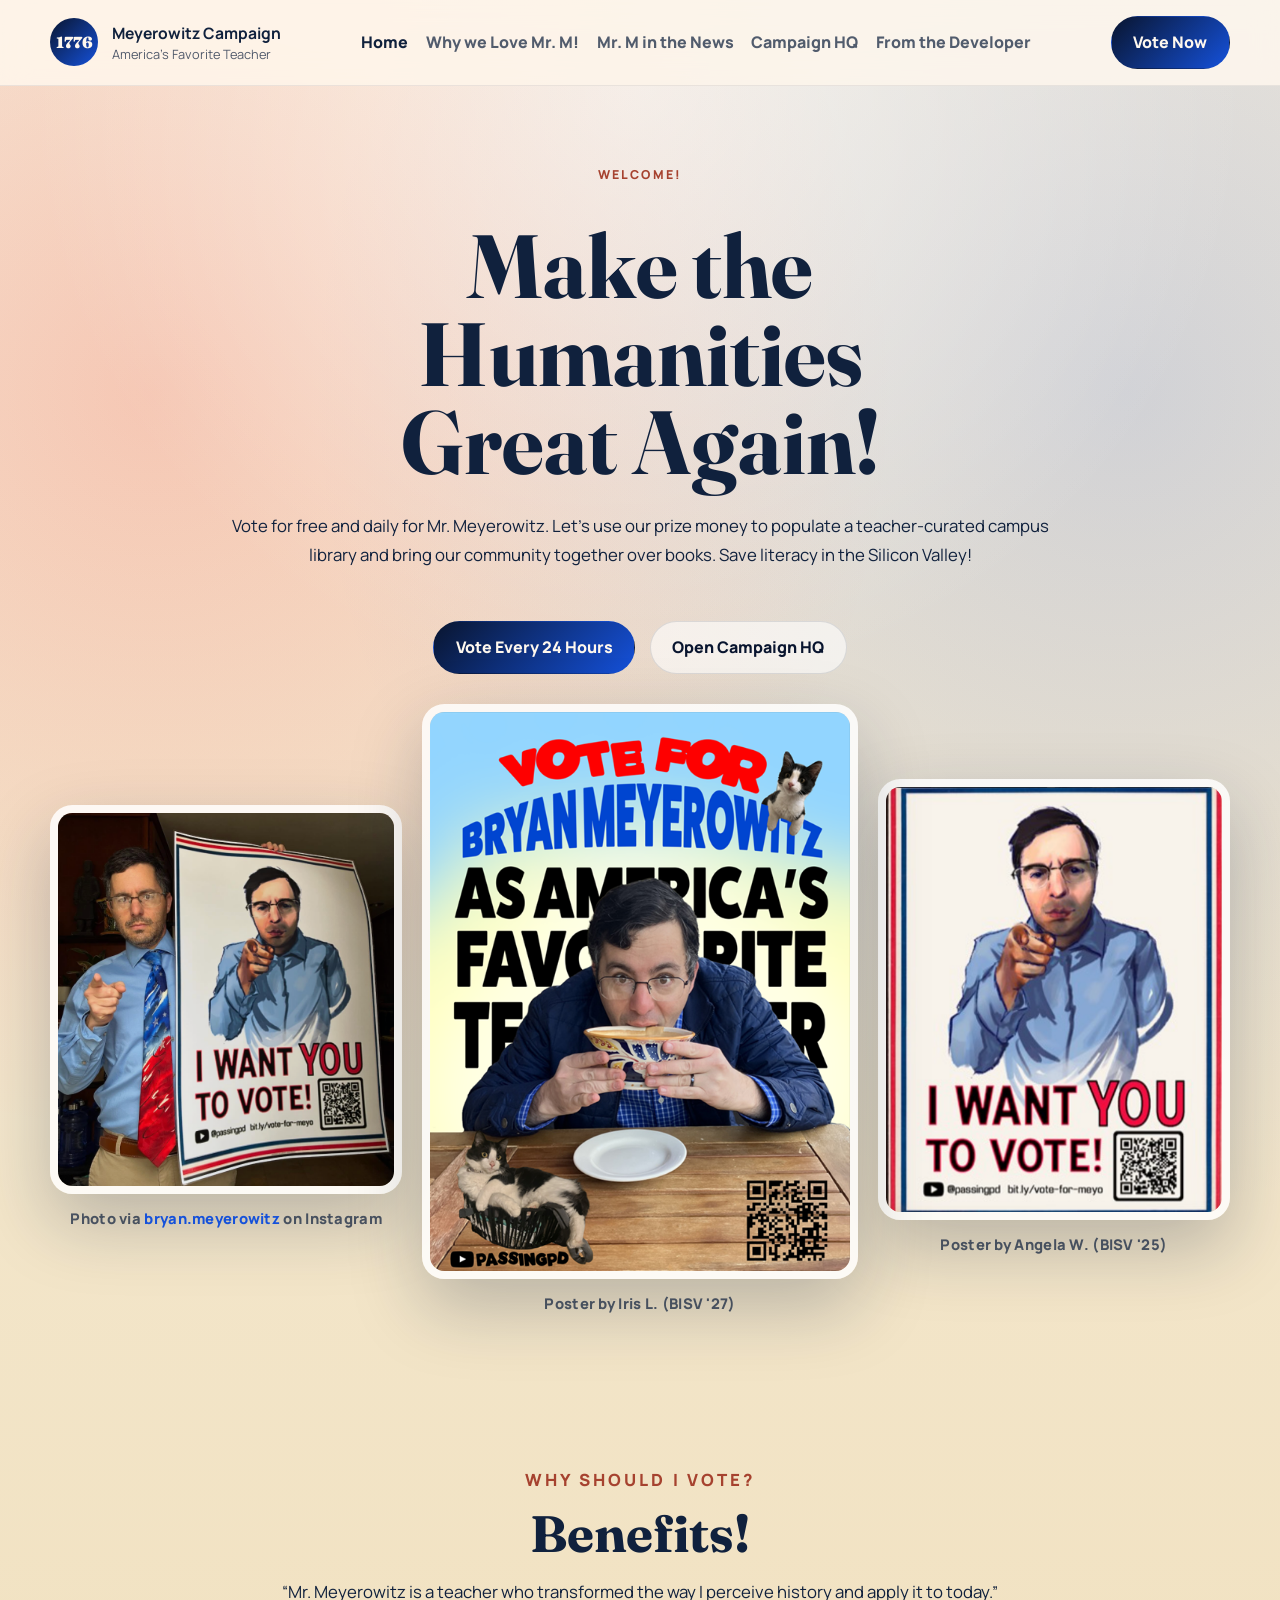
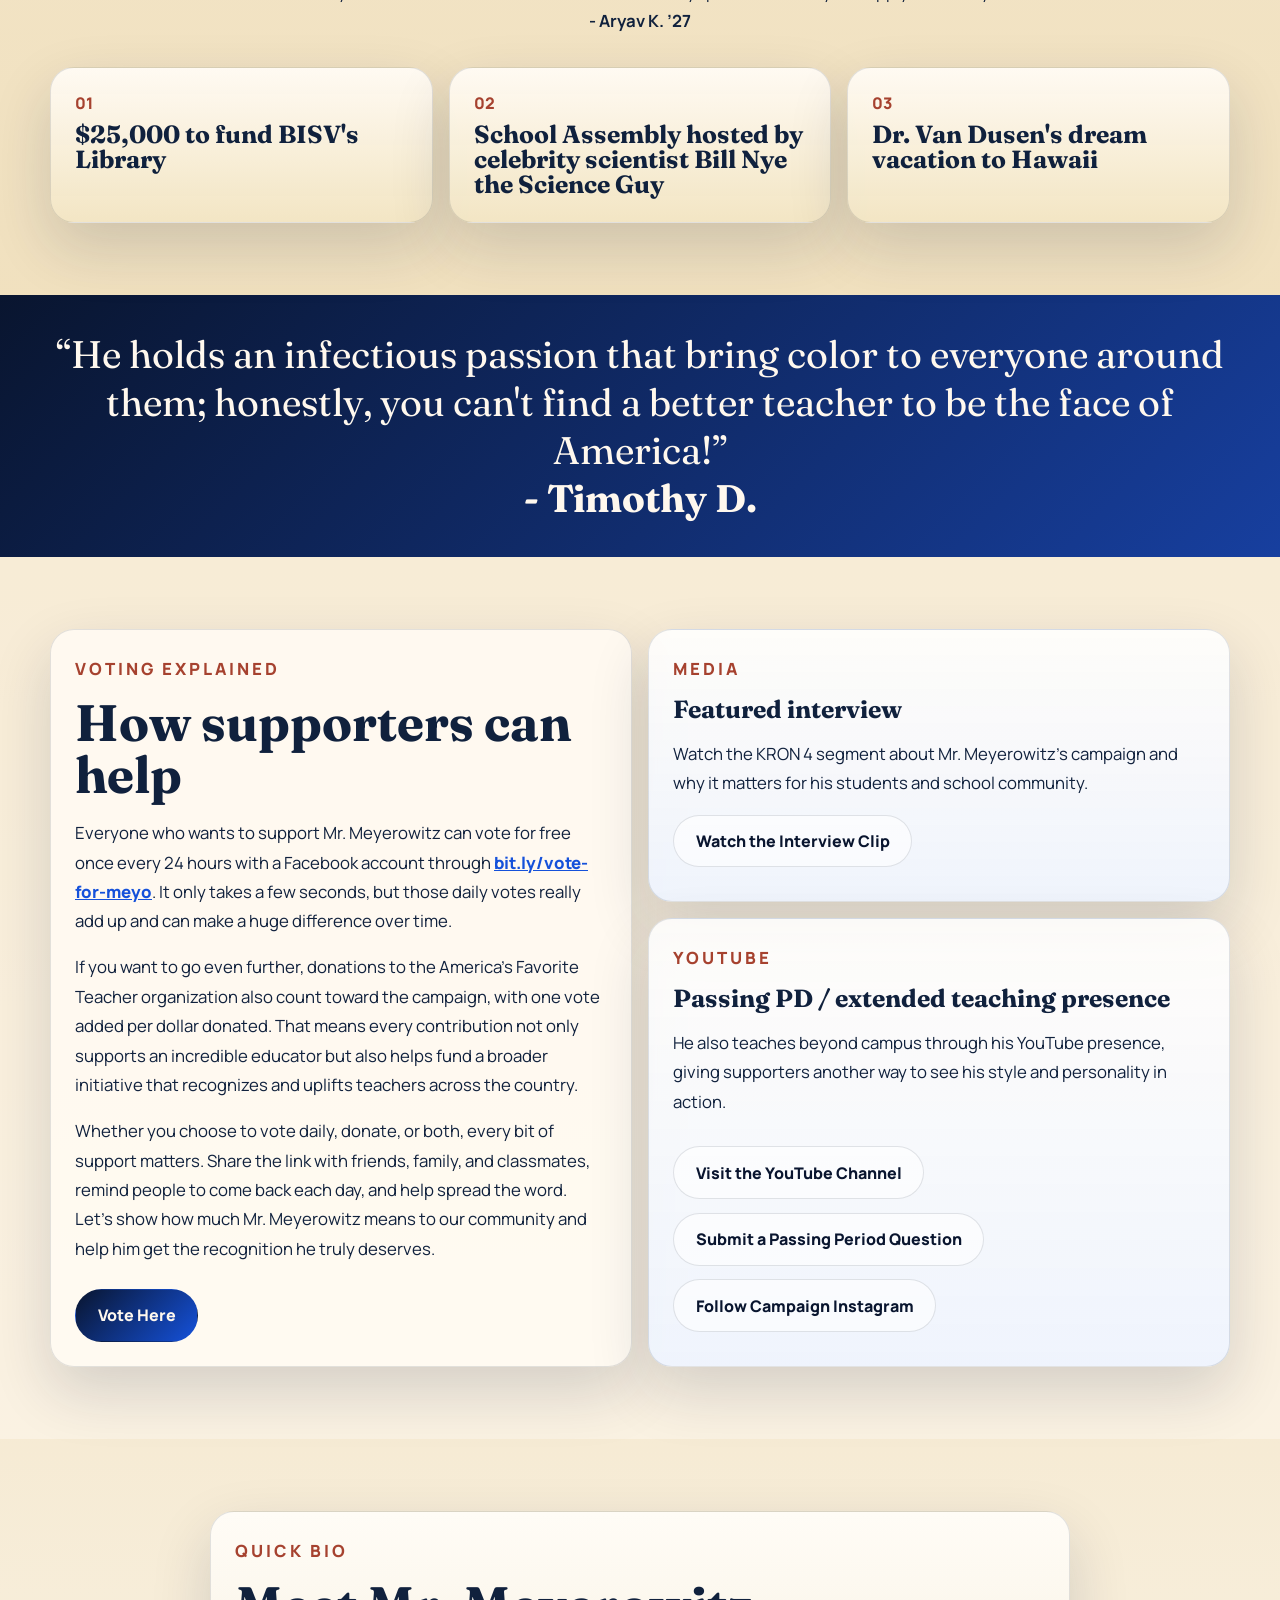
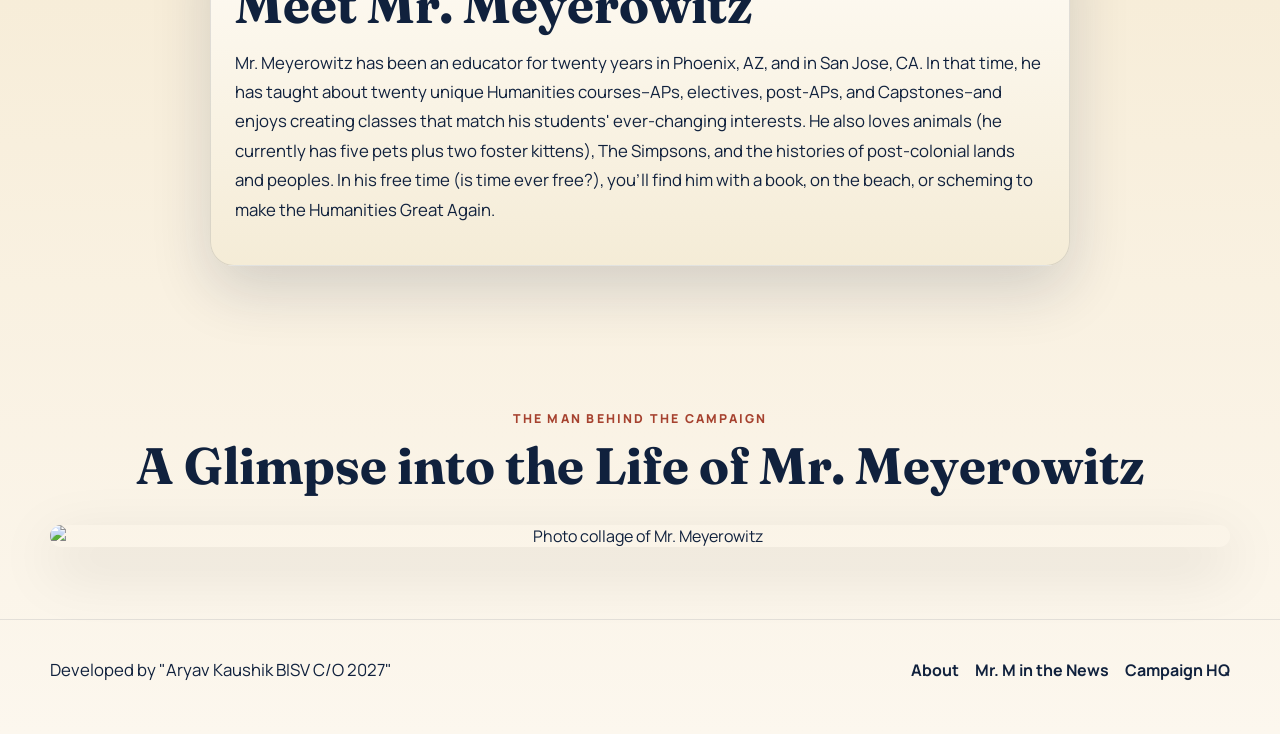
==== index.html @ 69dfc665 "Add files via upload update 2.1 (added mr. meyerowitz's requests) + a few goodies" ====
<!DOCTYPE html>
<html lang="en">
<head>
  <meta charset="UTF-8">
  <meta name="viewport" content="width=device-width, initial-scale=1.0">
  <title>Vote for Bryan Meyerowitz | America's Favorite Teacher</title>
  <meta
    name="description"
    content="A campaign website for Mr. Bryan Meyerowitz, featuring his flyer, media, and reasons to vote for him for America's Favorite Teacher."
  >
  <link rel="preconnect" href="https://fonts.googleapis.com">
  <link rel="preconnect" href="https://fonts.gstatic.com" crossorigin>
  <link href="https://fonts.googleapis.com/css2?family=Fraunces:opsz,wght@9..144,600;9..144,700;9..144,900&family=Manrope:wght@400;500;700;800&display=swap" rel="stylesheet">
  <link rel="stylesheet" href="styles.css">
</head>
<body>
  <div class="site-shell">
    <header class="site-header">
      <div class="container nav-row">
        <a class="brand" href="index.html">
          <span class="brand-mark">1776</span>
          <span class="brand-label">
            <strong>Meyerowitz Campaign</strong>
            <span>America's Favorite Teacher</span>
          </span>
        </a>
        <nav class="nav-links" aria-label="Main navigation">
          <a class="active" href="index.html">Home</a>
          <a href="about.html">Why we Love Mr. M!</a>
          <a href="supporters.html">Mr. M in the News</a>
          <a href="campaign.html">Campaign HQ</a>
          <a href="developer.html">From the Developer</a>
        </nav>
        <a class="button button-primary" href="https://bit.ly/vote-for-meyo" target="_blank" rel="noreferrer">Vote Now</a>
      </div>
    </header>

    <main>
      <section class="hero flyer-hero">
        <div class="container flyer-hero-inner">
          <p class="eyebrow center-text">Welcome!</p>
          <h1 class="hero-title centered-title">Make the Humanities Great Again!</h1>
          <p class="lead centered-copy">
            Vote for free and daily for Mr. Meyerowitz. Let's use our prize money to populate a teacher-curated campus library and bring our community together over books. Save literacy in the Silicon Valley!
          </p>
          <div class="button-row centered-buttons">
            <a class="button button-primary" href="https://bit.ly/vote-for-meyo" target="_blank" rel="noreferrer">Vote Every 24 Hours</a>
            <a class="button button-secondary" href="campaign.html">Open Campaign HQ</a>
          </div>
          <div class="flyer-centerpiece">
            <figure class="featured-poster">
              <img class="featured-flyer" src="meyohold.png" alt="Mr. Meyerowitz holding a campaign sign">
              <figcaption>Photo via <a href="https://www.instagram.com/bryan.meyerowitz/" target="_blank" rel="noreferrer">bryan.meyerowitz</a> on Instagram</figcaption>
            </figure>
            <figure class="featured-poster featured-poster-main">
              <img class="featured-flyer" src="Flyer1.png" alt="Campaign flyer for Bryan Meyerowitz for America's Favorite Teacher">
              <figcaption>Poster by Iris L. (BISV '27)</figcaption>
            </figure>
            <figure class="featured-poster">
              <img class="featured-flyer" src="angelaposter.png" alt="Additional campaign poster supporting Mr. Meyerowitz">
              <figcaption>Poster by Angela W. (BISV '25)</figcaption>
            </figure>
          </div>
        </div>
      </section>

      <section class="section">
        <div class="container">
          <div class="section-heading center-heading">
            <p class="eyebrow">Why should I vote?</p>
            <h2>Benefits!</h2>
            <p>
              “Mr. Meyerowitz is a teacher who transformed the way I perceive history and apply it to today.”
              <br>
              <strong>- Aryav K. ’27</strong>
            </p>
          </div>
          <div class="three-up">
            <article class="panel loud-panel">
              <span class="panel-number">01</span>
              <h3>$25,000 to fund BISV's Library</h3>
            </article>
            <article class="panel loud-panel">
              <span class="panel-number">02</span>
              <h3>School Assembly hosted by celebrity scientist Bill Nye the Science Guy</h3>
            </article>
            <article class="panel loud-panel">
              <span class="panel-number">03</span>
              <h3>Dr. Van Dusen's dream vacation to Hawaii</h3>
            </article>
          </div>
        </div>
      </section>

      <section class="quote-band">
        <div class="container">
          <p>“He holds an infectious passion that bring color to everyone around them; honestly, you can't find a better teacher to be the face of America!”<br><strong>- Timothy D.</strong></p>
        </div>
      </section>

      <section class="section alt-section">
        <div class="container split-layout">
          <div class="panel soft-panel">
            <p class="eyebrow">Voting Explained</p>
            <h2>How supporters can help</h2>
            <p>
              Everyone who wants to support Mr. Meyerowitz can vote for free once every 24 hours with a Facebook account through
              <a class="inline-link" href="https://bit.ly/vote-for-meyo" target="_blank" rel="noreferrer">bit.ly/vote-for-meyo</a>.
              It only takes a few seconds, but those daily votes really add up and can make a huge difference over time.
            </p>
            <p>
              If you want to go even further, donations to the America's Favorite Teacher organization also count toward the campaign, with one vote added per dollar donated.
              That means every contribution not only supports an incredible educator but also helps fund a broader initiative that recognizes and uplifts teachers across the country.
            </p>
            <p>
              Whether you choose to vote daily, donate, or both, every bit of support matters. Share the link with friends, family, and classmates,
              remind people to come back each day, and help spread the word. Let's show how much Mr. Meyerowitz means to our community and help him get the recognition he truly deserves.
            </p>
            <div class="button-row">
              <a class="button button-primary" href="https://bit.ly/vote-for-meyo" target="_blank" rel="noreferrer">Vote Here</a>
            </div>
          </div>
          <div class="stack">
            <article class="panel accent-panel">
              <p class="eyebrow">Media</p>
              <h3>Featured interview</h3>
              <p>Watch the KRON 4 segment about Mr. Meyerowitz’s campaign and why it matters for his students and school community.</p>
              <a class="button button-secondary" href="https://muckrack.com/broadcast/savedclips/view/g4ONsmloa0" target="_blank" rel="noreferrer">Watch the Interview Clip</a>
            </article>
            <article class="panel accent-panel social-panel">
              <p class="eyebrow">YouTube</p>
              <h3>Passing PD / extended teaching presence</h3>
              <p>He also teaches beyond campus through his YouTube presence, giving supporters another way to see his style and personality in action.</p>
              <a class="button button-secondary" href="https://www.youtube.com/@passingpd" target="_blank" rel="noreferrer">Visit the YouTube Channel</a>
              <a class="button button-secondary" href="https://docs.google.com/forms/d/e/1FAIpQLSdM6ORyyNkPIyV_N0ANthAbaCtqAbGgJucWS78Nl6nS4Jmi1w/viewform?usp=publish-editor" target="_blank" rel="noreferrer">Submit a Passing Period Question</a>
              <a class="button button-secondary" href="https://www.instagram.com/bryan.meyerowitz/" target="_blank" rel="noreferrer">Follow Campaign Instagram</a>
            </article>
          </div>
        </div>
      </section>

      <section class="section">
        <div class="container">
          <article class="article-panel">
            <p class="eyebrow">Quick Bio</p>
            <h2>Meet Mr. Meyerowitz</h2>
            <p>Mr. Meyerowitz has been an educator for twenty years in Phoenix, AZ, and in San Jose, CA. In that time, he has taught about twenty unique Humanities courses--APs, electives, post-APs, and Capstones--and enjoys creating classes that match his students' ever-changing interests. He also loves animals (he currently has five pets plus two foster kittens), The Simpsons, and the histories of post-colonial lands and peoples. In his free time (is time ever free?), you'll find him with a book, on the beach, or scheming to make the Humanities Great Again.</p>
          </article>
        </div>
      </section>

      <section class="section">
        <div class="container center-heading">
          <p class="eyebrow">The Man behind the Campaign</p>
          <h2>A Glimpse into the Life of Mr. Meyerowitz</h2>
          <div style="margin-top: 2rem;">
            <img src="photo_collage.png" alt="Photo collage of Mr. Meyerowitz" style="width: 100%; max-width: 1200px; height: auto; display: block; margin: 0 auto; border-radius: 1rem; box-shadow: 0 20px 60px rgba(0,0,0,0.15);" />
          </div>
        </div>
      </section>
    </main>

    <footer class="site-footer">
      <div class="container footer-row">
        <p>Developed by "Aryav Kaushik BISV C/O 2027"</p>
        <div class="footer-links">
          <a href="about.html">About</a>
          <a href="supporters.html">Mr. M in the News</a>
          <a href="campaign.html">Campaign HQ</a>
        </div>
      </div>
    </footer>
  </div>
</body>
</html>
---- styles.css ----
:root {
  --ink: #10213d;
  --navy: #102242;
  --navy-strong: #09152f;
  --paper: #fff8ee;
  --paper-deep: #f5e7c8;
  --gold: #c7922f;
  --rust: #a6422f;
  --blue-bright: #1551da;
  --red-bright: #f9281f;
  --line: rgba(16, 33, 61, 0.12);
  --shadow: 0 24px 60px rgba(16, 33, 61, 0.16);
}

* {
  box-sizing: border-box;
}

html {
  scroll-behavior: smooth;
}

body {
  margin: 0;
  color: var(--ink);
  font-family: "Manrope", sans-serif;
  background:
    radial-gradient(circle at 12% 10%, rgba(249, 40, 31, 0.18), transparent 20%),
    radial-gradient(circle at 88% 10%, rgba(21, 81, 218, 0.16), transparent 22%),
    linear-gradient(180deg, #f6eddb 0%, #f0dfbb 55%, #fcf7ee 100%);
}

a {
  color: inherit;
}

img {
  display: block;
  max-width: 100%;
}

.site-shell {
  min-height: 100vh;
}

.container {
  width: min(1180px, calc(100% - 2rem));
  margin: 0 auto;
}

.narrow {
  max-width: 820px;
}

.site-header {
  position: sticky;
  top: 0;
  z-index: 20;
  backdrop-filter: blur(14px);
  background: rgba(255, 248, 238, 0.82);
  border-bottom: 1px solid rgba(16, 33, 61, 0.08);
}

.nav-row {
  display: flex;
  align-items: center;
  justify-content: space-between;
  gap: 1rem;
  padding: 1rem 0;
}

.brand {
  display: flex;
  align-items: center;
  gap: 0.9rem;
  text-decoration: none;
}

.brand-mark {
  display: inline-flex;
  align-items: center;
  justify-content: center;
  width: 3rem;
  height: 3rem;
  border-radius: 999px;
  background: linear-gradient(135deg, var(--navy-strong), var(--blue-bright));
  color: var(--paper);
  font-family: "Fraunces", serif;
  font-weight: 900;
}

.brand-label {
  display: grid;
  gap: 0.1rem;
}

.brand-label strong {
  font-size: 0.98rem;
}

.brand-label span {
  font-size: 0.8rem;
  opacity: 0.72;
}

.nav-links {
  display: flex;
  align-items: center;
  justify-content: center;
  gap: 1.1rem;
  flex: 1;
}

.nav-links a {
  text-decoration: none;
  font-weight: 800;
  opacity: 0.72;
}

.nav-links a.active,
.nav-links a:hover {
  opacity: 1;
}

.hero,
.page-hero,
.section {
  padding: 4.5rem 0;
}

.flyer-hero {
  padding-top: 5rem;
  background:
    radial-gradient(circle at top center, rgba(255, 255, 255, 0.5), transparent 42%);
}

.flyer-hero-inner {
  display: grid;
  gap: 1.6rem;
}

.center-text,
.center-heading,
.centered-title,
.centered-copy,
.centered-buttons {
  text-align: center;
  justify-content: center;
}

.hero-title,
.page-title {
  margin: 0 auto;
  font-family: "Fraunces", serif;
  line-height: 0.98;
  font-size: clamp(3rem, 7vw, 6.4rem);
  max-width: 10ch;
}

.eyebrow {
  margin: 0 0 0.85rem;
  color: var(--rust);
  text-transform: uppercase;
  letter-spacing: 0.18em;
  font-size: 0.77rem;
  font-weight: 800;
}

h1,
h2,
h3 {
  margin: 0;
  font-family: "Fraunces", serif;
  line-height: 1.02;
}

h2 {
  font-size: clamp(2.1rem, 4vw, 4rem);
}

h3 {
  font-size: 1.55rem;
}

.lead,
.section-heading p,
.panel p,
.footer-row p,
.article-panel p {
  font-size: 1.05rem;
  line-height: 1.75;
}

.lead {
  max-width: 54rem;
  margin: 0 auto;
}

.testimonials-hero {
  padding-bottom: 1.75rem;
}

.testimonials-hero .lead {
  margin-top: 1.25rem;
}

.testimonials-section {
  padding-top: 1.75rem;
}

.button-row {
  display: flex;
  flex-wrap: wrap;
  gap: 0.9rem;
  margin-top: 1.6rem;
}

.button {
  display: inline-flex;
  align-items: center;
  justify-content: center;
  min-height: 3.2rem;
  padding: 0.9rem 1.35rem;
  border-radius: 999px;
  border: 1px solid transparent;
  text-decoration: none;
  font-weight: 800;
  cursor: pointer;
  transition: transform 180ms ease, box-shadow 180ms ease, background-color 180ms ease;
}

.button:hover {
  transform: translateY(-2px);
  box-shadow: var(--shadow);
}

.button-primary {
  background: linear-gradient(135deg, var(--navy-strong), var(--blue-bright));
  color: var(--paper);
}

.button-secondary {
  background: rgba(255, 255, 255, 0.6);
  color: var(--navy-strong);
  border-color: var(--line);
}

.social-panel .button {
  margin-top: 0.85rem;
}

.inline-link {
  color: var(--blue-bright);
  font-weight: 800;
}

.flyer-centerpiece {
  display: grid;
  grid-template-columns: minmax(0, 0.85fr) minmax(0, 1.05fr) minmax(0, 0.85fr);
  align-items: center;
  gap: 1.25rem;
  margin-top: 0.8rem;
}

.featured-flyer {
  width: 100%;
  border-radius: 1.4rem;
  box-shadow: 0 28px 70px rgba(16, 33, 61, 0.25);
  border: 8px solid rgba(255, 255, 255, 0.82);
}

.featured-poster {
  margin: 0;
}

.featured-poster figcaption {
  margin-top: 0.85rem;
  color: rgba(16, 33, 61, 0.72);
  font-size: 0.92rem;
  font-weight: 800;
  letter-spacing: 0.02em;
  text-align: center;
}

.featured-poster figcaption a {
  color: var(--blue-bright);
  text-decoration: none;
}

.featured-poster-main {
  transform: translateY(-0.5rem);
}

.section-heading {
  max-width: 50rem;
  margin: 0 auto 2rem;
}

.three-up,
.split-layout {
  display: grid;
  grid-template-columns: repeat(2, minmax(0, 1fr));
  gap: 1rem;
}

.three-up {
  grid-template-columns: repeat(3, minmax(0, 1fr));
}

.panel,
.article-panel,
.flyer-frame {
  border: 1px solid var(--line);
  border-radius: 1.5rem;
  background: rgba(255, 251, 244, 0.84);
  box-shadow: var(--shadow);
}

.panel,
.article-panel {
  padding: 1.5rem;
}

.panel-number {
  display: block;
  margin-bottom: 0.45rem;
  color: var(--rust);
  font-weight: 900;
}

.loud-panel {
  background:
    linear-gradient(180deg, rgba(255, 251, 244, 0.96), rgba(242, 229, 196, 0.95));
}

.soft-panel {
  background: rgba(255, 250, 242, 0.94);
}

.accent-panel {
  background:
    linear-gradient(180deg, rgba(255, 255, 255, 0.86), rgba(238, 244, 255, 0.92));
}

.stack {
  display: grid;
  gap: 1rem;
}

.quote-band {
  padding: 2.2rem 0;
  background: linear-gradient(135deg, var(--navy-strong), #173f9f);
  color: var(--paper);
}

.quote-band p {
  margin: 0;
  text-align: center;
  font-family: "Fraunces", serif;
  font-size: clamp(1.5rem, 3vw, 2.5rem);
}

.alt-section {
  background: rgba(255, 250, 242, 0.5);
}

.flyer-showcase {
  padding-top: 1.5rem;
}

.flyer-frame {
  display: grid;
  grid-template-columns: minmax(0, 0.85fr) minmax(0, 1.05fr) minmax(0, 0.85fr);
  align-items: center;
  gap: 1rem;
  padding: 1rem;
  width: min(100%, 1120px);
  margin: 0 auto;
  background:
    linear-gradient(180deg, rgba(255, 255, 255, 0.84), rgba(236, 231, 214, 0.84));
}

.campaign-flyer-image {
  width: 100%;
  border-radius: 1rem;
}

.campaign-flyer-main {
  transform: translateY(-0.5rem);
}

.message-box {
  margin-top: 1rem;
  padding: 1rem 1.1rem;
  border-radius: 1rem;
  background: #f1e2b7;
  line-height: 1.6;
}

.copy-status {
  min-height: 1.2rem;
  margin-top: 0.8rem;
  color: var(--rust);
  font-weight: 700;
}

.article-panel {
  max-width: 860px;
  margin: 0 auto;
  background:
    linear-gradient(180deg, rgba(255, 252, 247, 0.96), rgba(244, 235, 214, 0.96));
}

.article-meta {
  margin: 0.45rem 0 1.2rem;
  color: rgba(16, 33, 61, 0.7);
  font-size: 0.98rem;
  font-weight: 700;
}

.site-footer {
  border-top: 1px solid rgba(16, 33, 61, 0.1);
  padding: 1.2rem 0 2rem;
}

.footer-row {
  display: flex;
  justify-content: space-between;
  align-items: center;
  gap: 1rem;
}

.footer-links {
  display: flex;
  flex-wrap: wrap;
  gap: 1rem;
}

.footer-links a {
  text-decoration: none;
  font-weight: 700;
}

@media (max-width: 980px) {
  .nav-row {
    flex-wrap: wrap;
  }

  .nav-links {
    width: 100%;
    flex-wrap: wrap;
    justify-content: flex-start;
  }

  .three-up,
  .split-layout,
  .flyer-centerpiece,
  .flyer-frame {
    grid-template-columns: 1fr;
  }

  .featured-poster-main,
  .campaign-flyer-main {
    transform: none;
  }
}

@media (max-width: 720px) {
  .hero,
  .page-hero,
  .section {
    padding: 3rem 0;
  }

  .hero-title,
  .page-title {
    font-size: clamp(2.4rem, 14vw, 4rem);
  }

  h2 {
    font-size: clamp(1.9rem, 10vw, 3rem);
  }

  .footer-row {
    flex-direction: column;
    align-items: flex-start;
  }

  .featured-flyer {
    width: 100%;
  }
}
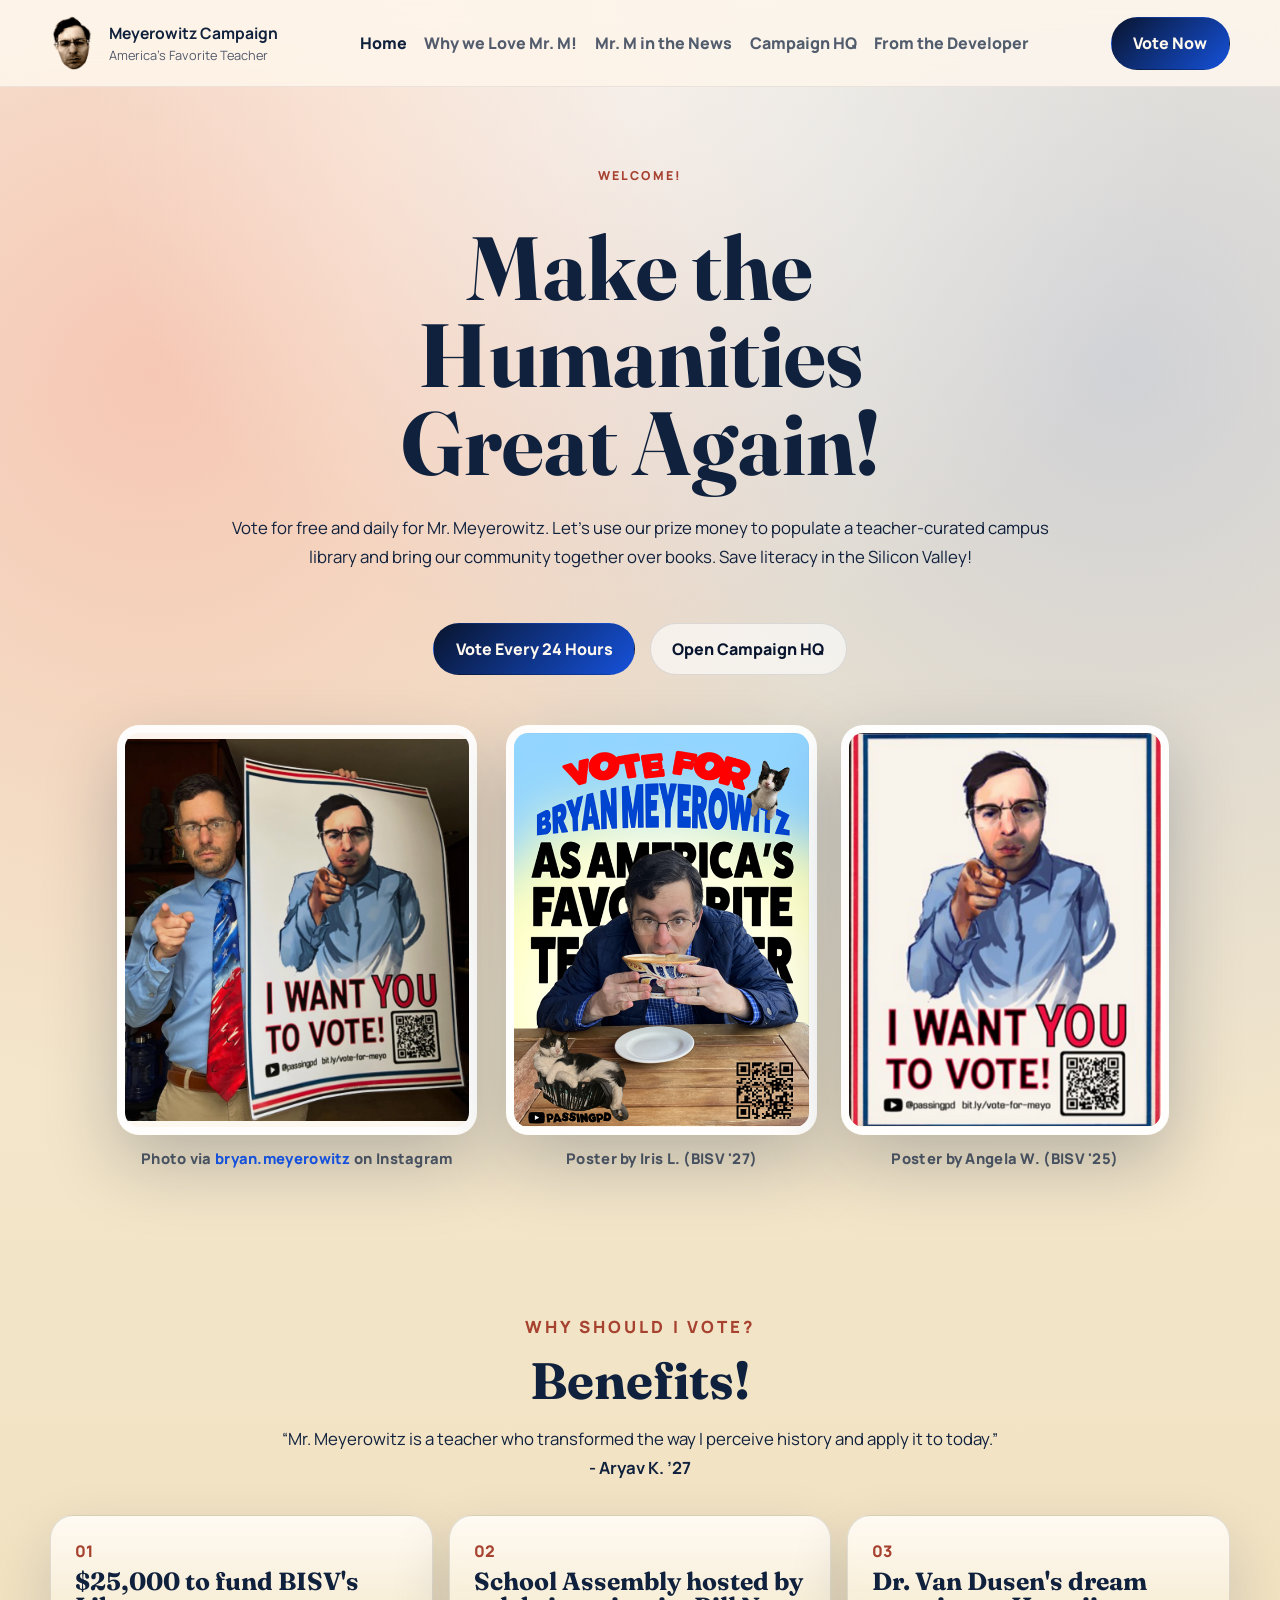
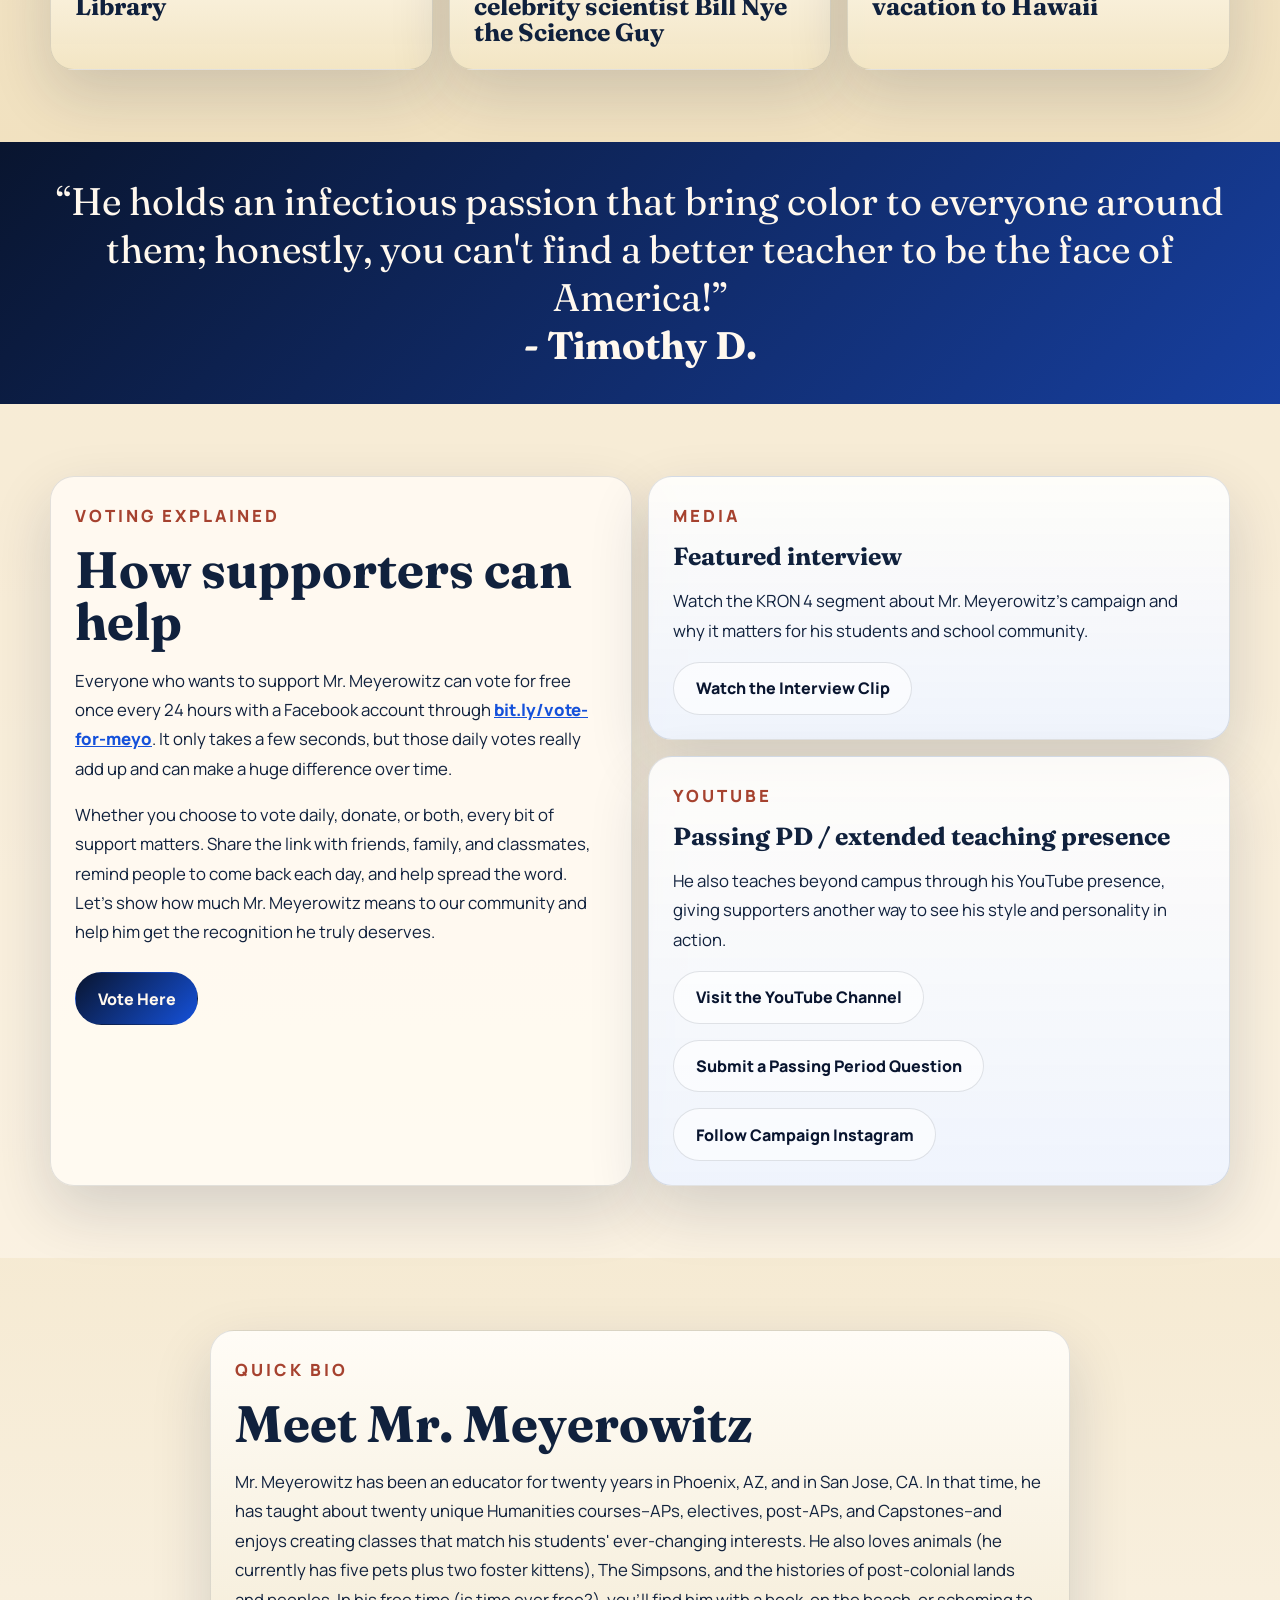
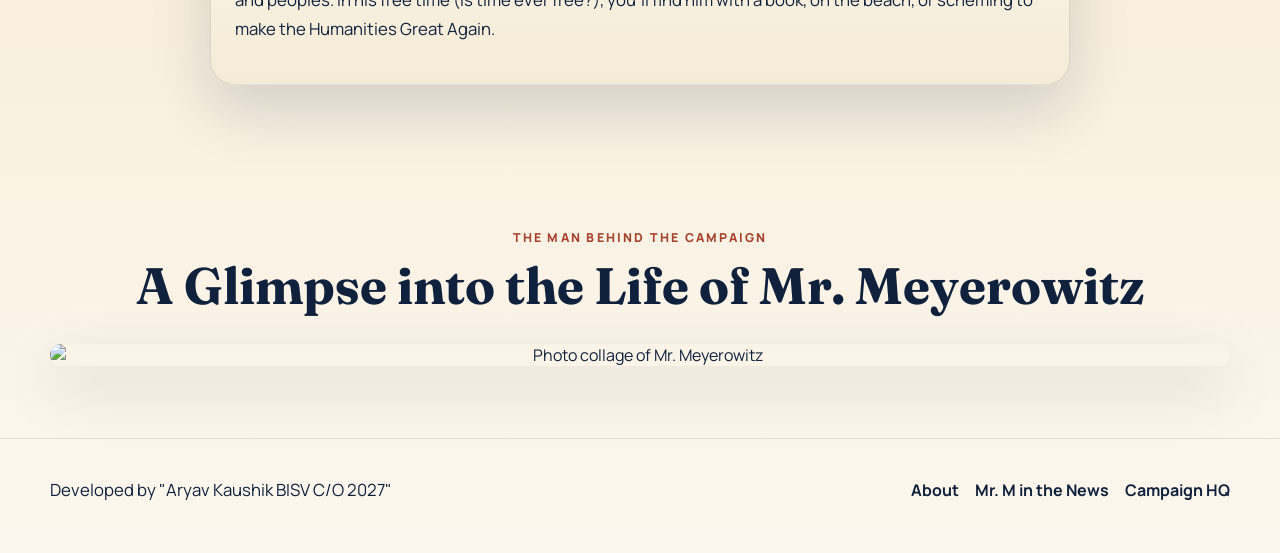
==== commit 0be9e79b: "update 2.2 added new logo for the site, changed the support message to emphasize optionality for don" ====
--- a/index.html
+++ b/index.html
@@ -18,7 +18,7 @@
     <header class="site-header">
       <div class="container nav-row">
         <a class="brand" href="index.html">
-          <span class="brand-mark">1776</span>
+          <img class="brand-mark" src="meyerohead.png" alt="Mr. Meyerowitz campaign logo">
           <span class="brand-label">
             <strong>Meyerowitz Campaign</strong>
             <span>America's Favorite Teacher</span>
@@ -109,10 +109,6 @@
               It only takes a few seconds, but those daily votes really add up and can make a huge difference over time.
             </p>
             <p>
-              If you want to go even further, donations to the America's Favorite Teacher organization also count toward the campaign, with one vote added per dollar donated.
-              That means every contribution not only supports an incredible educator but also helps fund a broader initiative that recognizes and uplifts teachers across the country.
-            </p>
-            <p>
               Whether you choose to vote daily, donate, or both, every bit of support matters. Share the link with friends, family, and classmates,
               remind people to come back each day, and help spread the word. Let's show how much Mr. Meyerowitz means to our community and help him get the recognition he truly deserves.
             </p>
--- a/styles.css
+++ b/styles.css
@@ -77,16 +77,13 @@
 }
 
 .brand-mark {
-  display: inline-flex;
-  align-items: center;
-  justify-content: center;
-  width: 3rem;
-  height: 3rem;
-  border-radius: 999px;
-  background: linear-gradient(135deg, var(--navy-strong), var(--blue-bright));
-  color: var(--paper);
-  font-family: "Fraunces", serif;
-  font-weight: 900;
+  width: 2.8rem;
+  height: 3.4rem;
+  border-radius: 0;
+  object-fit: contain;
+  padding: 0;
+  background: transparent;
+  border: 0;
 }
 
 .brand-label {
@@ -132,6 +129,15 @@
   padding-top: 5rem;
   background:
     radial-gradient(circle at top center, rgba(255, 255, 255, 0.5), transparent 42%);
+}
+
+.developer-hero {
+  padding-top: 2.75rem;
+  padding-bottom: 1.25rem;
+}
+
+.developer-message-section {
+  padding-top: 0;
 }
 
 .flyer-hero-inner {
@@ -246,7 +252,9 @@
 }
 
 .social-panel .button {
-  margin-top: 0.85rem;
+  display: flex;
+  width: fit-content;
+  margin-top: 1rem;
 }
 
 .inline-link {
@@ -255,21 +263,30 @@
 }
 
 .flyer-centerpiece {
-  display: grid;
-  grid-template-columns: minmax(0, 0.85fr) minmax(0, 1.05fr) minmax(0, 0.85fr);
-  align-items: center;
-  gap: 1.25rem;
-  margin-top: 0.8rem;
+  display: flex;
+  flex-wrap: wrap;
+  align-items: flex-start;
+  justify-content: center;
+  gap: 1.5rem;
+  margin-top: 1.5rem;
 }
 
 .featured-flyer {
-  width: 100%;
+  width: auto;
+  height: clamp(340px, 32vw, 500px);
+  max-width: min(100%, 360px);
+  object-fit: contain;
+  background: rgba(255, 255, 255, 0.72);
   border-radius: 1.4rem;
   box-shadow: 0 28px 70px rgba(16, 33, 61, 0.25);
   border: 8px solid rgba(255, 255, 255, 0.82);
 }
 
 .featured-poster {
+  display: flex;
+  flex: 0 1 auto;
+  flex-direction: column;
+  align-items: center;
   margin: 0;
 }
 
@@ -287,10 +304,6 @@
   text-decoration: none;
 }
 
-.featured-poster-main {
-  transform: translateY(-0.5rem);
-}
-
 .section-heading {
   max-width: 50rem;
   margin: 0 auto 2rem;
@@ -369,11 +382,12 @@
 }
 
 .flyer-frame {
-  display: grid;
-  grid-template-columns: minmax(0, 0.85fr) minmax(0, 1.05fr) minmax(0, 0.85fr);
-  align-items: center;
-  gap: 1rem;
-  padding: 1rem;
+  display: flex;
+  flex-wrap: wrap;
+  align-items: center;
+  justify-content: center;
+  gap: 1.25rem;
+  padding: 1.25rem;
   width: min(100%, 1120px);
   margin: 0 auto;
   background:
@@ -381,12 +395,12 @@
 }
 
 .campaign-flyer-image {
-  width: 100%;
+  width: auto;
+  height: clamp(340px, 32vw, 500px);
+  max-width: min(100%, 360px);
+  object-fit: contain;
+  background: rgba(255, 255, 255, 0.72);
   border-radius: 1rem;
-}
-
-.campaign-flyer-main {
-  transform: translateY(-0.5rem);
 }
 
 .message-box {
@@ -423,6 +437,50 @@
   padding: 1.2rem 0 2rem;
 }
 
+.instagram-float {
+  position: fixed;
+  right: 1.25rem;
+  bottom: 1.25rem;
+  z-index: 30;
+  display: inline-flex;
+  align-items: center;
+  gap: 0.65rem;
+  padding: 0.75rem 1rem;
+  border-radius: 999px;
+  color: #fff;
+  text-decoration: none;
+  font-weight: 900;
+  box-shadow: 0 18px 45px rgba(16, 33, 61, 0.24);
+  background: linear-gradient(135deg, #833ab4, #fd1d1d, #fcb045);
+}
+
+.instagram-icon {
+  position: relative;
+  display: inline-flex;
+  width: 1.35rem;
+  height: 1.35rem;
+  border: 2px solid #fff;
+  border-radius: 0.42rem;
+}
+
+.instagram-icon::before {
+  content: "";
+  position: absolute;
+  inset: 0.3rem;
+  border: 2px solid #fff;
+  border-radius: 999px;
+}
+
+.instagram-icon span {
+  position: absolute;
+  top: 0.2rem;
+  right: 0.2rem;
+  width: 0.22rem;
+  height: 0.22rem;
+  border-radius: 999px;
+  background: #fff;
+}
+
 .footer-row {
   display: flex;
   justify-content: space-between;
@@ -453,15 +511,8 @@
   }
 
   .three-up,
-  .split-layout,
-  .flyer-centerpiece,
-  .flyer-frame {
+  .split-layout {
     grid-template-columns: 1fr;
-  }
-
-  .featured-poster-main,
-  .campaign-flyer-main {
-    transform: none;
   }
 }
 
@@ -486,7 +537,20 @@
     align-items: flex-start;
   }
 
+  .instagram-float {
+    right: 0.8rem;
+    bottom: 0.8rem;
+    padding: 0.7rem 0.8rem;
+    font-size: 0.86rem;
+  }
+
   .featured-flyer {
     width: 100%;
-  }
-}
+    height: auto;
+  }
+
+  .campaign-flyer-image {
+    width: 100%;
+    height: auto;
+  }
+}
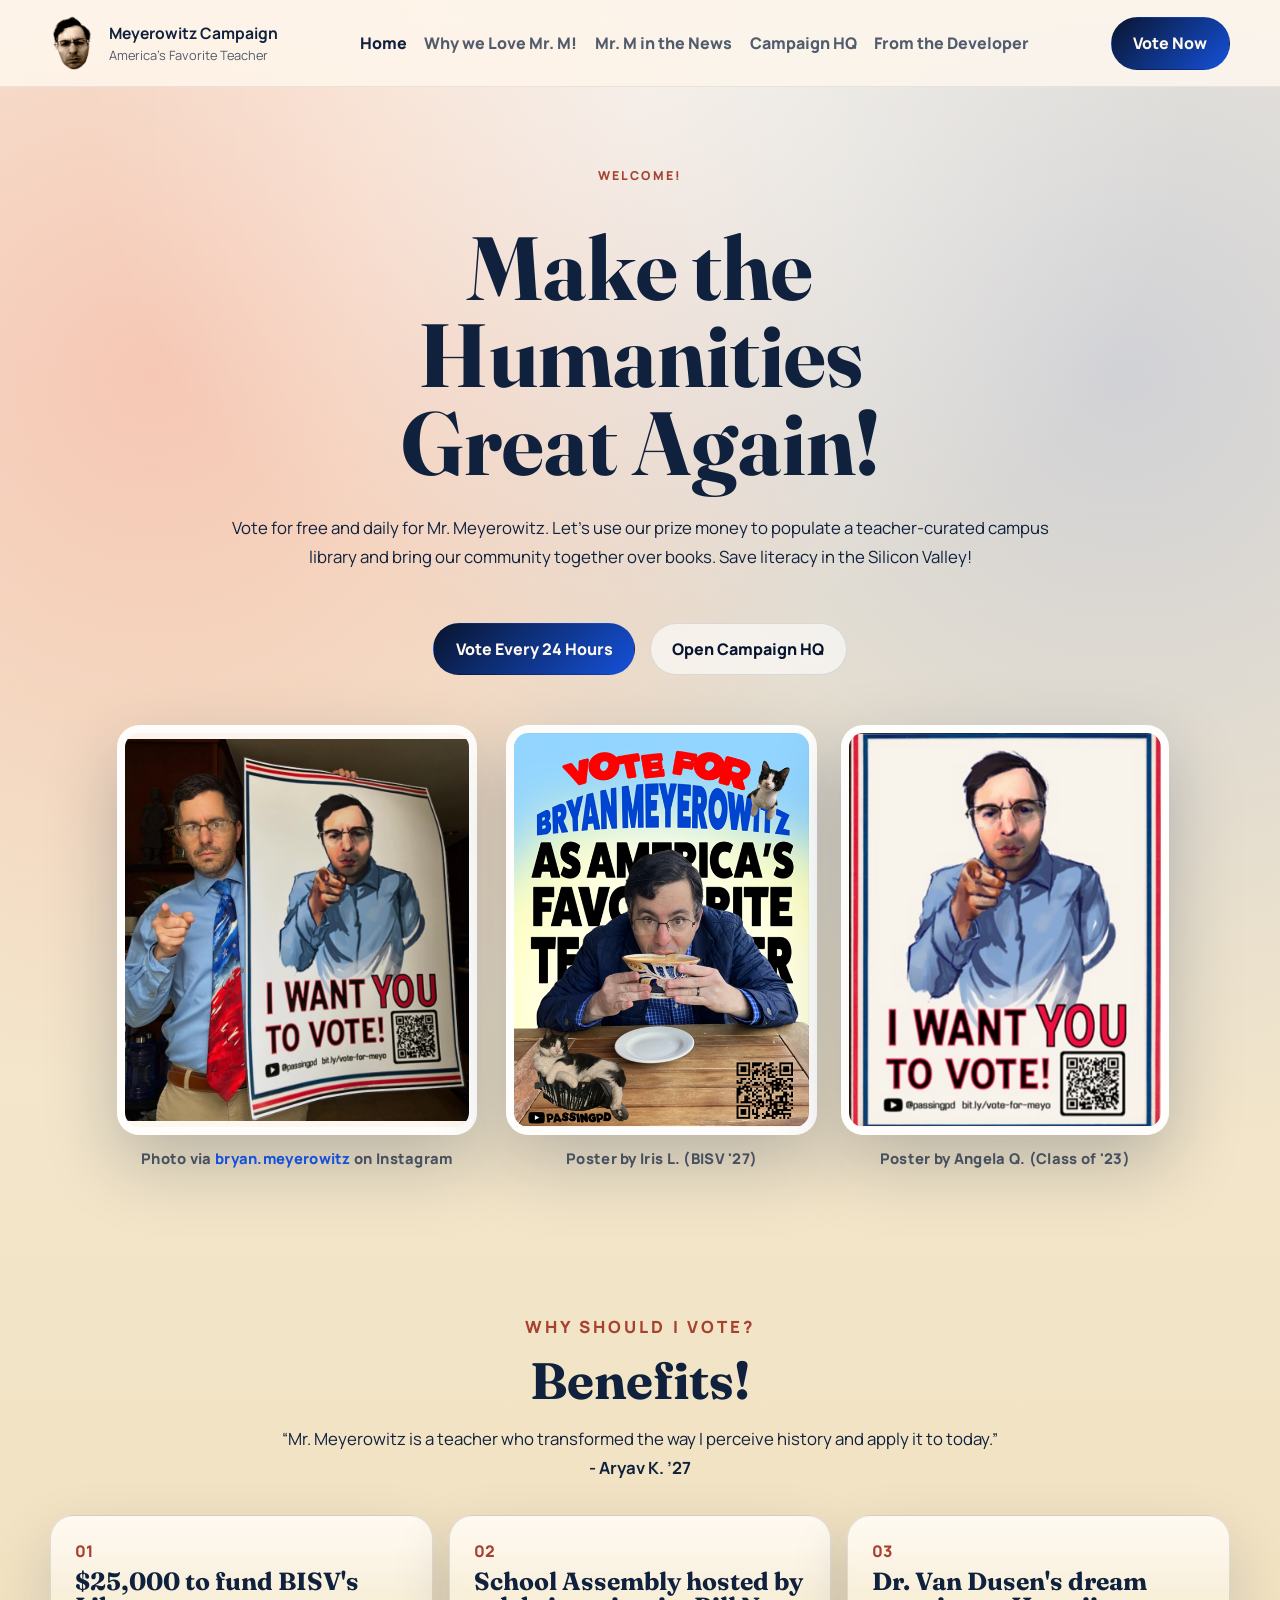
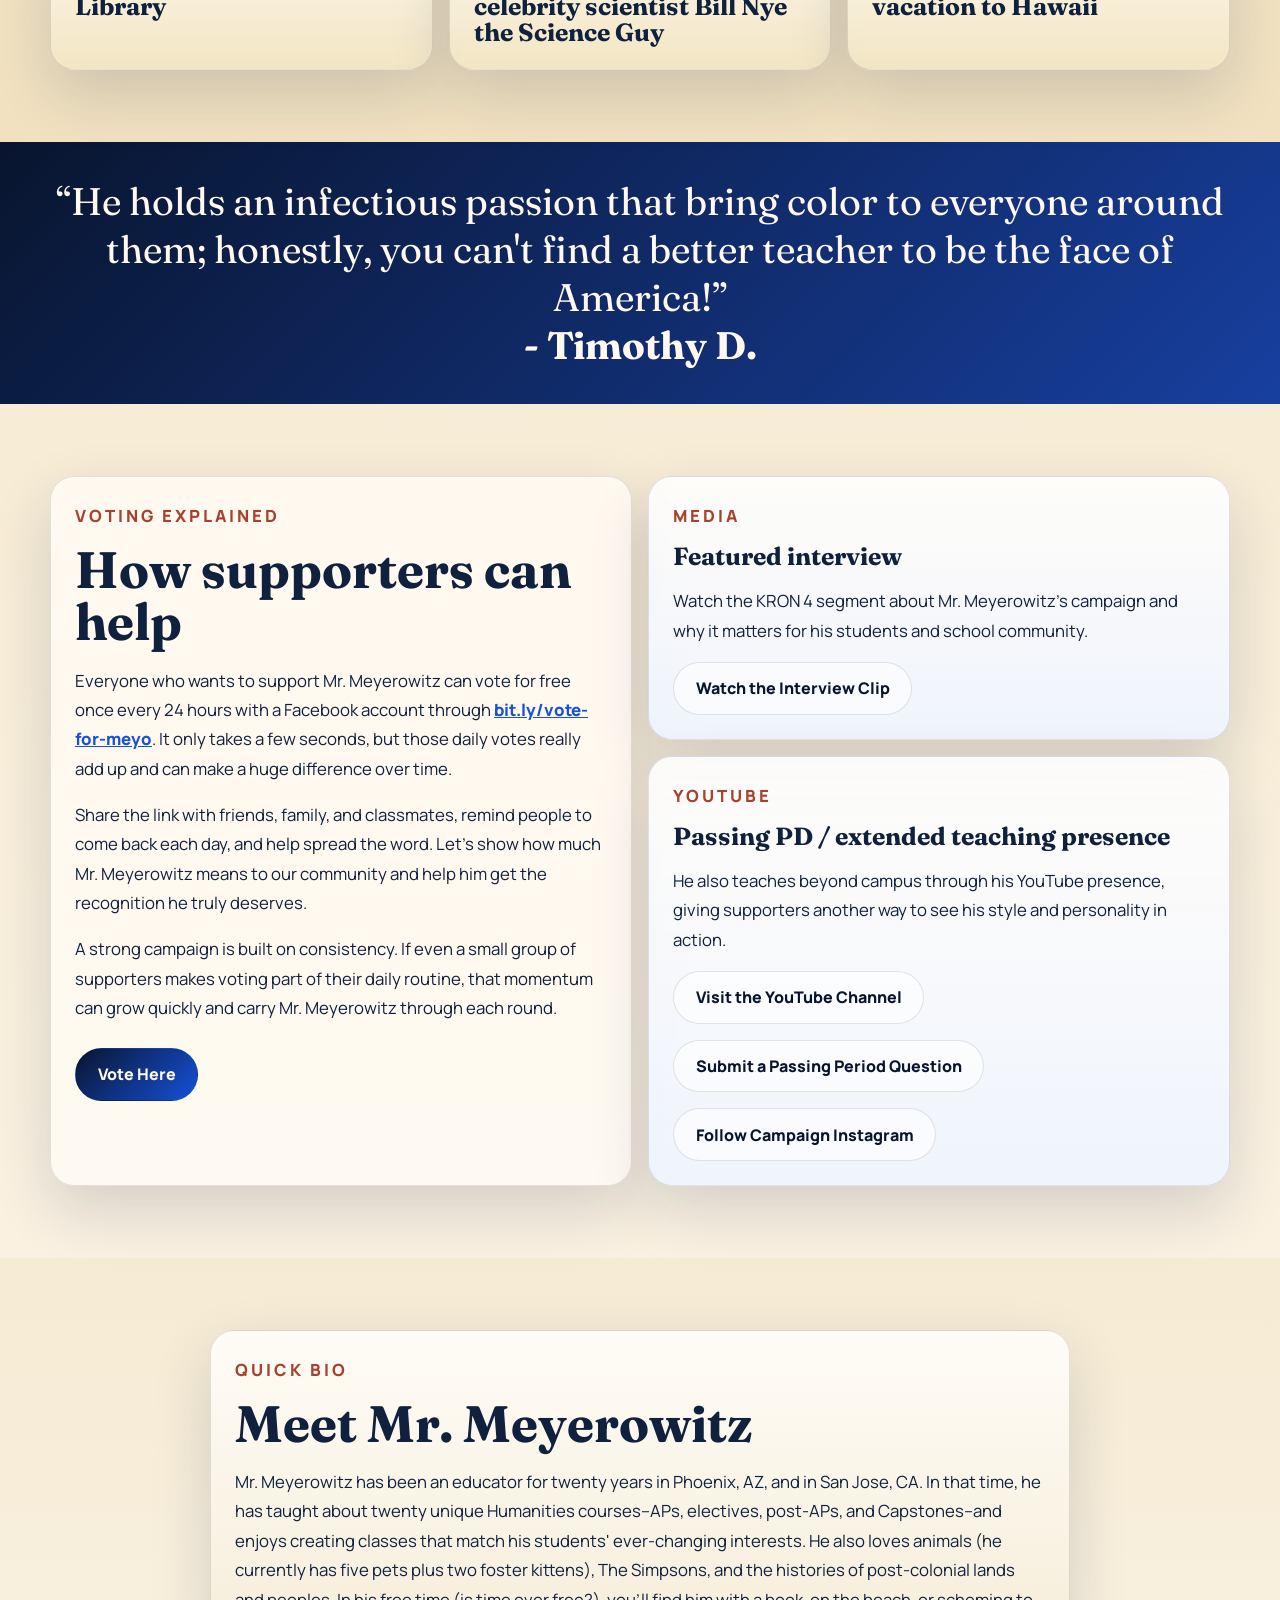
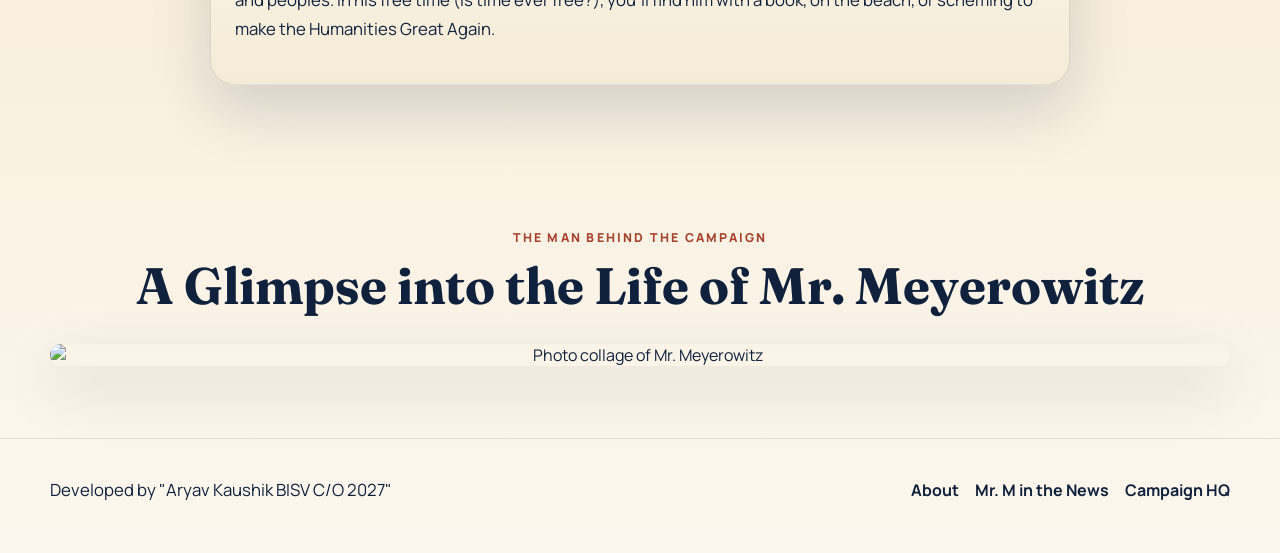
==== commit 98ec700f: "2.3 fixed credits & removed donation references" ====
--- a/index.html
+++ b/index.html
@@ -58,7 +58,7 @@
             </figure>
             <figure class="featured-poster">
               <img class="featured-flyer" src="angelaposter.png" alt="Additional campaign poster supporting Mr. Meyerowitz">
-              <figcaption>Poster by Angela W. (BISV '25)</figcaption>
+              <figcaption>Poster by Angela Q. (Class of '23)</figcaption>
             </figure>
           </div>
         </div>
@@ -109,8 +109,12 @@
               It only takes a few seconds, but those daily votes really add up and can make a huge difference over time.
             </p>
             <p>
-              Whether you choose to vote daily, donate, or both, every bit of support matters. Share the link with friends, family, and classmates,
-              remind people to come back each day, and help spread the word. Let's show how much Mr. Meyerowitz means to our community and help him get the recognition he truly deserves.
+              Share the link with friends, family, and classmates, remind people to come back each day, and help spread the word.
+              Let's show how much Mr. Meyerowitz means to our community and help him get the recognition he truly deserves.
+            </p>
+            <p>
+              A strong campaign is built on consistency. If even a small group of supporters makes voting part of their daily routine,
+              that momentum can grow quickly and carry Mr. Meyerowitz through each round.
             </p>
             <div class="button-row">
               <a class="button button-primary" href="https://bit.ly/vote-for-meyo" target="_blank" rel="noreferrer">Vote Here</a>
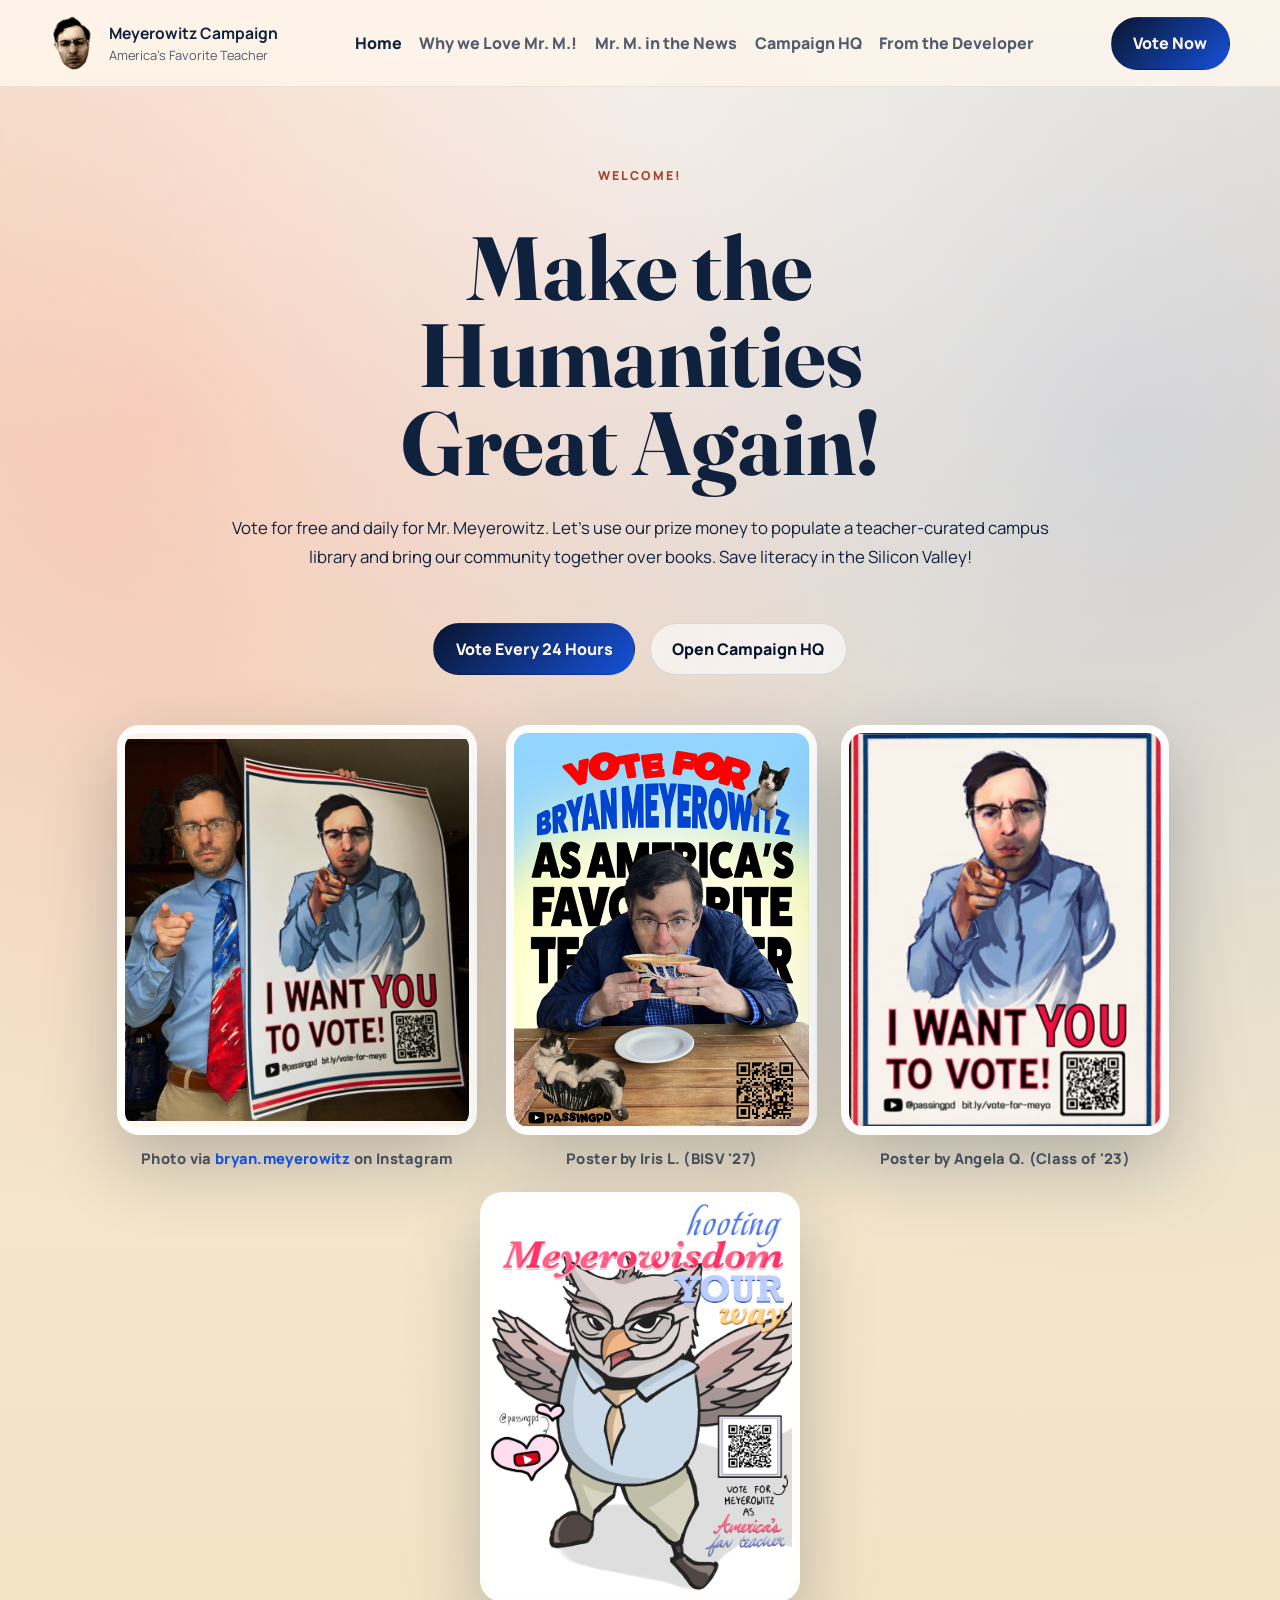
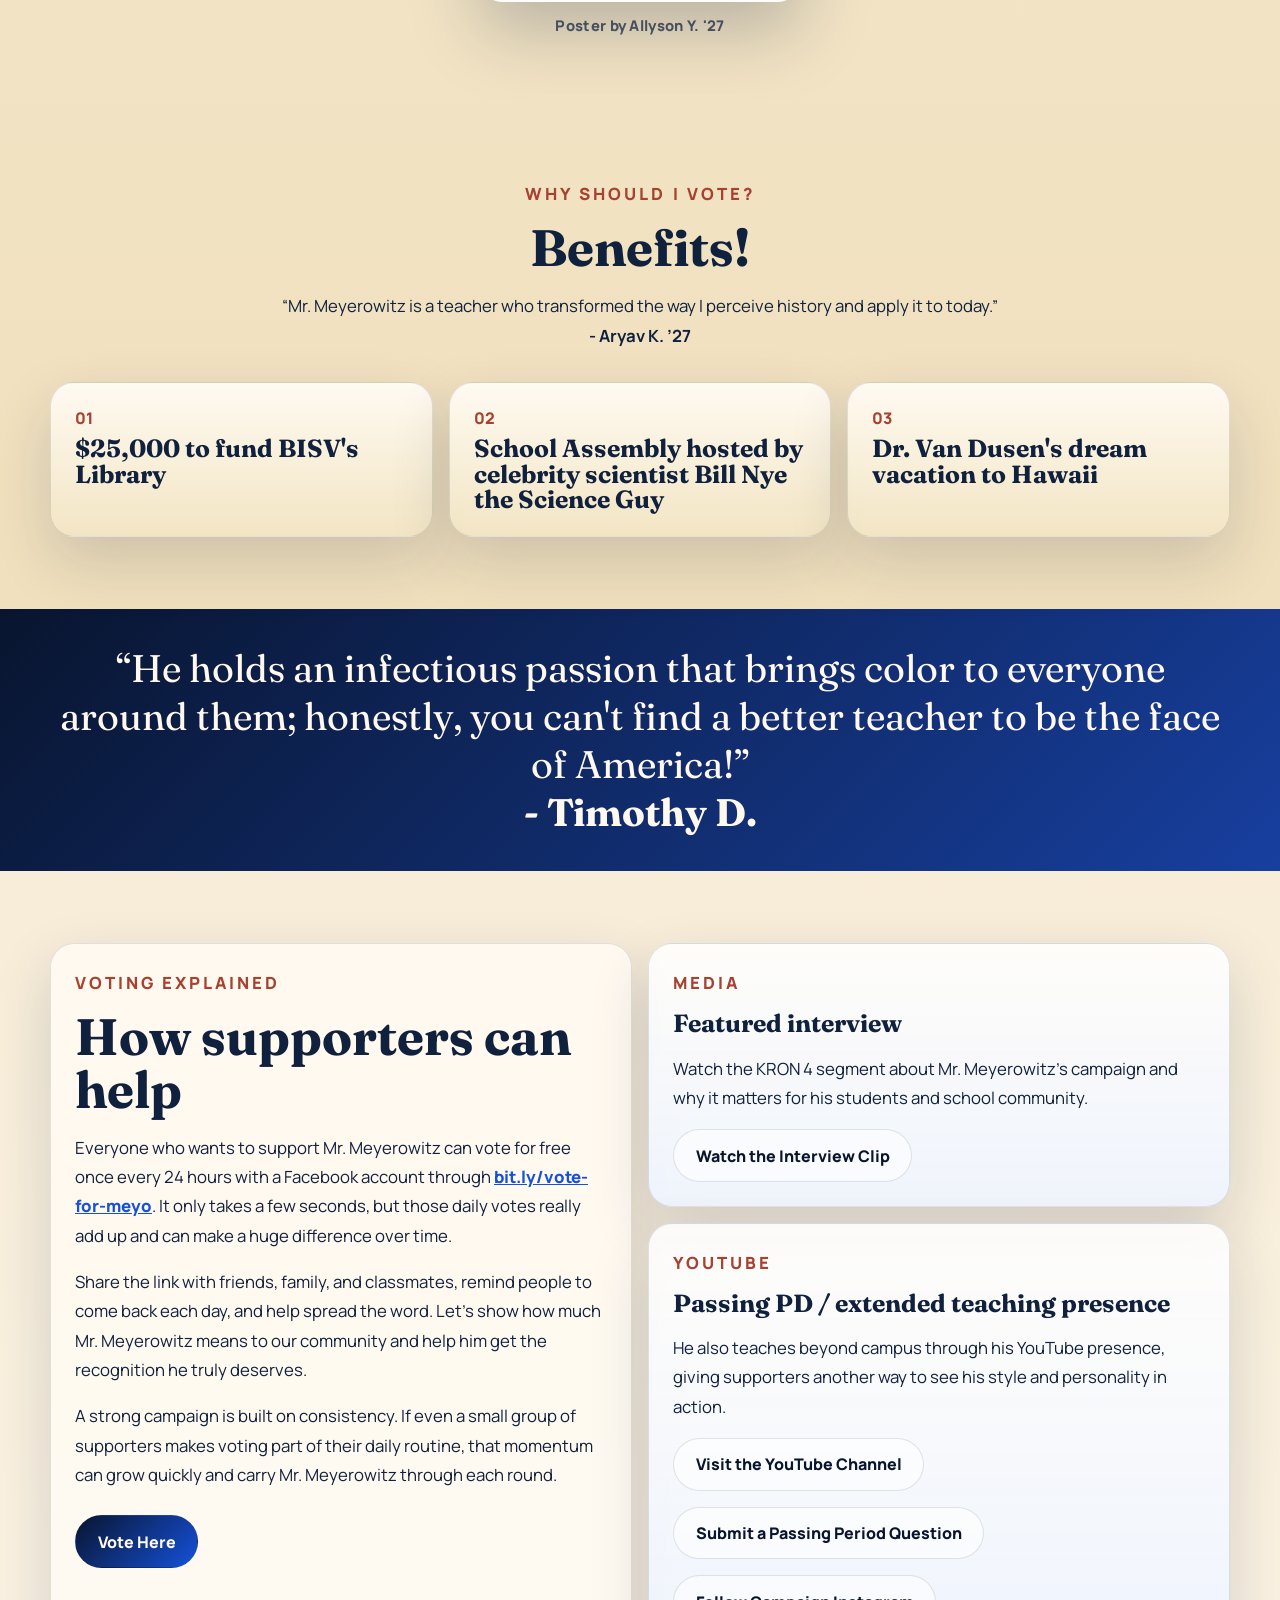
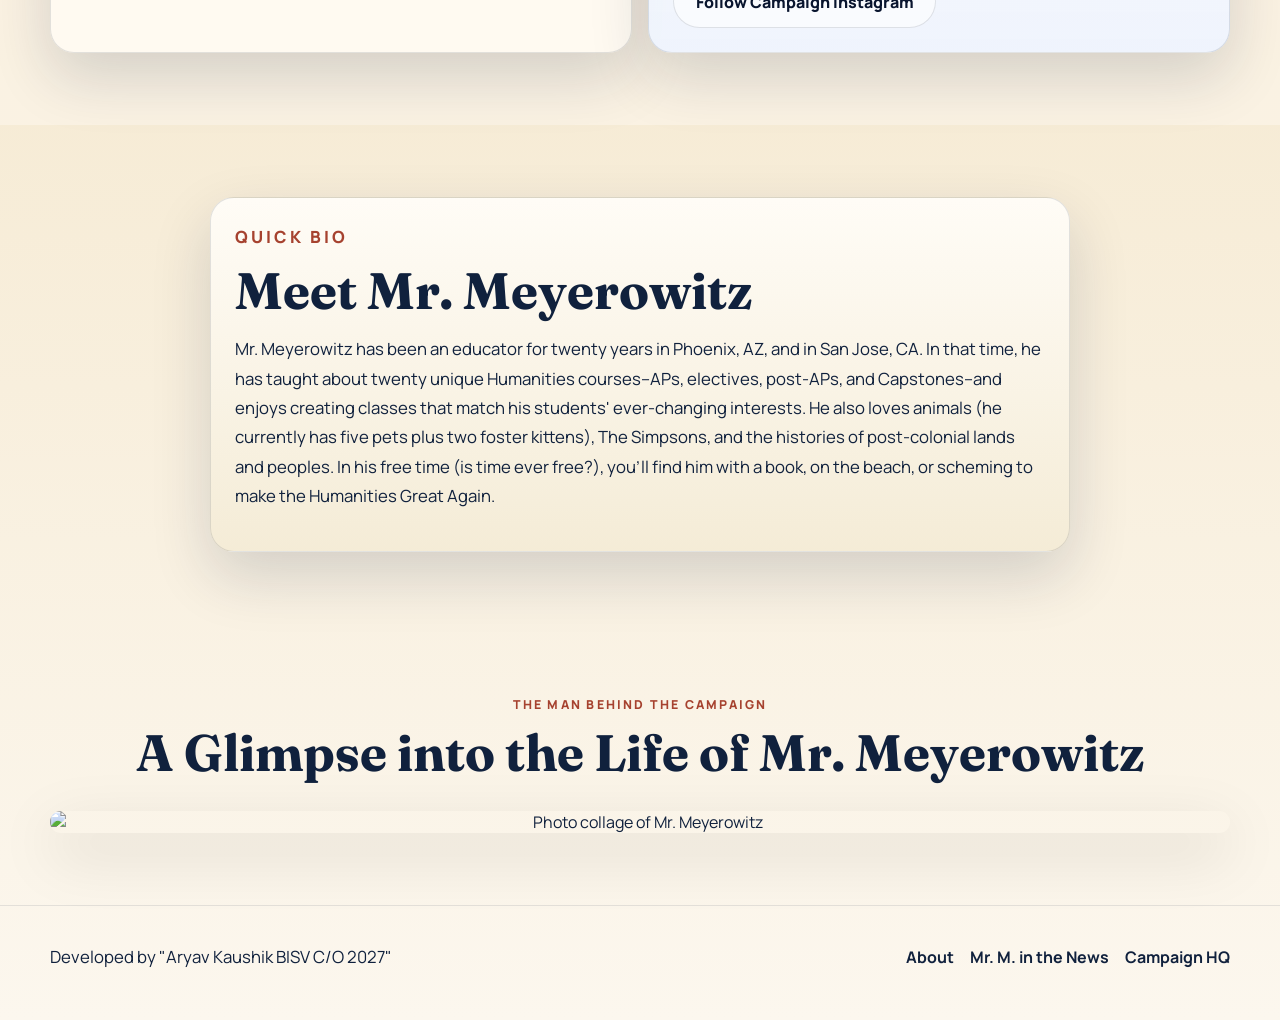
==== commit 18858f2a: "Add files via upload" ====
--- a/index.html
+++ b/index.html
@@ -26,8 +26,8 @@
         </a>
         <nav class="nav-links" aria-label="Main navigation">
           <a class="active" href="index.html">Home</a>
-          <a href="about.html">Why we Love Mr. M!</a>
-          <a href="supporters.html">Mr. M in the News</a>
+          <a href="about.html">Why we Love Mr. M.!</a>
+          <a href="supporters.html">Mr. M. in the News</a>
           <a href="campaign.html">Campaign HQ</a>
           <a href="developer.html">From the Developer</a>
         </nav>
@@ -59,6 +59,10 @@
             <figure class="featured-poster">
               <img class="featured-flyer" src="angelaposter.png" alt="Additional campaign poster supporting Mr. Meyerowitz">
               <figcaption>Poster by Angela Q. (Class of '23)</figcaption>
+            </figure>
+            <figure class="featured-poster">
+              <img class="featured-flyer" src="AllysonYPoster.PNG" alt="Additional campaign poster supporting Mr. Meyerowitz">
+              <figcaption>Poster by Allyson Y. '27</figcaption>
             </figure>
           </div>
         </div>
@@ -94,7 +98,7 @@
 
       <section class="quote-band">
         <div class="container">
-          <p>“He holds an infectious passion that bring color to everyone around them; honestly, you can't find a better teacher to be the face of America!”<br><strong>- Timothy D.</strong></p>
+          <p>“He holds an infectious passion that brings color to everyone around them; honestly, you can't find a better teacher to be the face of America!”<br><strong>- Timothy D.</strong></p>
         </div>
       </section>
 
@@ -165,7 +169,7 @@
         <p>Developed by "Aryav Kaushik BISV C/O 2027"</p>
         <div class="footer-links">
           <a href="about.html">About</a>
-          <a href="supporters.html">Mr. M in the News</a>
+          <a href="supporters.html">Mr. M. in the News</a>
           <a href="campaign.html">Campaign HQ</a>
         </div>
       </div>
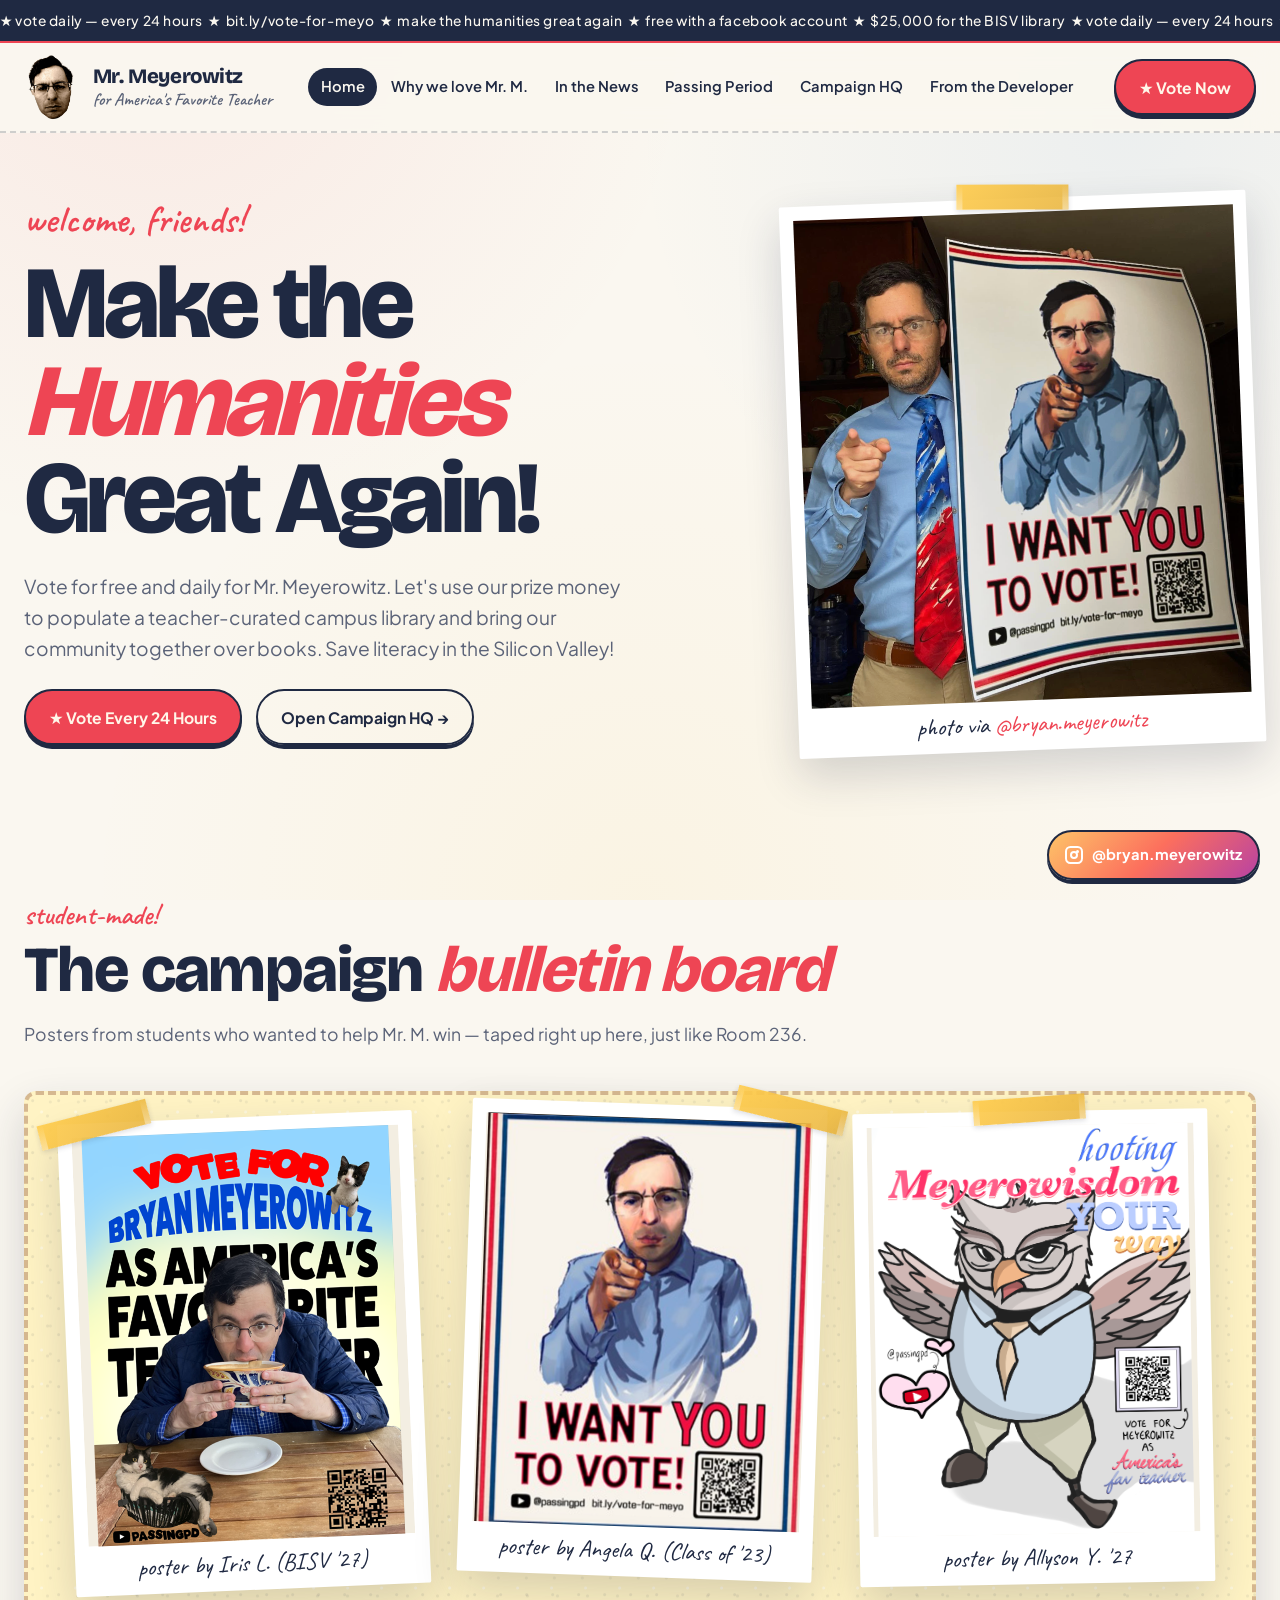
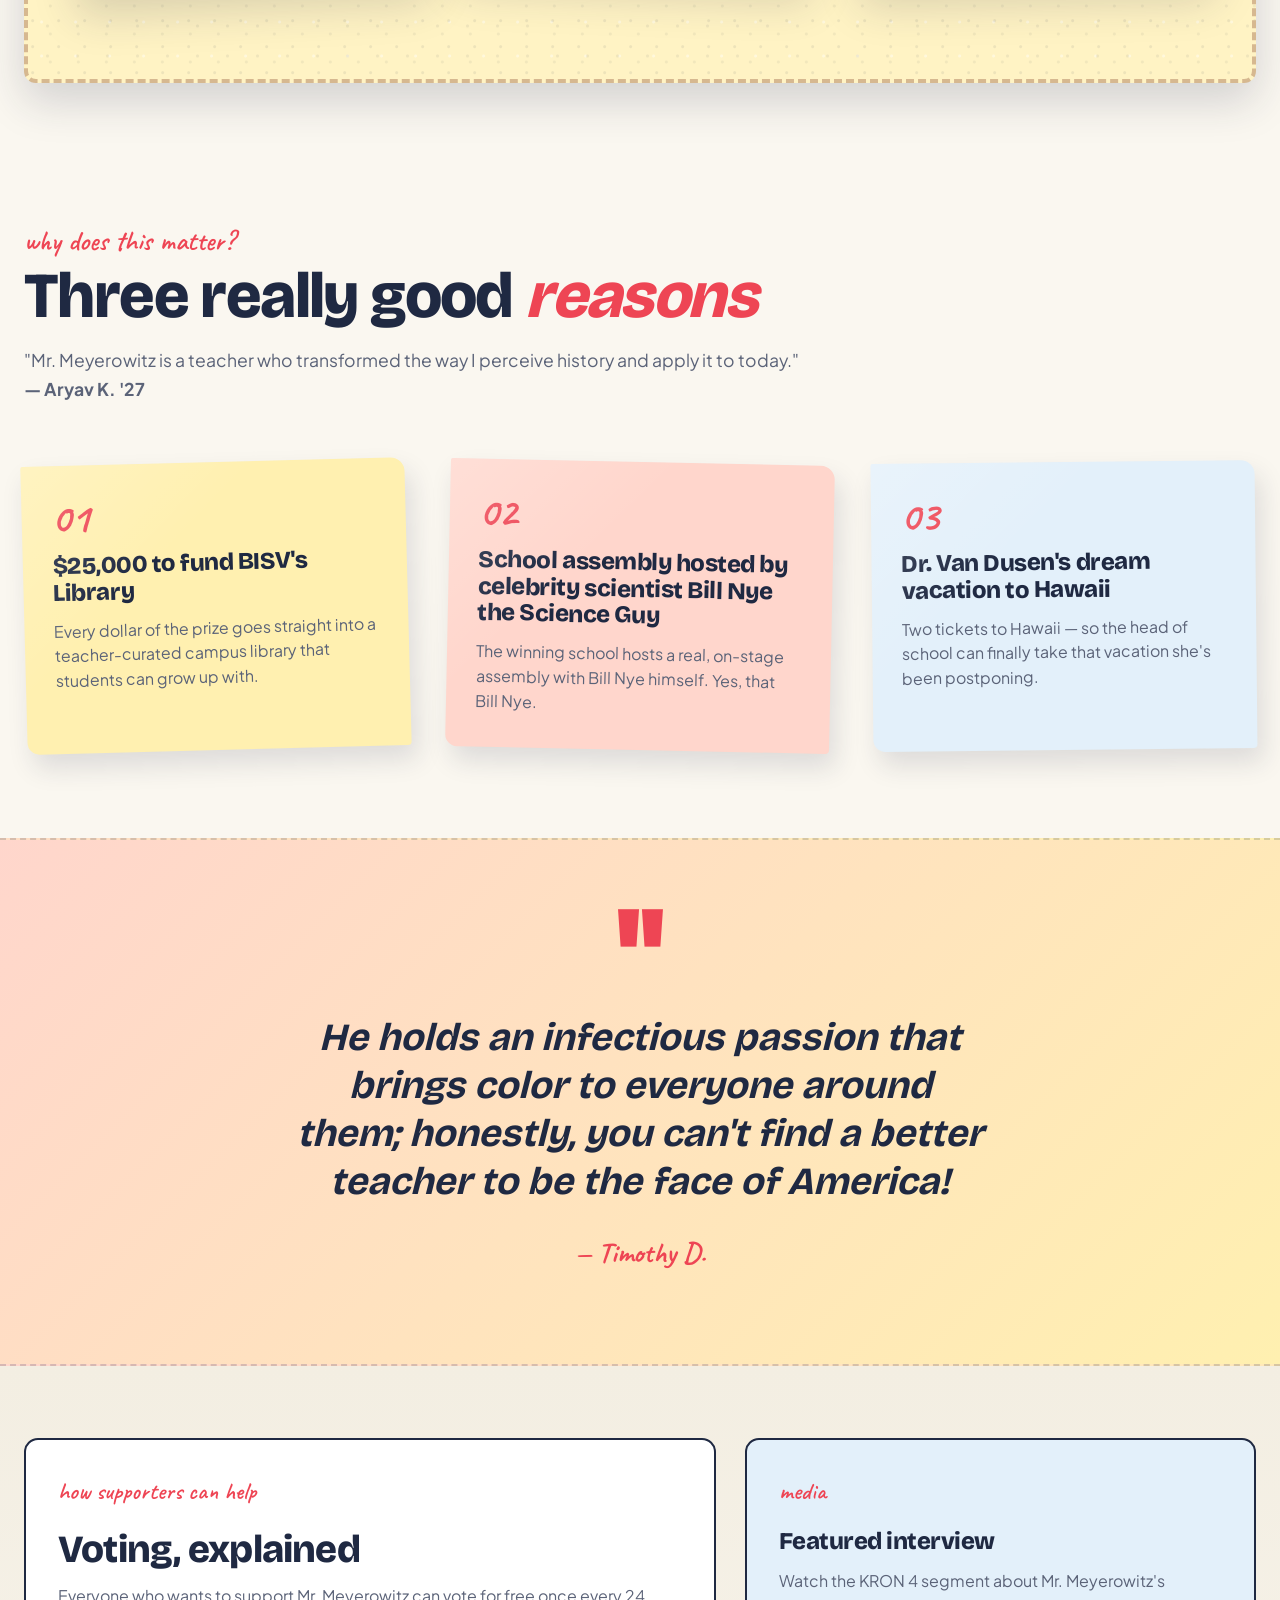
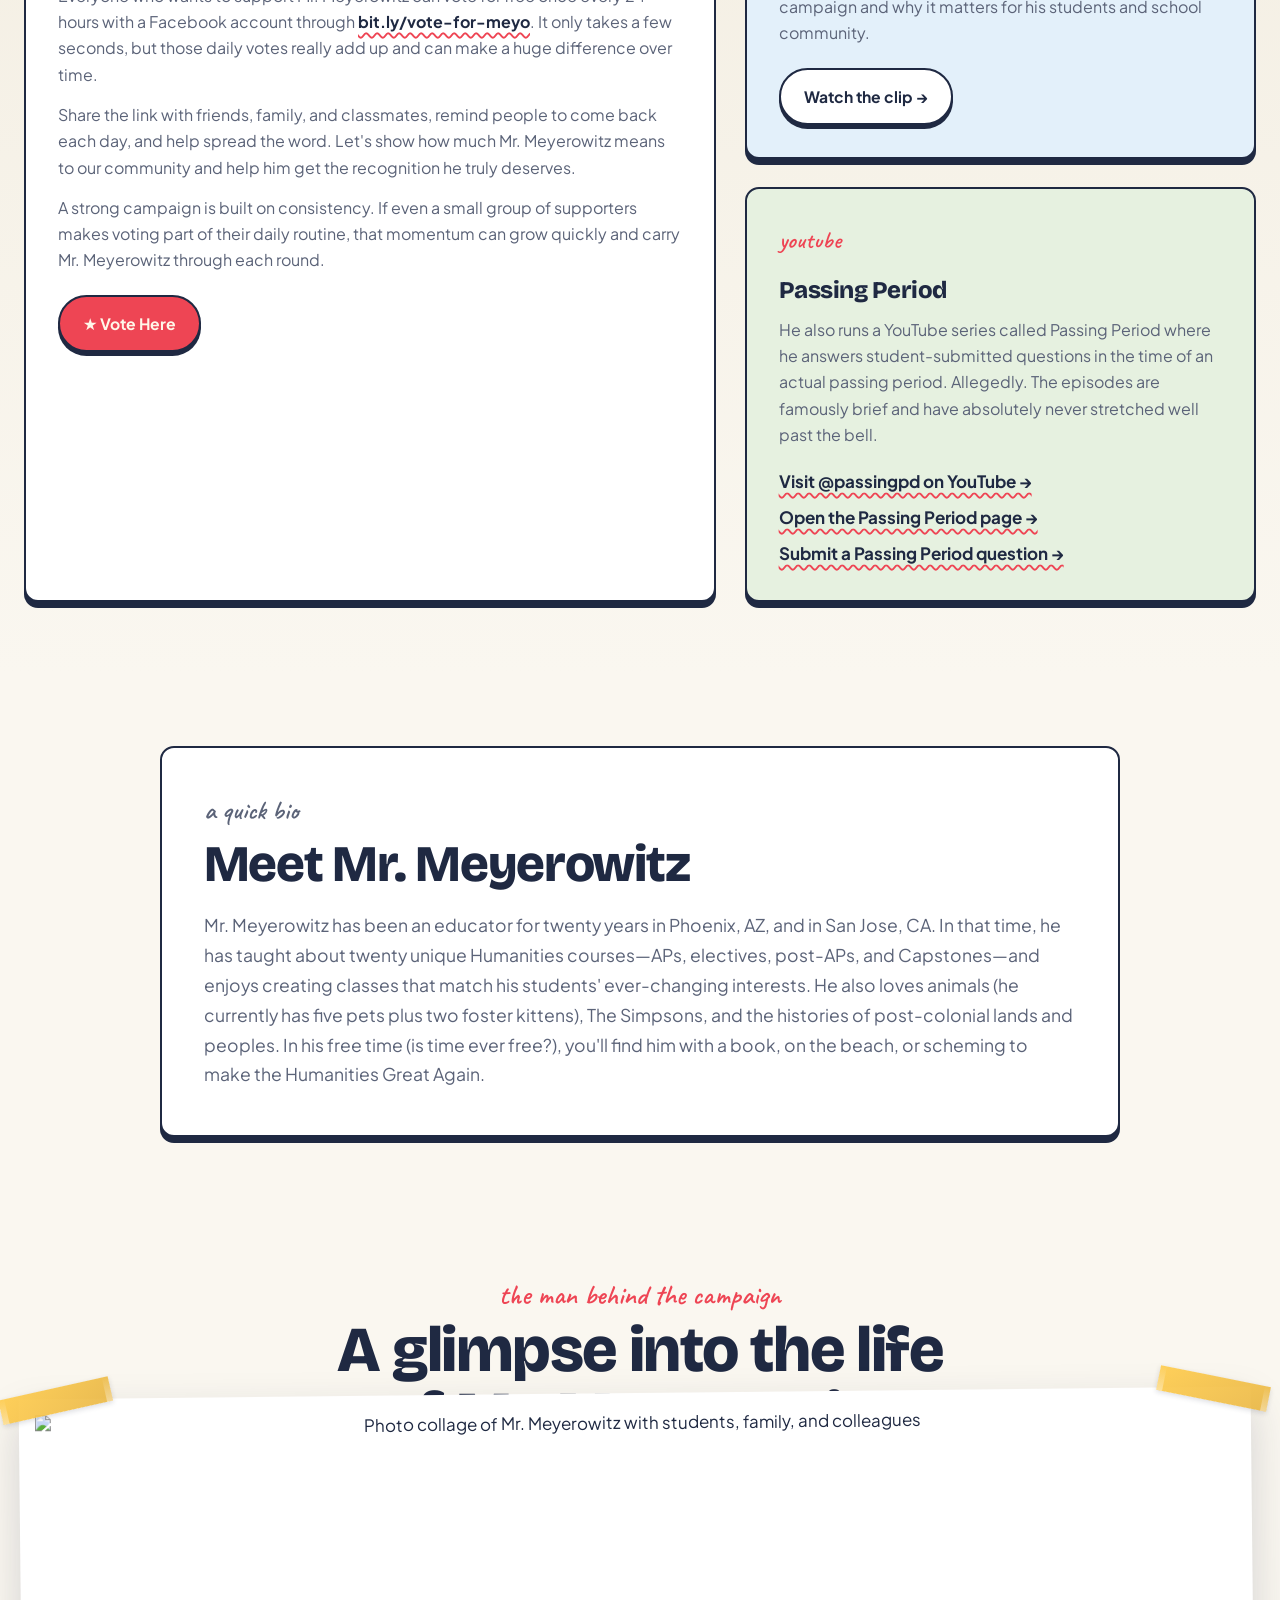
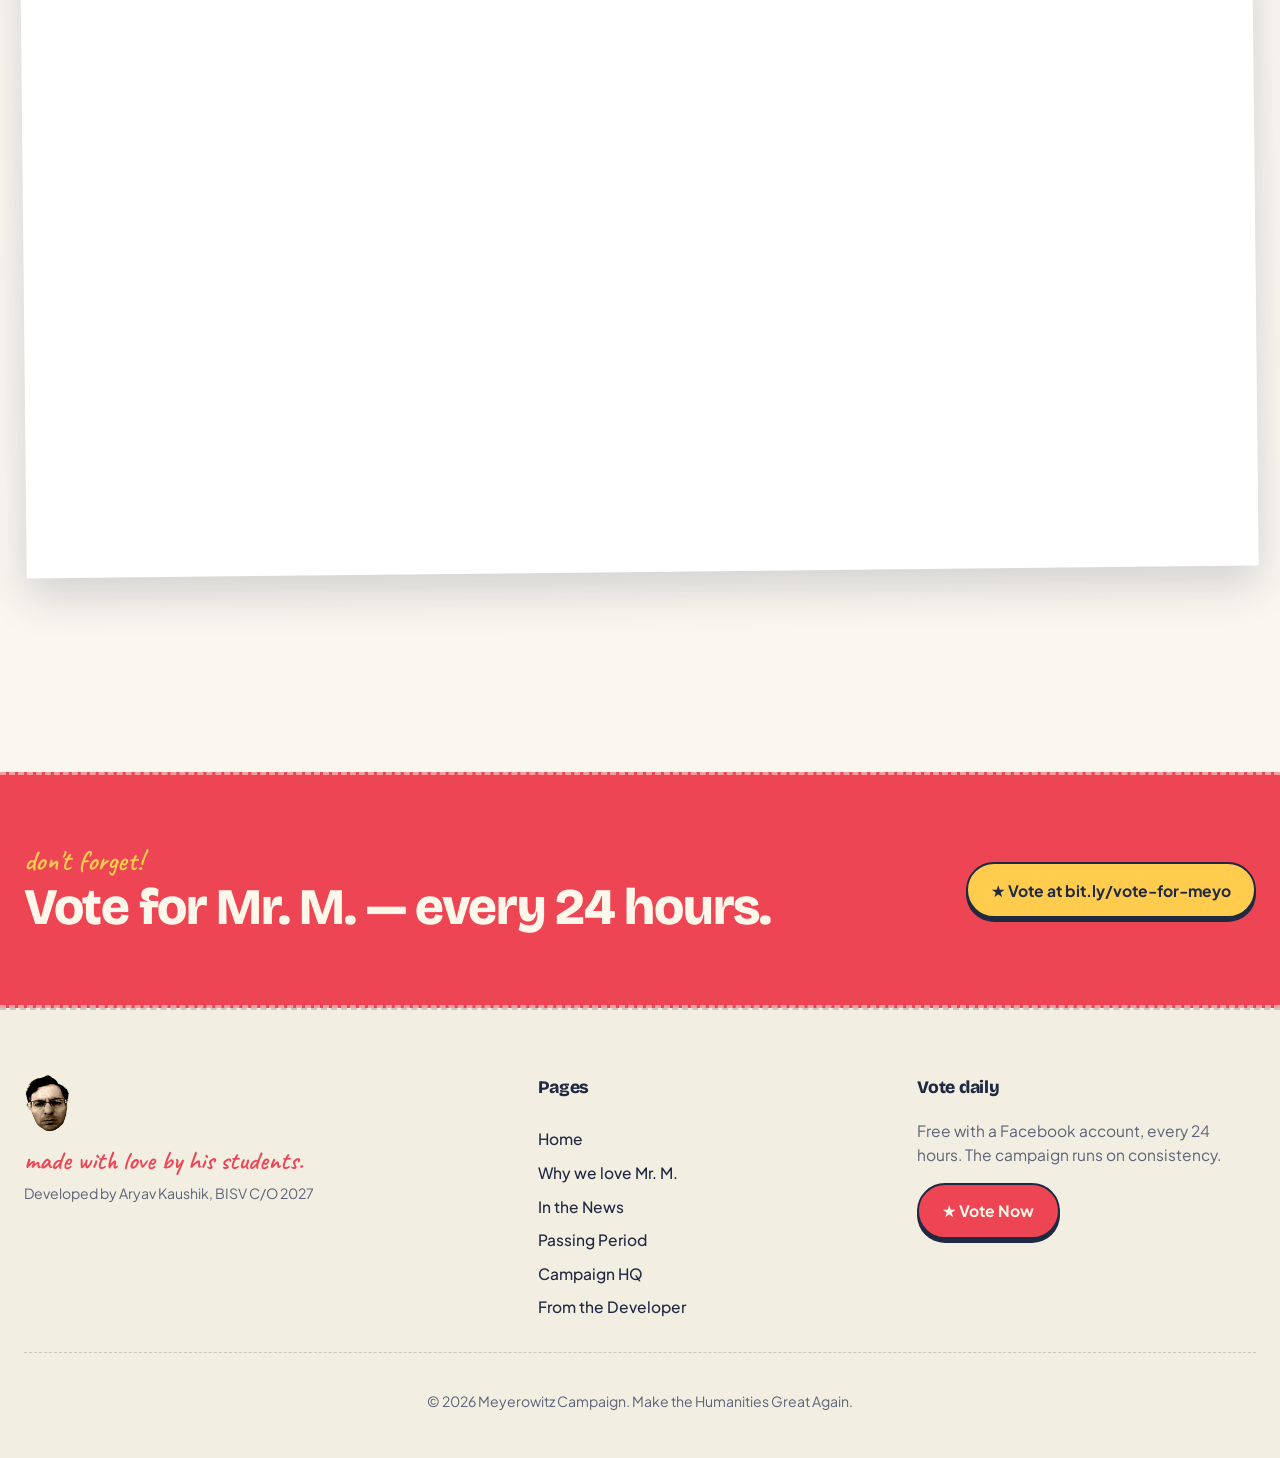
==== commit b3a1d449: "Add files via upload total ui overhaul" ====
--- a/index.html
+++ b/index.html
@@ -3,177 +3,252 @@
 <head>
   <meta charset="UTF-8">
   <meta name="viewport" content="width=device-width, initial-scale=1.0">
-  <title>Vote for Bryan Meyerowitz | America's Favorite Teacher</title>
-  <meta
-    name="description"
-    content="A campaign website for Mr. Bryan Meyerowitz, featuring his flyer, media, and reasons to vote for him for America's Favorite Teacher."
-  >
+  <title>Vote for Mr. Meyerowitz · America's Favorite Teacher</title>
+  <meta name="description" content="A campaign website for Mr. Bryan Meyerowitz, featuring his flyer, media, and reasons to vote for him for America's Favorite Teacher.">
+
+  <meta property="og:title" content="Vote for Mr. Meyerowitz · America's Favorite Teacher">
+  <meta property="og:description" content="Vote daily for Mr. Meyerowitz. Free with a Facebook account, every 24 hours. Help fund a real campus library at BISV.">
+  <meta property="og:image" content="Flyer1.png">
+  <meta property="og:type" content="website">
+  <meta name="twitter:card" content="summary_large_image">
+  <meta name="twitter:title" content="Vote for Mr. Meyerowitz">
+  <meta name="twitter:description" content="Free daily vote for America's Favorite Teacher.">
+  <meta name="twitter:image" content="Flyer1.png">
+
+  <link rel="icon" type="image/png" href="meyerohead.png">
   <link rel="preconnect" href="https://fonts.googleapis.com">
   <link rel="preconnect" href="https://fonts.gstatic.com" crossorigin>
-  <link href="https://fonts.googleapis.com/css2?family=Fraunces:opsz,wght@9..144,600;9..144,700;9..144,900&family=Manrope:wght@400;500;700;800&display=swap" rel="stylesheet">
-  <link rel="stylesheet" href="styles.css">
+  <link href="https://fonts.googleapis.com/css2?family=Bricolage+Grotesque:opsz,wght@12..96,500;12..96,700;12..96,800&family=Caveat:wght@500;600;700&family=Plus+Jakarta+Sans:wght@400;500;700;800&display=swap" rel="stylesheet">
+  <link rel="stylesheet" href="styles.css?v=ui-pass-3">
 </head>
 <body>
-  <div class="site-shell">
-    <header class="site-header">
-      <div class="container nav-row">
-        <a class="brand" href="index.html">
-          <img class="brand-mark" src="meyerohead.png" alt="Mr. Meyerowitz campaign logo">
-          <span class="brand-label">
-            <strong>Meyerowitz Campaign</strong>
-            <span>America's Favorite Teacher</span>
-          </span>
-        </a>
-        <nav class="nav-links" aria-label="Main navigation">
-          <a class="active" href="index.html">Home</a>
-          <a href="about.html">Why we Love Mr. M.!</a>
-          <a href="supporters.html">Mr. M. in the News</a>
+  <a class="skip-link" href="#main">Skip to content</a>
+
+  <div class="ribbon" aria-hidden="true">
+    <div class="ribbon-track">
+      <span>★ vote daily — every 24 hours&nbsp;&nbsp;★&nbsp;&nbsp;bit.ly/vote-for-meyo&nbsp;&nbsp;★&nbsp;&nbsp;make the humanities great again&nbsp;&nbsp;★&nbsp;&nbsp;free with a facebook account&nbsp;&nbsp;★&nbsp;&nbsp;$25,000 for the BISV library&nbsp;&nbsp;</span>
+      <span>★ vote daily — every 24 hours&nbsp;&nbsp;★&nbsp;&nbsp;bit.ly/vote-for-meyo&nbsp;&nbsp;★&nbsp;&nbsp;make the humanities great again&nbsp;&nbsp;★&nbsp;&nbsp;free with a facebook account&nbsp;&nbsp;★&nbsp;&nbsp;$25,000 for the BISV library&nbsp;&nbsp;</span>
+    </div>
+  </div>
+
+  <header class="site-header">
+    <div class="container nav-row">
+      <a class="brand" href="index.html" aria-label="Mr. Meyerowitz Campaign — Home">
+        <img class="brand-mark" src="meyerohead.png" alt="" width="54" height="66">
+        <span class="brand-label">
+          <strong>Mr. Meyerowitz</strong>
+          <span class="handwritten">for America's Favorite Teacher</span>
+        </span>
+      </a>
+      <nav class="nav-links" aria-label="Main">
+        <a href="index.html" aria-current="page">Home</a>
+        <a href="about.html">Why we love Mr. M.</a>
+        <a href="supporters.html">In the News</a>
+        <a href="passing-period.html">Passing Period</a>
+        <a href="campaign.html">Campaign HQ</a>
+        <a href="developer.html">From the Developer</a>
+      </nav>
+      <a class="button button-primary button-glow" href="https://bit.ly/vote-for-meyo" target="_blank" rel="noopener noreferrer">★ Vote Now</a>
+    </div>
+  </header>
+
+  <main id="main">
+    <section class="hero">
+      <div class="container hero-grid">
+        <div class="hero-text">
+          <p class="handwritten hero-howdy">welcome, friends!</p>
+          <h1 class="hero-title">Make the <em>Humanities</em> Great Again!</h1>
+          <p class="hero-lead">
+            Vote for free and daily for Mr. Meyerowitz. Let's use our prize money to populate a teacher-curated campus library and bring our community together over books. Save literacy in the Silicon Valley!
+          </p>
+          <div class="button-row">
+            <a class="button button-primary button-glow" href="https://bit.ly/vote-for-meyo" target="_blank" rel="noopener noreferrer">★ Vote Every 24 Hours</a>
+            <a class="button button-ghost" href="campaign.html">Open Campaign HQ →</a>
+          </div>
+        </div>
+        <figure class="polaroid polaroid-hero" data-parallax="0.05">
+          <div class="tape tape-hero" aria-hidden="true"></div>
+          <img src="meyohold.png" alt="Mr. Meyerowitz holding a campaign sign" loading="eager" width="800" height="1000">
+          <figcaption>photo via <a href="https://www.instagram.com/bryan.meyerowitz/" target="_blank" rel="noopener noreferrer">@bryan.meyerowitz</a></figcaption>
+        </figure>
+      </div>
+    </section>
+
+    <section>
+      <div class="container">
+        <div class="section-head">
+          <p class="handwritten">student-made!</p>
+          <h2>The campaign <em>bulletin board</em></h2>
+          <p class="section-lead">Posters from students who wanted to help Mr. M. win — taped right up here, just like Room 236.</p>
+        </div>
+        <div class="bulletin">
+          <figure class="polaroid polaroid-tilt-1" data-parallax="0.04">
+            <div class="tape tape-tl" aria-hidden="true"></div>
+            <img src="Flyer1.png" alt="Campaign flyer for Bryan Meyerowitz for America's Favorite Teacher" loading="lazy" width="700" height="900">
+            <figcaption>poster by Iris L. (BISV '27)</figcaption>
+          </figure>
+          <figure class="polaroid polaroid-tilt-2" data-parallax="0.06">
+            <div class="tape tape-tr" aria-hidden="true"></div>
+            <img src="angelaposter.png" alt="Additional campaign poster supporting Mr. Meyerowitz" loading="lazy" width="700" height="900">
+            <figcaption>poster by Angela Q. (Class of '23)</figcaption>
+          </figure>
+          <figure class="polaroid polaroid-tilt-3" data-parallax="0.05">
+            <div class="tape tape-tc" aria-hidden="true"></div>
+            <img src="AllysonYPoster.PNG" alt="Additional campaign poster supporting Mr. Meyerowitz" loading="lazy" width="700" height="900">
+            <figcaption>poster by Allyson Y. '27</figcaption>
+          </figure>
+        </div>
+      </div>
+    </section>
+
+    <section>
+      <div class="container">
+        <div class="section-head">
+          <p class="handwritten">why does this matter?</p>
+          <h2>Three really good <em>reasons</em></h2>
+          <p class="section-lead">
+            "Mr. Meyerowitz is a teacher who transformed the way I perceive history and apply it to today."
+            <br><strong>— Aryav K. '27</strong>
+          </p>
+        </div>
+        <div class="sticky-grid">
+          <article class="sticky sticky-yellow">
+            <span class="sticky-num">01</span>
+            <h3>$25,000 to fund BISV's Library</h3>
+            <p>Every dollar of the prize goes straight into a teacher-curated campus library that students can grow up with.</p>
+          </article>
+          <article class="sticky sticky-pink">
+            <span class="sticky-num">02</span>
+            <h3>School assembly hosted by celebrity scientist Bill Nye the Science Guy</h3>
+            <p>The winning school hosts a real, on-stage assembly with Bill Nye himself. Yes, that Bill Nye.</p>
+          </article>
+          <article class="sticky sticky-blue">
+            <span class="sticky-num">03</span>
+            <h3>Dr. Van Dusen's dream vacation to Hawaii</h3>
+            <p>Two tickets to Hawaii — so the head of school can finally take that vacation she's been postponing.</p>
+          </article>
+        </div>
+      </div>
+    </section>
+
+    <section class="quote-band">
+      <div class="container">
+        <span class="big-quote" aria-hidden="true">"</span>
+        <blockquote>
+          He holds an infectious passion that brings color to everyone around them; honestly, you can't find a better teacher to be the face of America!
+        </blockquote>
+        <cite>— Timothy D.</cite>
+      </div>
+    </section>
+
+    <section class="section-warm">
+      <div class="container split-grid">
+        <article class="card">
+          <p class="handwritten">how supporters can help</p>
+          <h2>Voting, explained</h2>
+          <p>
+            Everyone who wants to support Mr. Meyerowitz can vote for free once every 24 hours with a Facebook account through
+            <a class="wavy" href="https://bit.ly/vote-for-meyo" target="_blank" rel="noopener noreferrer">bit.ly/vote-for-meyo</a>.
+            It only takes a few seconds, but those daily votes really add up and can make a huge difference over time.
+          </p>
+          <p>
+            Share the link with friends, family, and classmates, remind people to come back each day, and help spread the word.
+            Let's show how much Mr. Meyerowitz means to our community and help him get the recognition he truly deserves.
+          </p>
+          <p>
+            A strong campaign is built on consistency. If even a small group of supporters makes voting part of their daily routine,
+            that momentum can grow quickly and carry Mr. Meyerowitz through each round.
+          </p>
+          <a class="button button-primary button-glow" href="https://bit.ly/vote-for-meyo" target="_blank" rel="noopener noreferrer">★ Vote Here</a>
+        </article>
+        <div class="card-stack">
+          <article class="card card-blue">
+            <p class="handwritten">media</p>
+            <h3>Featured interview</h3>
+            <p>Watch the KRON 4 segment about Mr. Meyerowitz's campaign and why it matters for his students and school community.</p>
+            <a class="button" href="https://muckrack.com/broadcast/savedclips/view/g4ONsmloa0" target="_blank" rel="noopener noreferrer">Watch the clip →</a>
+          </article>
+          <article class="card card-green">
+            <p class="handwritten">youtube</p>
+            <h3>Passing Period</h3>
+            <p>He also runs a YouTube series called Passing Period where he answers student-submitted questions in the time of an actual passing period. Allegedly. The episodes are famously brief and have absolutely never stretched well past the bell.</p>
+            <div class="link-list">
+              <a class="wavy" href="https://www.youtube.com/@passingpd" target="_blank" rel="noopener noreferrer">Visit @passingpd on YouTube →</a>
+              <a class="wavy" href="passing-period.html">Open the Passing Period page →</a>
+              <a class="wavy" href="https://docs.google.com/forms/d/e/1FAIpQLSdM6ORyyNkPIyV_N0ANthAbaCtqAbGgJucWS78Nl6nS4Jmi1w/viewform?usp=publish-editor" target="_blank" rel="noopener noreferrer">Submit a Passing Period question →</a>
+            </div>
+          </article>
+        </div>
+      </div>
+    </section>
+
+    <section>
+      <div class="container">
+        <div class="bio-card">
+          <p class="handwritten">a quick bio</p>
+          <h2>Meet Mr. Meyerowitz</h2>
+          <p>Mr. Meyerowitz has been an educator for twenty years in Phoenix, AZ, and in San Jose, CA. In that time, he has taught about twenty unique Humanities courses—APs, electives, post-APs, and Capstones—and enjoys creating classes that match his students' ever-changing interests. He also loves animals (he currently has five pets plus two foster kittens), The Simpsons, and the histories of post-colonial lands and peoples. In his free time (is time ever free?), you'll find him with a book, on the beach, or scheming to make the Humanities Great Again.</p>
+        </div>
+      </div>
+    </section>
+
+    <section>
+      <div class="container collage-section">
+        <div class="section-head section-head-center">
+          <p class="handwritten">the man behind the campaign</p>
+          <h2>A glimpse into the life of Mr. Meyerowitz</h2>
+        </div>
+        <div class="collage-frame" data-parallax="0.03">
+          <div class="tape tape-tl" aria-hidden="true"></div>
+          <div class="tape tape-tr" aria-hidden="true"></div>
+          <img src="photo_collage.png" alt="Photo collage of Mr. Meyerowitz with students, family, and colleagues" loading="lazy" width="1600" height="1000">
+        </div>
+      </div>
+    </section>
+
+    <section class="vote-strip">
+      <div class="container vote-strip-inner">
+        <div>
+          <p class="handwritten">don't forget!</p>
+          <h2>Vote for Mr. M. — every 24 hours.</h2>
+        </div>
+        <a class="button button-yellow button-glow" href="https://bit.ly/vote-for-meyo" target="_blank" rel="noopener noreferrer">★ Vote at bit.ly/vote-for-meyo</a>
+      </div>
+    </section>
+  </main>
+
+  <footer class="site-footer">
+    <div class="container">
+      <div class="footer-grid">
+        <div class="footer-tagline">
+          <img class="footer-mark" src="meyerohead.png" alt="" width="48" height="58">
+          <p class="handwritten">made with love by his students.</p>
+          <p class="footer-credit-line">Developed by Aryav Kaushik, BISV C/O 2027</p>
+        </div>
+        <nav class="footer-nav" aria-label="Footer">
+          <h4>Pages</h4>
+          <a href="index.html">Home</a>
+          <a href="about.html">Why we love Mr. M.</a>
+          <a href="supporters.html">In the News</a>
+          <a href="passing-period.html">Passing Period</a>
           <a href="campaign.html">Campaign HQ</a>
           <a href="developer.html">From the Developer</a>
         </nav>
-        <a class="button button-primary" href="https://bit.ly/vote-for-meyo" target="_blank" rel="noreferrer">Vote Now</a>
-      </div>
-    </header>
-
-    <main>
-      <section class="hero flyer-hero">
-        <div class="container flyer-hero-inner">
-          <p class="eyebrow center-text">Welcome!</p>
-          <h1 class="hero-title centered-title">Make the Humanities Great Again!</h1>
-          <p class="lead centered-copy">
-            Vote for free and daily for Mr. Meyerowitz. Let's use our prize money to populate a teacher-curated campus library and bring our community together over books. Save literacy in the Silicon Valley!
-          </p>
-          <div class="button-row centered-buttons">
-            <a class="button button-primary" href="https://bit.ly/vote-for-meyo" target="_blank" rel="noreferrer">Vote Every 24 Hours</a>
-            <a class="button button-secondary" href="campaign.html">Open Campaign HQ</a>
-          </div>
-          <div class="flyer-centerpiece">
-            <figure class="featured-poster">
-              <img class="featured-flyer" src="meyohold.png" alt="Mr. Meyerowitz holding a campaign sign">
-              <figcaption>Photo via <a href="https://www.instagram.com/bryan.meyerowitz/" target="_blank" rel="noreferrer">bryan.meyerowitz</a> on Instagram</figcaption>
-            </figure>
-            <figure class="featured-poster featured-poster-main">
-              <img class="featured-flyer" src="Flyer1.png" alt="Campaign flyer for Bryan Meyerowitz for America's Favorite Teacher">
-              <figcaption>Poster by Iris L. (BISV '27)</figcaption>
-            </figure>
-            <figure class="featured-poster">
-              <img class="featured-flyer" src="angelaposter.png" alt="Additional campaign poster supporting Mr. Meyerowitz">
-              <figcaption>Poster by Angela Q. (Class of '23)</figcaption>
-            </figure>
-            <figure class="featured-poster">
-              <img class="featured-flyer" src="AllysonYPoster.PNG" alt="Additional campaign poster supporting Mr. Meyerowitz">
-              <figcaption>Poster by Allyson Y. '27</figcaption>
-            </figure>
-          </div>
-        </div>
-      </section>
-
-      <section class="section">
-        <div class="container">
-          <div class="section-heading center-heading">
-            <p class="eyebrow">Why should I vote?</p>
-            <h2>Benefits!</h2>
-            <p>
-              “Mr. Meyerowitz is a teacher who transformed the way I perceive history and apply it to today.”
-              <br>
-              <strong>- Aryav K. ’27</strong>
-            </p>
-          </div>
-          <div class="three-up">
-            <article class="panel loud-panel">
-              <span class="panel-number">01</span>
-              <h3>$25,000 to fund BISV's Library</h3>
-            </article>
-            <article class="panel loud-panel">
-              <span class="panel-number">02</span>
-              <h3>School Assembly hosted by celebrity scientist Bill Nye the Science Guy</h3>
-            </article>
-            <article class="panel loud-panel">
-              <span class="panel-number">03</span>
-              <h3>Dr. Van Dusen's dream vacation to Hawaii</h3>
-            </article>
-          </div>
-        </div>
-      </section>
-
-      <section class="quote-band">
-        <div class="container">
-          <p>“He holds an infectious passion that brings color to everyone around them; honestly, you can't find a better teacher to be the face of America!”<br><strong>- Timothy D.</strong></p>
-        </div>
-      </section>
-
-      <section class="section alt-section">
-        <div class="container split-layout">
-          <div class="panel soft-panel">
-            <p class="eyebrow">Voting Explained</p>
-            <h2>How supporters can help</h2>
-            <p>
-              Everyone who wants to support Mr. Meyerowitz can vote for free once every 24 hours with a Facebook account through
-              <a class="inline-link" href="https://bit.ly/vote-for-meyo" target="_blank" rel="noreferrer">bit.ly/vote-for-meyo</a>.
-              It only takes a few seconds, but those daily votes really add up and can make a huge difference over time.
-            </p>
-            <p>
-              Share the link with friends, family, and classmates, remind people to come back each day, and help spread the word.
-              Let's show how much Mr. Meyerowitz means to our community and help him get the recognition he truly deserves.
-            </p>
-            <p>
-              A strong campaign is built on consistency. If even a small group of supporters makes voting part of their daily routine,
-              that momentum can grow quickly and carry Mr. Meyerowitz through each round.
-            </p>
-            <div class="button-row">
-              <a class="button button-primary" href="https://bit.ly/vote-for-meyo" target="_blank" rel="noreferrer">Vote Here</a>
-            </div>
-          </div>
-          <div class="stack">
-            <article class="panel accent-panel">
-              <p class="eyebrow">Media</p>
-              <h3>Featured interview</h3>
-              <p>Watch the KRON 4 segment about Mr. Meyerowitz’s campaign and why it matters for his students and school community.</p>
-              <a class="button button-secondary" href="https://muckrack.com/broadcast/savedclips/view/g4ONsmloa0" target="_blank" rel="noreferrer">Watch the Interview Clip</a>
-            </article>
-            <article class="panel accent-panel social-panel">
-              <p class="eyebrow">YouTube</p>
-              <h3>Passing PD / extended teaching presence</h3>
-              <p>He also teaches beyond campus through his YouTube presence, giving supporters another way to see his style and personality in action.</p>
-              <a class="button button-secondary" href="https://www.youtube.com/@passingpd" target="_blank" rel="noreferrer">Visit the YouTube Channel</a>
-              <a class="button button-secondary" href="https://docs.google.com/forms/d/e/1FAIpQLSdM6ORyyNkPIyV_N0ANthAbaCtqAbGgJucWS78Nl6nS4Jmi1w/viewform?usp=publish-editor" target="_blank" rel="noreferrer">Submit a Passing Period Question</a>
-              <a class="button button-secondary" href="https://www.instagram.com/bryan.meyerowitz/" target="_blank" rel="noreferrer">Follow Campaign Instagram</a>
-            </article>
-          </div>
-        </div>
-      </section>
-
-      <section class="section">
-        <div class="container">
-          <article class="article-panel">
-            <p class="eyebrow">Quick Bio</p>
-            <h2>Meet Mr. Meyerowitz</h2>
-            <p>Mr. Meyerowitz has been an educator for twenty years in Phoenix, AZ, and in San Jose, CA. In that time, he has taught about twenty unique Humanities courses--APs, electives, post-APs, and Capstones--and enjoys creating classes that match his students' ever-changing interests. He also loves animals (he currently has five pets plus two foster kittens), The Simpsons, and the histories of post-colonial lands and peoples. In his free time (is time ever free?), you'll find him with a book, on the beach, or scheming to make the Humanities Great Again.</p>
-          </article>
-        </div>
-      </section>
-
-      <section class="section">
-        <div class="container center-heading">
-          <p class="eyebrow">The Man behind the Campaign</p>
-          <h2>A Glimpse into the Life of Mr. Meyerowitz</h2>
-          <div style="margin-top: 2rem;">
-            <img src="photo_collage.png" alt="Photo collage of Mr. Meyerowitz" style="width: 100%; max-width: 1200px; height: auto; display: block; margin: 0 auto; border-radius: 1rem; box-shadow: 0 20px 60px rgba(0,0,0,0.15);" />
-          </div>
-        </div>
-      </section>
-    </main>
-
-    <footer class="site-footer">
-      <div class="container footer-row">
-        <p>Developed by "Aryav Kaushik BISV C/O 2027"</p>
-        <div class="footer-links">
-          <a href="about.html">About</a>
-          <a href="supporters.html">Mr. M. in the News</a>
-          <a href="campaign.html">Campaign HQ</a>
-        </div>
-      </div>
-    </footer>
-  </div>
+        <div class="footer-cta">
+          <h4>Vote daily</h4>
+          <p>Free with a Facebook account, every 24 hours. The campaign runs on consistency.</p>
+          <a class="button button-glow" href="https://bit.ly/vote-for-meyo" target="_blank" rel="noopener noreferrer">★ Vote Now</a>
+        </div>
+      </div>
+      <p class="footer-bottom">© 2026 Meyerowitz Campaign. Make the Humanities Great Again.</p>
+    </div>
+  </footer>
+
+  <a class="instagram-float" href="https://www.instagram.com/bryan.meyerowitz/" target="_blank" rel="noopener noreferrer" aria-label="Follow @bryan.meyerowitz on Instagram">
+    <span class="instagram-icon" aria-hidden="true"><span></span></span>
+    <span>@bryan.meyerowitz</span>
+  </a>
+
+  <script src="script.js" defer></script>
 </body>
 </html>
--- a/styles.css
+++ b/styles.css
@@ -1,556 +1,1007 @@
 :root {
-  --ink: #10213d;
-  --navy: #102242;
-  --navy-strong: #09152f;
-  --paper: #fff8ee;
-  --paper-deep: #f5e7c8;
-  --gold: #c7922f;
-  --rust: #a6422f;
-  --blue-bright: #1551da;
-  --red-bright: #f9281f;
-  --line: rgba(16, 33, 61, 0.12);
-  --shadow: 0 24px 60px rgba(16, 33, 61, 0.16);
-}
-
-* {
-  box-sizing: border-box;
+  --paper: #faf7f0;
+  --paper-deep: #f3eee2;
+  --paper-card: #ffffff;
+  --paper-cream: #fdf9ed;
+
+  --ink: #1f2942;
+  --ink-soft: #5b6378;
+  --ink-faint: #8b94a8;
+
+  --red: #ee4554;
+  --red-deep: #d43344;
+  --red-soft: #fde0e3;
+
+  --blue: #4a90e2;
+  --blue-soft: #e3f0fa;
+  --blue-cream: #d6e8f7;
+
+  --green: #7eb87e;
+  --green-soft: #e6f1e0;
+
+  --gold: #ffcc4d;
+  --gold-soft: #fff0b0;
+  --gold-deep: #e8b237;
+
+  --pink-soft: #ffd6cc;
+  --mint-soft: #d8f0e1;
+  --lavender-soft: #ede0f0;
+
+  --rule: rgba(31, 41, 66, 0.14);
+  --shadow-soft: 0 8px 24px rgba(31, 41, 66, 0.10);
+  --shadow-deep: 0 18px 44px rgba(31, 41, 66, 0.18);
+
+  --font-display: "Bricolage Grotesque", "Helvetica Neue", system-ui, sans-serif;
+  --font-body: "Plus Jakarta Sans", "Helvetica Neue", system-ui, sans-serif;
+  --font-marker: "Caveat", "Comic Sans MS", cursive;
+}
+
+* { box-sizing: border-box; }
+
+*:focus-visible {
+  outline: 3px solid var(--red);
+  outline-offset: 3px;
+  border-radius: 6px;
 }
 
 html {
   scroll-behavior: smooth;
+  -webkit-text-size-adjust: 100%;
 }
 
 body {
   margin: 0;
-  color: var(--ink);
-  font-family: "Manrope", sans-serif;
-  background:
-    radial-gradient(circle at 12% 10%, rgba(249, 40, 31, 0.18), transparent 20%),
-    radial-gradient(circle at 88% 10%, rgba(21, 81, 218, 0.16), transparent 22%),
-    linear-gradient(180deg, #f6eddb 0%, #f0dfbb 55%, #fcf7ee 100%);
-}
-
-a {
+  background-color: var(--paper);
+  background-image:
+    radial-gradient(circle at 12% 0%, rgba(238, 69, 84, 0.08), transparent 38%),
+    radial-gradient(circle at 88% 14%, rgba(74, 144, 226, 0.08), transparent 36%),
+    radial-gradient(circle at 50% 100%, rgba(255, 204, 77, 0.08), transparent 50%);
+  background-attachment: fixed;
+  color: var(--ink);
+  font-family: var(--font-body);
+  font-size: 17px;
+  line-height: 1.6;
+  -webkit-font-smoothing: antialiased;
+  -moz-osx-font-smoothing: grayscale;
+}
+
+img { display: block; max-width: 100%; height: auto; }
+
+a { color: inherit; }
+
+::selection { background: var(--gold-soft); color: var(--ink); }
+
+.skip-link {
+  position: absolute;
+  top: -50px;
+  left: 0.5rem;
+  background: var(--ink);
+  color: var(--paper);
+  padding: 0.6rem 1rem;
+  z-index: 100;
+  font-weight: 700;
+  border-radius: 6px;
+  text-decoration: none;
+}
+.skip-link:focus { top: 0.5rem; }
+
+.container { width: min(1380px, calc(100% - 3rem)); margin: 0 auto; }
+.container-narrow { width: min(880px, calc(100% - 3rem)); margin: 0 auto; }
+
+.handwritten,
+.section-howdy {
+  font-family: var(--font-marker);
+  font-size: 1.75rem;
+  color: var(--red);
+  font-weight: 600;
+  line-height: 1;
+  margin: 0;
+}
+
+.wavy {
+  color: var(--ink);
+  font-weight: 700;
+  text-decoration: underline wavy var(--red);
+  text-decoration-thickness: 1.5px;
+  text-underline-offset: 4px;
+  transition: color 150ms ease;
+}
+.wavy:hover { color: var(--red); }
+
+mark {
+  background: linear-gradient(180deg, transparent 55%, rgba(255, 204, 77, 0.7) 55%, rgba(255, 204, 77, 0.7) 92%, transparent 92%);
+  padding: 0 0.15rem;
   color: inherit;
 }
 
-img {
-  display: block;
-  max-width: 100%;
-}
-
-.site-shell {
-  min-height: 100vh;
-}
-
-.container {
-  width: min(1180px, calc(100% - 2rem));
-  margin: 0 auto;
-}
-
-.narrow {
-  max-width: 820px;
-}
-
+/* ========== Marquee ribbon ========== */
+.ribbon {
+  background: var(--ink);
+  color: var(--paper);
+  overflow: hidden;
+  padding: 0.6rem 0;
+  font-size: 0.86rem;
+  font-weight: 500;
+  letter-spacing: 0.04em;
+  border-bottom: 2px solid var(--red);
+}
+.ribbon-track {
+  display: flex;
+  white-space: nowrap;
+  animation: ribbon-scroll 42s linear infinite;
+  width: max-content;
+  gap: 0;
+}
+@keyframes ribbon-scroll {
+  from { transform: translateX(0); }
+  to { transform: translateX(-50%); }
+}
+@media (prefers-reduced-motion: reduce) {
+  .ribbon-track { animation: none; transform: translateX(-25%); }
+}
+
+/* ========== Site header ========== */
 .site-header {
   position: sticky;
   top: 0;
-  z-index: 20;
-  backdrop-filter: blur(14px);
-  background: rgba(255, 248, 238, 0.82);
-  border-bottom: 1px solid rgba(16, 33, 61, 0.08);
-}
-
+  z-index: 30;
+  background: rgba(250, 247, 240, 0.94);
+  backdrop-filter: blur(12px);
+  -webkit-backdrop-filter: blur(12px);
+  border-bottom: 2px dashed rgba(31, 41, 66, 0.2);
+}
 .nav-row {
-  display: flex;
+  display: grid;
+  grid-template-columns: auto 1fr auto;
+  gap: 1.5rem;
   align-items: center;
-  justify-content: space-between;
-  gap: 1rem;
-  padding: 1rem 0;
-}
-
+  padding: 0.7rem 0;
+}
 .brand {
   display: flex;
   align-items: center;
   gap: 0.9rem;
   text-decoration: none;
-}
-
+  color: var(--ink);
+  margin-right: 0.5rem;
+}
 .brand-mark {
-  width: 2.8rem;
-  height: 3.4rem;
-  border-radius: 0;
+  width: 3.4rem;
+  height: 4.1rem;
   object-fit: contain;
-  padding: 0;
-  background: transparent;
-  border: 0;
-}
-
-.brand-label {
-  display: grid;
-  gap: 0.1rem;
-}
-
+  flex-shrink: 0;
+}
+.brand-label { display: grid; line-height: 1.1; }
 .brand-label strong {
-  font-size: 0.98rem;
-}
-
-.brand-label span {
-  font-size: 0.8rem;
-  opacity: 0.72;
-}
-
+  font-family: var(--font-display);
+  font-weight: 800;
+  font-size: 1.28rem;
+  letter-spacing: -0.02em;
+}
+.brand-label .handwritten {
+  font-size: 1.1rem;
+  color: var(--ink-soft);
+  margin-top: 0.15rem;
+  display: none;
+}
+@media (min-width: 1200px) {
+  .brand-label .handwritten { display: block; }
+}
 .nav-links {
   display: flex;
-  align-items: center;
   justify-content: center;
-  gap: 1.1rem;
-  flex: 1;
-}
-
+  gap: 0.1rem;
+  flex-wrap: nowrap;
+  overflow-x: auto;
+  scrollbar-width: none;
+  -ms-overflow-style: none;
+}
+.nav-links::-webkit-scrollbar { display: none; }
 .nav-links a {
   text-decoration: none;
-  font-weight: 800;
-  opacity: 0.72;
-}
-
-.nav-links a.active,
-.nav-links a:hover {
-  opacity: 1;
-}
-
-.hero,
-.page-hero,
-.section {
-  padding: 4.5rem 0;
-}
-
-.flyer-hero {
-  padding-top: 5rem;
-  background:
-    radial-gradient(circle at top center, rgba(255, 255, 255, 0.5), transparent 42%);
-}
-
-.developer-hero {
-  padding-top: 2.75rem;
-  padding-bottom: 1.25rem;
-}
-
-.developer-message-section {
-  padding-top: 0;
-}
-
-.flyer-hero-inner {
-  display: grid;
-  gap: 1.6rem;
-}
-
-.center-text,
-.center-heading,
-.centered-title,
-.centered-copy,
-.centered-buttons {
-  text-align: center;
-  justify-content: center;
-}
-
-.hero-title,
-.page-title {
-  margin: 0 auto;
-  font-family: "Fraunces", serif;
-  line-height: 0.98;
-  font-size: clamp(3rem, 7vw, 6.4rem);
-  max-width: 10ch;
-}
-
-.eyebrow {
-  margin: 0 0 0.85rem;
-  color: var(--rust);
-  text-transform: uppercase;
-  letter-spacing: 0.18em;
-  font-size: 0.77rem;
-  font-weight: 800;
-}
-
-h1,
-h2,
-h3 {
-  margin: 0;
-  font-family: "Fraunces", serif;
-  line-height: 1.02;
-}
-
-h2 {
-  font-size: clamp(2.1rem, 4vw, 4rem);
-}
-
-h3 {
-  font-size: 1.55rem;
-}
-
-.lead,
-.section-heading p,
-.panel p,
-.footer-row p,
-.article-panel p {
-  font-size: 1.05rem;
-  line-height: 1.75;
-}
-
-.lead {
-  max-width: 54rem;
-  margin: 0 auto;
-}
-
-.testimonials-hero {
-  padding-bottom: 1.75rem;
-}
-
-.testimonials-hero .lead {
-  margin-top: 1.25rem;
-}
-
-.testimonials-section {
-  padding-top: 1.75rem;
-}
-
-.button-row {
-  display: flex;
-  flex-wrap: wrap;
-  gap: 0.9rem;
-  margin-top: 1.6rem;
-}
-
+  font-weight: 600;
+  font-size: 0.92rem;
+  padding: 0.45rem 0.78rem;
+  border-radius: 999px;
+  color: var(--ink);
+  transition: background 150ms ease, color 150ms ease;
+  white-space: nowrap;
+}
+.nav-links a:hover { background: rgba(31, 41, 66, 0.07); }
+.nav-links a[aria-current="page"] {
+  background: var(--ink);
+  color: var(--paper);
+}
+
+/* ========== Buttons ========== */
 .button {
   display: inline-flex;
   align-items: center;
   justify-content: center;
-  min-height: 3.2rem;
-  padding: 0.9rem 1.35rem;
+  gap: 0.5rem;
+  padding: 0.85rem 1.45rem;
   border-radius: 999px;
-  border: 1px solid transparent;
+  background: var(--paper-card);
+  color: var(--ink);
   text-decoration: none;
-  font-weight: 800;
+  font-family: var(--font-body);
+  font-weight: 700;
+  font-size: 0.98rem;
+  border: 2px solid var(--ink);
+  box-shadow: 0 4px 0 var(--ink);
   cursor: pointer;
-  transition: transform 180ms ease, box-shadow 180ms ease, background-color 180ms ease;
-}
-
+  transition: transform 120ms ease, box-shadow 120ms ease, background 150ms ease;
+  white-space: nowrap;
+  position: relative;
+}
 .button:hover {
   transform: translateY(-2px);
-  box-shadow: var(--shadow);
-}
-
-.button-primary {
-  background: linear-gradient(135deg, var(--navy-strong), var(--blue-bright));
-  color: var(--paper);
-}
-
-.button-secondary {
-  background: rgba(255, 255, 255, 0.6);
-  color: var(--navy-strong);
-  border-color: var(--line);
-}
-
-.social-panel .button {
+  box-shadow: 0 6px 0 var(--ink);
+}
+.button:active {
+  transform: translateY(2px);
+  box-shadow: 0 1px 0 var(--ink);
+}
+.button-primary { background: var(--red); color: #fff7e9; }
+.button-primary:hover { background: var(--red-deep); }
+.button-yellow { background: var(--gold); color: var(--ink); }
+.button-yellow:hover { background: var(--gold-deep); }
+.button-ghost { background: transparent; }
+.button-row { display: flex; flex-wrap: wrap; gap: 0.85rem; margin-top: 1.6rem; }
+
+/* ========== Glowing vote button ========== */
+.button-glow {
+  animation: btn-glow-red 2.6s ease-in-out infinite;
+}
+@keyframes btn-glow-red {
+  0%, 100% {
+    box-shadow: 0 4px 0 var(--ink), 0 0 0 0 rgba(238, 69, 84, 0);
+  }
+  50% {
+    box-shadow: 0 4px 0 var(--ink), 0 0 30px 6px rgba(238, 69, 84, 0.55);
+  }
+}
+.button-glow.button-yellow {
+  animation: btn-glow-gold 2.6s ease-in-out infinite;
+}
+@keyframes btn-glow-gold {
+  0%, 100% {
+    box-shadow: 0 4px 0 var(--ink), 0 0 0 0 rgba(255, 204, 77, 0);
+  }
+  50% {
+    box-shadow: 0 4px 0 var(--ink), 0 0 34px 8px rgba(255, 204, 77, 0.75);
+  }
+}
+.button-glow:hover {
+  animation: none;
+}
+@media (prefers-reduced-motion: reduce) {
+  .button-glow { animation: none; }
+}
+
+/* ========== Sections ========== */
+section { padding: 4.5rem 0; }
+.section-warm { background: linear-gradient(180deg, var(--paper-deep), var(--paper)); }
+
+.section-head {
+  margin-bottom: 2.6rem;
+  max-width: 56rem;
+}
+.section-head .handwritten { margin-bottom: 0.5rem; }
+.section-head h2 {
+  font-family: var(--font-display);
+  font-weight: 800;
+  font-size: clamp(2.2rem, 5vw, 4rem);
+  line-height: 1.02;
+  letter-spacing: -0.025em;
+  margin: 0;
+  color: var(--ink);
+  text-wrap: balance;
+}
+.section-head h2 em { font-style: italic; color: var(--red); }
+.section-head .section-lead {
+  margin-top: 1.1rem;
+  font-size: 1.1rem;
+  color: var(--ink-soft);
+  line-height: 1.65;
+  text-wrap: pretty;
+  max-width: 50rem;
+}
+.section-head-center { text-align: center; margin-left: auto; margin-right: auto; }
+
+/* ========== Hero ========== */
+.hero { padding: 4rem 0 5rem; }
+.hero-grid {
+  display: grid;
+  grid-template-columns: 1.2fr 0.8fr;
+  align-items: center;
+  gap: 4rem;
+}
+.hero-howdy { font-size: 2.4rem; margin-bottom: 1rem; }
+.hero-title {
+  font-family: var(--font-display);
+  font-weight: 800;
+  font-size: clamp(3rem, 8vw, 7rem);
+  line-height: 0.95;
+  letter-spacing: -0.04em;
+  margin: 0 0 1.5rem;
+  color: var(--ink);
+  text-wrap: balance;
+}
+.hero-title em {
+  font-style: italic;
+  color: var(--red);
+}
+.hero-lead {
+  font-size: 1.2rem;
+  line-height: 1.6;
+  color: var(--ink-soft);
+  margin: 0;
+  max-width: 38rem;
+  text-wrap: pretty;
+}
+
+/* ========== Polaroid ========== */
+.polaroid {
+  background: var(--paper-card);
+  padding: 0.85rem 0.85rem 0.5rem;
+  box-shadow: var(--shadow-deep);
+  border-radius: 2px;
+  margin: 0;
+  position: relative;
+  display: block;
+  max-width: 100%;
+  transition: transform 0.1s linear;
+}
+.polaroid img {
+  width: 100%;
+  height: auto;
+  background: var(--paper-deep);
+  display: block;
+}
+.polaroid figcaption {
+  font-family: var(--font-marker);
+  font-size: 1.5rem;
+  text-align: center;
+  margin-top: 0.6rem;
+  color: var(--ink);
+  line-height: 1.15;
+  padding: 0 0.4rem 0.3rem;
+}
+.polaroid figcaption a { color: var(--red); text-decoration: none; }
+.polaroid figcaption a:hover { text-decoration: underline; }
+
+.polaroid-hero { transform: rotate(-2.2deg) translateY(var(--parallax-y, 0)); }
+.polaroid-tilt-1 { transform: rotate(-2.4deg) translateY(var(--parallax-y, 0)); }
+.polaroid-tilt-2 { transform: rotate(2deg) translateY(var(--parallax-y, 0)); }
+.polaroid-tilt-3 { transform: rotate(-1deg) translateY(var(--parallax-y, 0)); }
+.polaroid-tilt-4 { transform: rotate(1.6deg) translateY(var(--parallax-y, 0)); }
+
+/* ========== Tape ========== */
+.tape {
+  position: absolute;
+  width: 7rem;
+  height: 1.55rem;
+  background: linear-gradient(135deg, rgba(255, 204, 77, 0.92), rgba(232, 178, 55, 0.85));
+  box-shadow: 0 2px 5px rgba(31, 41, 66, 0.15);
+  z-index: 2;
+}
+.tape::before, .tape::after {
+  content: "";
+  position: absolute;
+  top: 0; bottom: 0;
+  width: 0.4rem;
+  background: linear-gradient(180deg, transparent, rgba(255,255,255,0.4));
+}
+.tape::before { left: 0; }
+.tape::after { right: 0; }
+.tape-tl { top: -0.7rem; left: -1.2rem; transform: rotate(-12deg); }
+.tape-tr { top: -0.7rem; right: -1.2rem; transform: rotate(12deg); }
+.tape-tc { top: -0.85rem; left: 50%; transform: translateX(-50%) rotate(-3deg); }
+.tape-hero { top: -0.85rem; left: 50%; transform: translateX(-50%) rotate(2deg); }
+
+/* ========== Bulletin board ========== */
+.bulletin {
+  display: grid;
+  grid-template-columns: repeat(3, minmax(0, 1fr));
+  gap: 3.5rem 2.5rem;
+  padding: 3.5rem 2.5rem;
+  background-color: #fff3c4;
+  background-image:
+    radial-gradient(circle at 18% 22%, rgba(31, 41, 66, 0.08) 1px, transparent 2px),
+    radial-gradient(circle at 65% 70%, rgba(31, 41, 66, 0.07) 1px, transparent 2px),
+    radial-gradient(circle at 40% 50%, rgba(255,255,255,0.4) 1px, transparent 2px),
+    radial-gradient(circle at 80% 25%, rgba(31, 41, 66, 0.06) 1px, transparent 2px);
+  background-size: 26px 26px, 30px 30px, 34px 34px, 28px 28px;
+  border: 4px dashed #d6b890;
+  border-radius: 12px;
+  box-shadow: var(--shadow-deep);
+  align-items: start;
+  justify-items: center;
+}
+.bulletin-4 { grid-template-columns: repeat(4, minmax(0, 1fr)); gap: 2.8rem 1.8rem; }
+.bulletin .polaroid { width: 100%; }
+.bulletin .polaroid img {
+  height: auto;
+  aspect-ratio: 4/5;
+  object-fit: contain;
+}
+
+/* ========== Sticky notes ========== */
+.sticky-grid {
+  display: grid;
+  grid-template-columns: repeat(3, minmax(0, 1fr));
+  gap: 2.5rem;
+  padding: 1rem 0;
+}
+.sticky {
+  padding: 2rem 1.85rem;
+  border-radius: 2px 14px 4px 12px;
+  position: relative;
+  box-shadow: 6px 14px 26px rgba(31, 41, 66, 0.13);
   display: flex;
-  width: fit-content;
-  margin-top: 1rem;
-}
-
-.inline-link {
-  color: var(--blue-bright);
-  font-weight: 800;
-}
-
-.flyer-centerpiece {
+  flex-direction: column;
+  gap: 0.85rem;
+  min-height: 18rem;
+  transition: transform 220ms ease;
+}
+.sticky::after {
+  content: "";
+  position: absolute;
+  inset: 0;
+  border-radius: inherit;
+  background: linear-gradient(135deg, rgba(255,255,255,0.22), transparent 35%);
+  pointer-events: none;
+}
+.sticky:hover { transform: rotate(0) scale(1.025); }
+.sticky-yellow { background: var(--gold-soft); transform: rotate(-1.5deg); }
+.sticky-pink { background: var(--pink-soft); transform: rotate(1.2deg); }
+.sticky-blue { background: var(--blue-soft); transform: rotate(-0.6deg); }
+.sticky-num {
+  font-family: var(--font-marker);
+  font-size: 2.6rem;
+  color: var(--red);
+  font-weight: 700;
+  line-height: 1;
+}
+.sticky h3 {
+  font-family: var(--font-display);
+  font-weight: 800;
+  font-size: 1.5rem;
+  line-height: 1.1;
+  letter-spacing: -0.02em;
+  margin: 0;
+  color: var(--ink);
+}
+.sticky p {
+  margin: 0;
+  font-size: 1rem;
+  line-height: 1.55;
+  color: var(--ink-soft);
+}
+
+/* ========== Quote band (now light) ========== */
+.quote-band {
+  background: linear-gradient(135deg, var(--pink-soft), var(--gold-soft));
+  color: var(--ink);
+  padding: 5rem 0 5.5rem;
+  text-align: center;
+  position: relative;
+  border-block: 2px dashed rgba(31, 41, 66, 0.18);
+}
+.quote-band .container { max-width: 60rem; }
+.big-quote {
+  display: block;
+  font-family: var(--font-display);
+  font-size: 9rem;
+  line-height: 0.6;
+  color: var(--red);
+  margin-bottom: 0.4rem;
+  font-weight: 800;
+}
+.quote-band blockquote {
+  margin: 0 auto;
+  max-width: 52rem;
+  font-family: var(--font-display);
+  font-style: italic;
+  font-weight: 700;
+  font-size: clamp(1.6rem, 3vw, 2.5rem);
+  line-height: 1.25;
+  text-wrap: balance;
+  color: var(--ink);
+}
+.quote-band cite {
+  display: block;
+  margin-top: 1.6rem;
+  font-family: var(--font-marker);
+  font-style: normal;
+  font-size: 1.8rem;
+  color: var(--red);
+  font-weight: 700;
+}
+
+/* ========== Cards / split ========== */
+.split-grid {
+  display: grid;
+  grid-template-columns: 1.15fr 0.85fr;
+  gap: 1.8rem;
+  align-items: stretch;
+}
+.card {
+  background: var(--paper-card);
+  border: 2px solid var(--ink);
+  border-radius: 14px;
+  padding: 2rem;
+  box-shadow: 0 6px 0 var(--ink);
   display: flex;
-  flex-wrap: wrap;
-  align-items: flex-start;
-  justify-content: center;
-  gap: 1.5rem;
-  margin-top: 1.5rem;
-}
-
-.featured-flyer {
-  width: auto;
-  height: clamp(340px, 32vw, 500px);
-  max-width: min(100%, 360px);
-  object-fit: contain;
-  background: rgba(255, 255, 255, 0.72);
-  border-radius: 1.4rem;
-  box-shadow: 0 28px 70px rgba(16, 33, 61, 0.25);
-  border: 8px solid rgba(255, 255, 255, 0.82);
-}
-
-.featured-poster {
+  flex-direction: column;
+  gap: 0.85rem;
+}
+.card .handwritten {
+  font-size: 1.5rem;
+  color: var(--red);
+  margin-bottom: 0.2rem;
+}
+.card h2,
+.card h3 {
+  font-family: var(--font-display);
+  font-weight: 800;
+  letter-spacing: -0.02em;
+  line-height: 1.05;
+  margin: 0;
+  color: var(--ink);
+}
+.card h2 { font-size: clamp(1.8rem, 3vw, 2.4rem); }
+.card h3 { font-size: 1.5rem; }
+.card p { margin: 0; line-height: 1.65; color: var(--ink-soft); font-size: 1rem; }
+.card .button { align-self: flex-start; margin-top: 0.5rem; }
+
+.card-stack { display: grid; gap: 1.8rem; }
+.card-blue { background: var(--blue-soft); }
+.card-green { background: var(--green-soft); }
+.card-yellow { background: var(--gold-soft); }
+.card-pink { background: var(--pink-soft); }
+.card-mint { background: var(--mint-soft); }
+.card-red { background: var(--red); color: #fff7e9; }
+.card-red .handwritten { color: var(--gold); }
+.card-red h2, .card-red h3 { color: #fff7e9; }
+.card-red p { color: rgba(255, 247, 233, 0.92); }
+
+.link-list { display: grid; gap: 0.55rem; margin-top: 0.4rem; }
+
+/* ========== Bio ========== */
+.bio-card {
+  background: var(--paper-card);
+  border: 2px solid var(--ink);
+  border-radius: 14px;
+  padding: 2.6rem 2.6rem 2.8rem;
+  box-shadow: 0 6px 0 var(--ink);
+  max-width: 60rem;
+  margin: 0 auto;
+}
+.bio-card .handwritten { font-size: 1.65rem; margin-bottom: 0.3rem; }
+.bio-card h2 {
+  font-family: var(--font-display);
+  font-weight: 800;
+  font-size: clamp(2rem, 4vw, 3.2rem);
+  line-height: 1;
+  letter-spacing: -0.025em;
+  margin: 0 0 1.3rem;
+}
+.bio-card p { margin: 0; font-size: 1.1rem; line-height: 1.7; color: var(--ink-soft); }
+
+/* ========== Photo collage frame ========== */
+.collage-section { text-align: center; }
+.collage-frame {
+  position: relative;
+  display: inline-block;
+  background: var(--paper-card);
+  padding: 1rem 1rem 0.8rem;
+  margin: 2rem auto 0;
+  box-shadow: var(--shadow-deep);
+  transform: rotate(-0.6deg) translateY(var(--parallax-y, 0));
+  max-width: 1300px;
+  width: 100%;
+  transition: transform 0.1s linear;
+}
+.collage-frame img { width: 100%; height: auto; display: block; }
+
+/* ========== Vote strip ========== */
+.vote-strip {
+  background: var(--red);
+  color: #fff7e9;
+  padding: 4.5rem 0;
+  border-block: 3px dashed rgba(255, 247, 233, 0.5);
+  position: relative;
+}
+.vote-strip-inner {
+  display: grid;
+  grid-template-columns: 1fr auto;
+  gap: 2rem;
+  align-items: center;
+}
+.vote-strip .handwritten { color: var(--gold); font-size: 1.8rem; }
+.vote-strip h2 {
+  font-family: var(--font-display);
+  font-weight: 800;
+  font-size: clamp(2rem, 4vw, 3.2rem);
+  line-height: 1;
+  letter-spacing: -0.025em;
+  margin: 0.4rem 0 0;
+  text-wrap: balance;
+  color: #fff7e9;
+}
+
+/* ========== Page hero (sub-pages) ========== */
+.page-hero {
+  padding: 4.5rem 0 3rem;
+  text-align: center;
+}
+.page-hero .handwritten {
+  font-size: 2rem;
+  margin-bottom: 0.5rem;
+}
+.page-title {
+  font-family: var(--font-display);
+  font-weight: 800;
+  font-size: clamp(2.8rem, 7vw, 6rem);
+  line-height: 0.95;
+  letter-spacing: -0.035em;
+  margin: 0 auto;
+  text-wrap: balance;
+  max-width: 18ch;
+  color: var(--ink);
+}
+.page-title em { font-style: italic; color: var(--red); }
+.page-hero .lead {
+  margin: 1.3rem auto 0;
+  font-size: 1.18rem;
+  line-height: 1.6;
+  color: var(--ink-soft);
+  max-width: 48rem;
+  text-wrap: pretty;
+}
+
+/* ========== Index card (testimonials) ========== */
+.testimonial-grid {
+  display: grid;
+  grid-template-columns: repeat(2, minmax(0, 1fr));
+  gap: 2rem;
+}
+.index-card {
+  background: var(--paper-card);
+  border: 1px solid rgba(31, 41, 66, 0.18);
+  border-top: 5px double var(--red);
+  padding: 2rem 2rem 2.1rem;
+  box-shadow: 0 10px 22px rgba(31, 41, 66, 0.1);
+  position: relative;
   display: flex;
-  flex: 0 1 auto;
+  flex-direction: column;
+  background-image: repeating-linear-gradient(
+    transparent 0 1.7rem,
+    rgba(74, 144, 226, 0.18) 1.7rem calc(1.7rem + 1px)
+  );
+  background-size: 100% 1.7rem;
+  background-position: 0 2.6rem;
+}
+.index-card-author {
+  font-family: var(--font-marker);
+  font-size: 1.7rem;
+  color: var(--red);
+  margin: 0 0 0.45rem;
+  line-height: 1;
+  font-weight: 700;
+}
+.index-card p {
+  margin: 0;
+  font-size: 1.02rem;
+  line-height: 1.7;
+  color: var(--ink);
+}
+.index-card-1 { transform: rotate(-0.5deg); }
+.index-card-2 { transform: rotate(0.4deg); }
+.index-card-3 { transform: rotate(-0.3deg); }
+.index-card-4 { transform: rotate(0.5deg); }
+.index-card-5 { transform: rotate(-0.4deg); }
+.index-card-6 { transform: rotate(0.3deg); }
+
+/* ========== Notebook page (article) ========== */
+.notebook {
+  background: var(--paper-card);
+  border: 1px solid rgba(31, 41, 66, 0.16);
+  border-radius: 4px;
+  padding: 3rem 3rem 3rem 5.5rem;
+  box-shadow: 0 18px 40px rgba(31, 41, 66, 0.1);
+  position: relative;
+  background-image:
+    linear-gradient(to right,
+      transparent 4.4rem,
+      rgba(238, 69, 84, 0.4) 4.4rem,
+      rgba(238, 69, 84, 0.4) calc(4.4rem + 1px),
+      transparent calc(4.4rem + 1px)
+    );
+  max-width: 920px;
+  margin: 0 auto;
+}
+.notebook + .notebook { margin-top: 3rem; }
+.notebook .handwritten { font-size: 1.6rem; margin-bottom: 0.4rem; }
+.notebook h2 {
+  font-family: var(--font-display);
+  font-weight: 800;
+  font-size: clamp(1.9rem, 3.5vw, 2.7rem);
+  line-height: 1.05;
+  letter-spacing: -0.025em;
+  margin: 0 0 0.5rem;
+  text-wrap: balance;
+}
+.notebook h2 em { font-style: italic; color: var(--red); }
+.notebook h3 {
+  font-family: var(--font-display);
+  font-weight: 700;
+  font-size: 1.35rem;
+  line-height: 1.2;
+  letter-spacing: -0.015em;
+  margin: 2rem 0 0.8rem;
+  color: var(--red-deep);
+}
+.notebook p {
+  margin: 0 0 1rem;
+  font-size: 1.08rem;
+  line-height: 1.75;
+  color: var(--ink);
+}
+.notebook .article-meta {
+  font-family: var(--font-marker);
+  font-size: 1.4rem;
+  color: var(--ink-soft);
+  margin: 0.4rem 0 1.4rem;
+  font-weight: 600;
+}
+.notebook a { color: var(--red-deep); font-weight: 600; }
+.notebook a:hover { text-decoration: underline wavy var(--red); text-underline-offset: 3px; }
+.notebook .signoff {
+  font-family: var(--font-marker);
+  font-size: 1.8rem;
+  color: var(--red);
+  margin-top: 1.6rem;
+  text-align: right;
+  font-weight: 700;
+}
+
+/* ========== Share kit ========== */
+.share-kit {
+  display: grid;
+  grid-template-columns: 1.2fr 0.8fr;
+  gap: 1.8rem;
+  align-items: start;
+}
+.share-card {
+  background: var(--paper-card);
+  border: 2px solid var(--ink);
+  border-radius: 14px;
+  padding: 2rem;
+  box-shadow: 0 6px 0 var(--ink);
+}
+.share-card .handwritten { font-size: 1.6rem; margin-bottom: 0.4rem; }
+.share-card h2 {
+  font-family: var(--font-display);
+  font-weight: 800;
+  font-size: clamp(1.8rem, 3.5vw, 2.4rem);
+  line-height: 1;
+  letter-spacing: -0.02em;
+  margin: 0 0 0.6rem;
+}
+.message-box {
+  margin: 1rem 0 1.2rem;
+  padding: 1.2rem 1.4rem;
+  background: var(--gold-soft);
+  border: 2px dashed var(--ink);
+  border-radius: 8px;
+  font-size: 1rem;
+  line-height: 1.65;
+  color: var(--ink);
+}
+.copy-status {
+  margin: 0.6rem 0 0;
+  min-height: 1.4rem;
+  font-family: var(--font-marker);
+  font-size: 1.4rem;
+  color: var(--green);
+  line-height: 1;
+  font-weight: 700;
+}
+.qr-card {
+  background: var(--paper-card);
+  border: 2px solid var(--ink);
+  border-radius: 14px;
+  padding: 1.5rem;
+  box-shadow: 0 6px 0 var(--ink);
+  text-align: center;
+  display: flex;
   flex-direction: column;
   align-items: center;
+  gap: 0.65rem;
+}
+.qr-card .handwritten { font-size: 1.5rem; color: var(--red); }
+.qr-img {
+  width: min(220px, 100%);
+  height: auto;
+  border: 1px solid rgba(31, 41, 66, 0.18);
+  border-radius: 6px;
+  background: #fff;
+  padding: 0.4rem;
+}
+.qr-card .qr-url {
+  font-family: var(--font-body);
+  font-weight: 700;
+  font-size: 0.95rem;
+  color: var(--ink);
+  letter-spacing: 0.02em;
+}
+
+/* ========== Footer (now light) ========== */
+.site-footer {
+  background: var(--paper-deep);
+  color: var(--ink);
+  padding: 4rem 0 2rem;
+  border-top: 2px dashed rgba(31, 41, 66, 0.2);
+}
+.footer-grid {
+  display: grid;
+  grid-template-columns: 1.4fr 1fr 1fr;
+  gap: 2.5rem;
+  padding-bottom: 2rem;
+  border-bottom: 1px dashed rgba(31, 41, 66, 0.2);
+}
+.footer-tagline {
+  display: flex;
+  flex-direction: column;
+  gap: 0.5rem;
+}
+.footer-tagline .footer-mark {
+  width: 3rem; height: 3.6rem; margin-bottom: 0.5rem;
+}
+.footer-tagline .handwritten {
+  color: var(--red);
+  font-size: 1.65rem;
+}
+.footer-credit-line {
+  font-size: 0.88rem;
+  color: var(--ink-soft);
   margin: 0;
 }
-
-.featured-poster figcaption {
-  margin-top: 0.85rem;
-  color: rgba(16, 33, 61, 0.72);
-  font-size: 0.92rem;
-  font-weight: 800;
-  letter-spacing: 0.02em;
+.footer-grid h4 {
+  font-family: var(--font-display);
+  font-weight: 800;
+  font-size: 1.1rem;
+  margin: 0 0 1rem;
+  letter-spacing: -0.015em;
+  color: var(--ink);
+}
+.footer-nav { display: flex; flex-direction: column; gap: 0.55rem; }
+.footer-nav a {
+  text-decoration: none;
+  color: var(--ink);
+  font-weight: 500;
+  font-size: 0.97rem;
+  transition: color 150ms ease;
+}
+.footer-nav a:hover { color: var(--red); }
+.footer-cta p {
+  margin: 0 0 1rem;
+  color: var(--ink-soft);
+  font-size: 0.97rem;
+  line-height: 1.55;
+}
+.footer-cta .button {
+  background: var(--red);
+  color: #fff7e9;
+  border-color: var(--ink);
+  box-shadow: 0 4px 0 var(--ink);
+}
+.footer-cta .button:hover { background: var(--red-deep); }
+.footer-bottom {
+  padding-top: 1.4rem;
   text-align: center;
-}
-
-.featured-poster figcaption a {
-  color: var(--blue-bright);
-  text-decoration: none;
-}
-
-.section-heading {
-  max-width: 50rem;
-  margin: 0 auto 2rem;
-}
-
-.three-up,
-.split-layout {
-  display: grid;
-  grid-template-columns: repeat(2, minmax(0, 1fr));
-  gap: 1rem;
-}
-
-.three-up {
-  grid-template-columns: repeat(3, minmax(0, 1fr));
-}
-
-.panel,
-.article-panel,
-.flyer-frame {
-  border: 1px solid var(--line);
-  border-radius: 1.5rem;
-  background: rgba(255, 251, 244, 0.84);
-  box-shadow: var(--shadow);
-}
-
-.panel,
-.article-panel {
-  padding: 1.5rem;
-}
-
-.panel-number {
-  display: block;
-  margin-bottom: 0.45rem;
-  color: var(--rust);
-  font-weight: 900;
-}
-
-.loud-panel {
-  background:
-    linear-gradient(180deg, rgba(255, 251, 244, 0.96), rgba(242, 229, 196, 0.95));
-}
-
-.soft-panel {
-  background: rgba(255, 250, 242, 0.94);
-}
-
-.accent-panel {
-  background:
-    linear-gradient(180deg, rgba(255, 255, 255, 0.86), rgba(238, 244, 255, 0.92));
-}
-
-.stack {
-  display: grid;
-  gap: 1rem;
-}
-
-.quote-band {
-  padding: 2.2rem 0;
-  background: linear-gradient(135deg, var(--navy-strong), #173f9f);
-  color: var(--paper);
-}
-
-.quote-band p {
-  margin: 0;
-  text-align: center;
-  font-family: "Fraunces", serif;
-  font-size: clamp(1.5rem, 3vw, 2.5rem);
-}
-
-.alt-section {
-  background: rgba(255, 250, 242, 0.5);
-}
-
-.flyer-showcase {
-  padding-top: 1.5rem;
-}
-
-.flyer-frame {
-  display: flex;
-  flex-wrap: wrap;
-  align-items: center;
-  justify-content: center;
-  gap: 1.25rem;
-  padding: 1.25rem;
-  width: min(100%, 1120px);
-  margin: 0 auto;
-  background:
-    linear-gradient(180deg, rgba(255, 255, 255, 0.84), rgba(236, 231, 214, 0.84));
-}
-
-.campaign-flyer-image {
-  width: auto;
-  height: clamp(340px, 32vw, 500px);
-  max-width: min(100%, 360px);
-  object-fit: contain;
-  background: rgba(255, 255, 255, 0.72);
-  border-radius: 1rem;
-}
-
-.message-box {
-  margin-top: 1rem;
-  padding: 1rem 1.1rem;
-  border-radius: 1rem;
-  background: #f1e2b7;
-  line-height: 1.6;
-}
-
-.copy-status {
-  min-height: 1.2rem;
-  margin-top: 0.8rem;
-  color: var(--rust);
-  font-weight: 700;
-}
-
-.article-panel {
-  max-width: 860px;
-  margin: 0 auto;
-  background:
-    linear-gradient(180deg, rgba(255, 252, 247, 0.96), rgba(244, 235, 214, 0.96));
-}
-
-.article-meta {
-  margin: 0.45rem 0 1.2rem;
-  color: rgba(16, 33, 61, 0.7);
-  font-size: 0.98rem;
-  font-weight: 700;
-}
-
-.site-footer {
-  border-top: 1px solid rgba(16, 33, 61, 0.1);
-  padding: 1.2rem 0 2rem;
-}
-
+  font-size: 0.88rem;
+  color: var(--ink-soft);
+}
+
+/* ========== Instagram float ========== */
 .instagram-float {
   position: fixed;
   right: 1.25rem;
   bottom: 1.25rem;
-  z-index: 30;
+  z-index: 40;
   display: inline-flex;
   align-items: center;
-  gap: 0.65rem;
-  padding: 0.75rem 1rem;
+  gap: 0.55rem;
+  padding: 0.7rem 1rem;
+  border: 2px solid var(--ink);
   border-radius: 999px;
+  background: linear-gradient(135deg, #fdc468, #fc6f5d, #b842a3);
   color: #fff;
   text-decoration: none;
-  font-weight: 900;
-  box-shadow: 0 18px 45px rgba(16, 33, 61, 0.24);
-  background: linear-gradient(135deg, #833ab4, #fd1d1d, #fcb045);
-}
-
+  font-weight: 700;
+  font-size: 0.92rem;
+  box-shadow: 0 4px 0 var(--ink);
+  transition: transform 120ms ease, box-shadow 120ms ease;
+}
+.instagram-float:hover { transform: translateY(-2px); box-shadow: 0 6px 0 var(--ink); }
+.instagram-float:active { transform: translateY(2px); box-shadow: 0 1px 0 var(--ink); }
 .instagram-icon {
   position: relative;
-  display: inline-flex;
-  width: 1.35rem;
-  height: 1.35rem;
+  width: 1.15rem;
+  height: 1.15rem;
   border: 2px solid #fff;
-  border-radius: 0.42rem;
-}
-
+  border-radius: 0.34rem;
+}
 .instagram-icon::before {
   content: "";
   position: absolute;
-  inset: 0.3rem;
+  inset: 0.22rem;
   border: 2px solid #fff;
   border-radius: 999px;
 }
-
 .instagram-icon span {
   position: absolute;
-  top: 0.2rem;
-  right: 0.2rem;
-  width: 0.22rem;
-  height: 0.22rem;
+  top: 0.14rem;
+  right: 0.14rem;
+  width: 0.2rem;
+  height: 0.2rem;
+  background: #fff;
   border-radius: 999px;
-  background: #fff;
-}
-
-.footer-row {
-  display: flex;
-  justify-content: space-between;
-  align-items: center;
-  gap: 1rem;
-}
-
-.footer-links {
-  display: flex;
-  flex-wrap: wrap;
-  gap: 1rem;
-}
-
-.footer-links a {
-  text-decoration: none;
-  font-weight: 700;
-}
-
-@media (max-width: 980px) {
-  .nav-row {
-    flex-wrap: wrap;
+}
+
+/* ========== Responsive ========== */
+@media (max-width: 1180px) {
+  .hero-grid { grid-template-columns: 1.1fr 0.9fr; gap: 3rem; }
+  .split-grid { grid-template-columns: 1fr; }
+  .share-kit { grid-template-columns: 1fr; }
+  .bulletin-4 { grid-template-columns: repeat(2, minmax(0, 1fr)); }
+}
+
+@media (max-width: 1024px) {
+  .hero-grid { grid-template-columns: 1fr; gap: 2.5rem; }
+  .polaroid-hero { max-width: 480px; margin: 0 auto; }
+  .nav-row { gap: 1rem; }
+  .nav-links { justify-content: flex-start; gap: 0.05rem; }
+  .nav-links a { font-size: 0.88rem; padding: 0.4rem 0.65rem; }
+}
+
+@media (max-width: 900px) {
+  .bulletin { grid-template-columns: repeat(2, minmax(0, 1fr)); padding: 2.5rem 1.75rem; }
+  .sticky-grid { grid-template-columns: 1fr; gap: 2.5rem; }
+  .testimonial-grid { grid-template-columns: 1fr; gap: 1.5rem; }
+  .footer-grid { grid-template-columns: 1fr; gap: 2rem; }
+  .vote-strip-inner { grid-template-columns: 1fr; text-align: center; gap: 1.4rem; }
+  .vote-strip-inner .button { justify-self: center; }
+}
+
+@media (max-width: 640px) {
+  body { font-size: 16px; }
+  .container { width: min(100% - 1.5rem, 1380px); }
+  section { padding: 3.2rem 0; }
+  .hero { padding: 2rem 0 3rem; }
+  .hero-howdy { font-size: 1.95rem; }
+  .hero-title { font-size: clamp(2.5rem, 11vw, 4rem); }
+  .button-row .button { flex: 1 1 100%; }
+  .bulletin, .bulletin-4 { grid-template-columns: 1fr; padding: 2rem 1.4rem; gap: 2.5rem; border-width: 3px; }
+  .notebook {
+    padding: 2rem 1.4rem 2rem 3.2rem;
+    background-image: linear-gradient(to right,
+      transparent 2.4rem,
+      rgba(238, 69, 84, 0.4) 2.4rem,
+      rgba(238, 69, 84, 0.4) calc(2.4rem + 1px),
+      transparent calc(2.4rem + 1px)
+    );
   }
-
-  .nav-links {
-    width: 100%;
-    flex-wrap: wrap;
-    justify-content: flex-start;
-  }
-
-  .three-up,
-  .split-layout {
-    grid-template-columns: 1fr;
-  }
-}
-
-@media (max-width: 720px) {
-  .hero,
-  .page-hero,
-  .section {
-    padding: 3rem 0;
-  }
-
-  .hero-title,
-  .page-title {
-    font-size: clamp(2.4rem, 14vw, 4rem);
-  }
-
-  h2 {
-    font-size: clamp(1.9rem, 10vw, 3rem);
-  }
-
-  .footer-row {
-    flex-direction: column;
-    align-items: flex-start;
-  }
-
-  .instagram-float {
-    right: 0.8rem;
-    bottom: 0.8rem;
-    padding: 0.7rem 0.8rem;
-    font-size: 0.86rem;
-  }
-
-  .featured-flyer {
-    width: 100%;
-    height: auto;
-  }
-
-  .campaign-flyer-image {
-    width: 100%;
-    height: auto;
-  }
-}
+  .quote-band { padding: 3.2rem 0 3.5rem; }
+  .big-quote { font-size: 6.2rem; }
+  .brand-mark { width: 2.6rem; height: 3.1rem; }
+  .brand-label strong { font-size: 1.05rem; }
+  .footer-grid { padding-bottom: 1.5rem; }
+  .instagram-float { padding: 0.6rem 0.85rem; font-size: 0.82rem; right: 0.8rem; bottom: 0.8rem; }
+  .collage-frame { padding: 0.6rem; }
+  .nav-row { padding: 0.6rem 0; }
+}
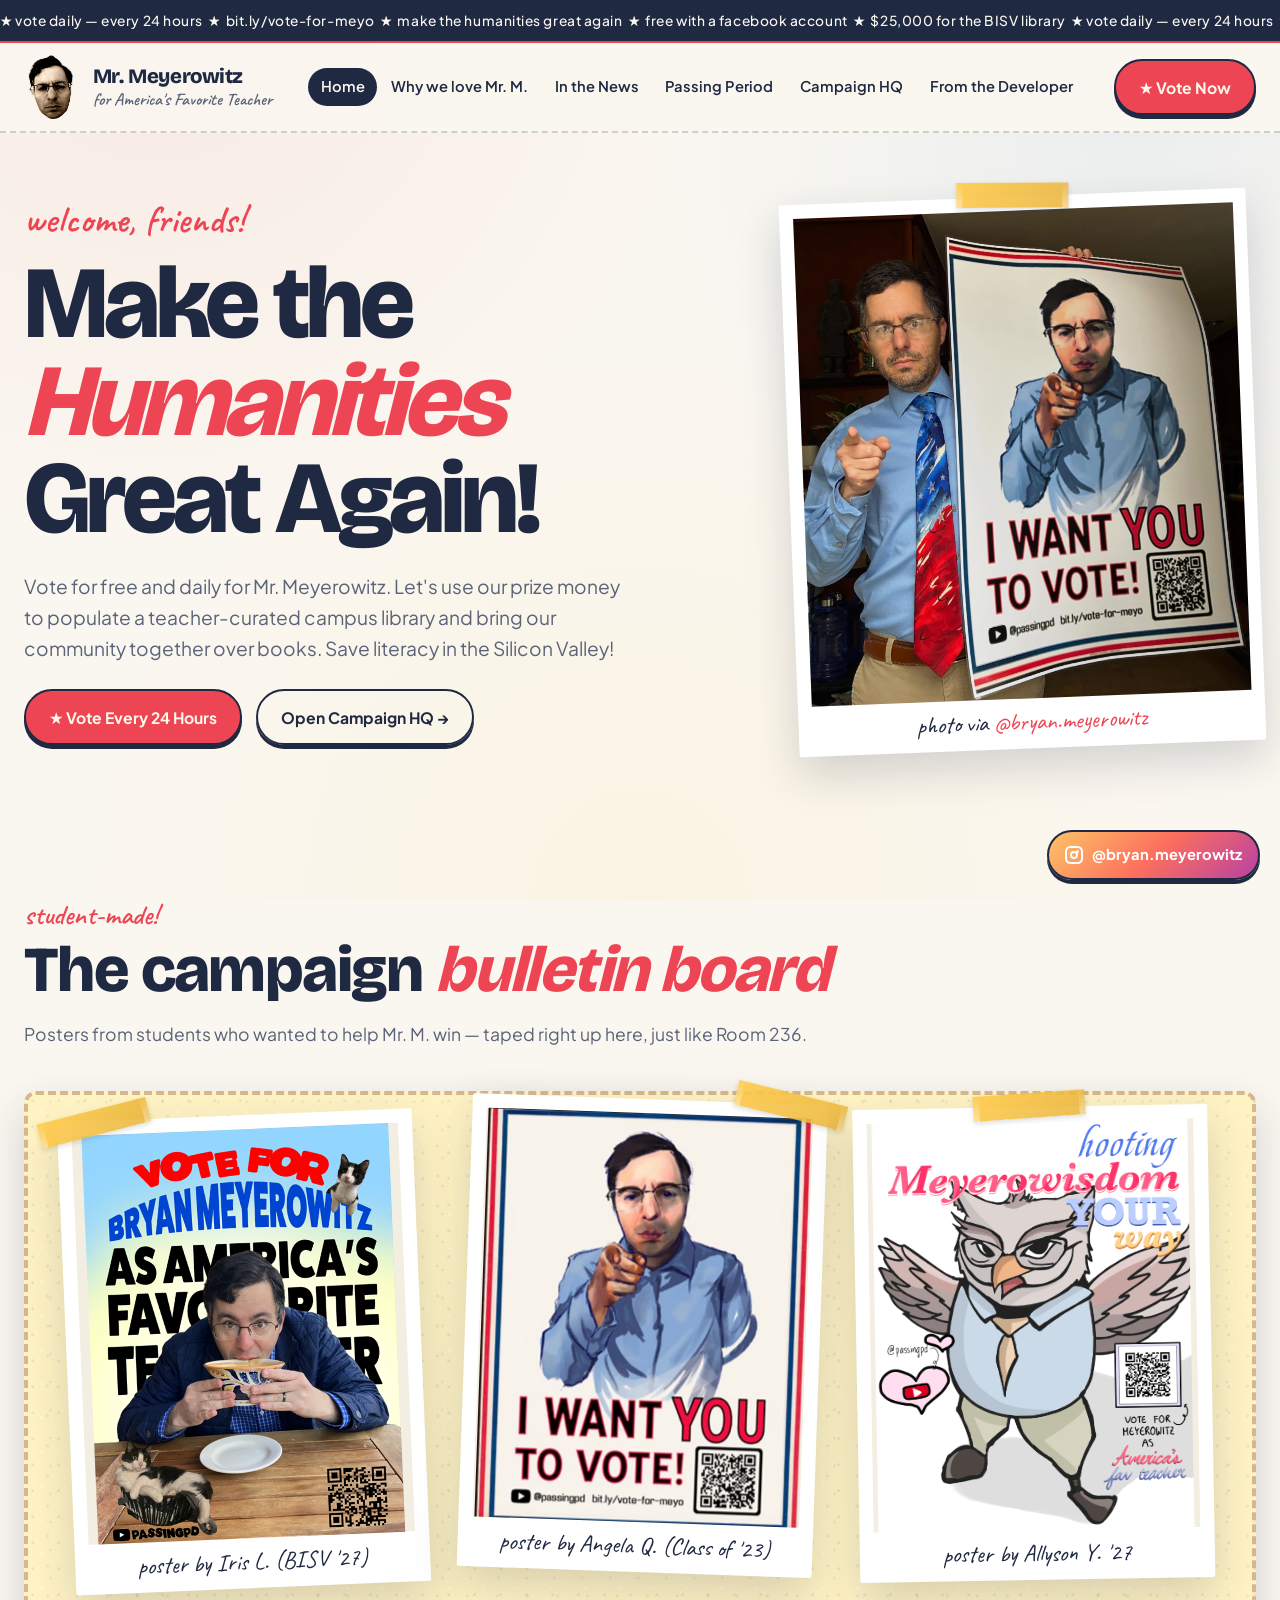
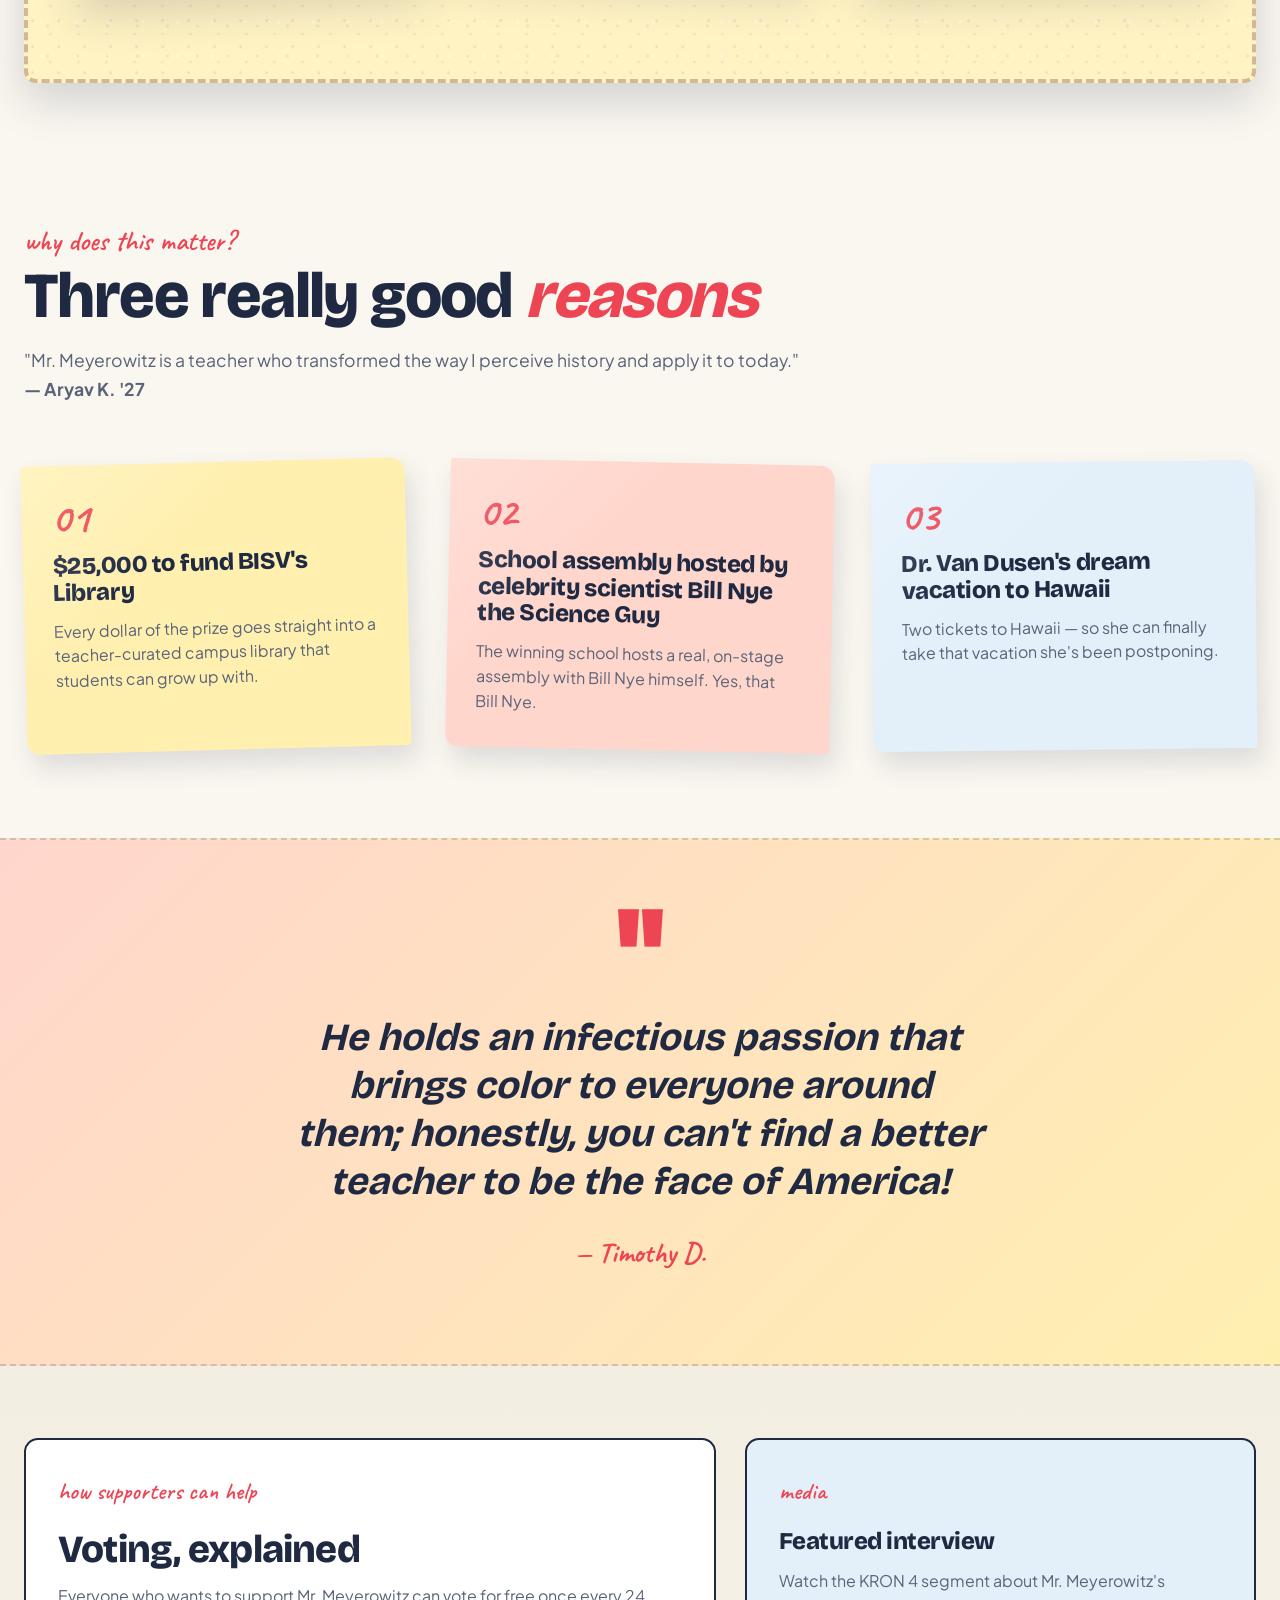
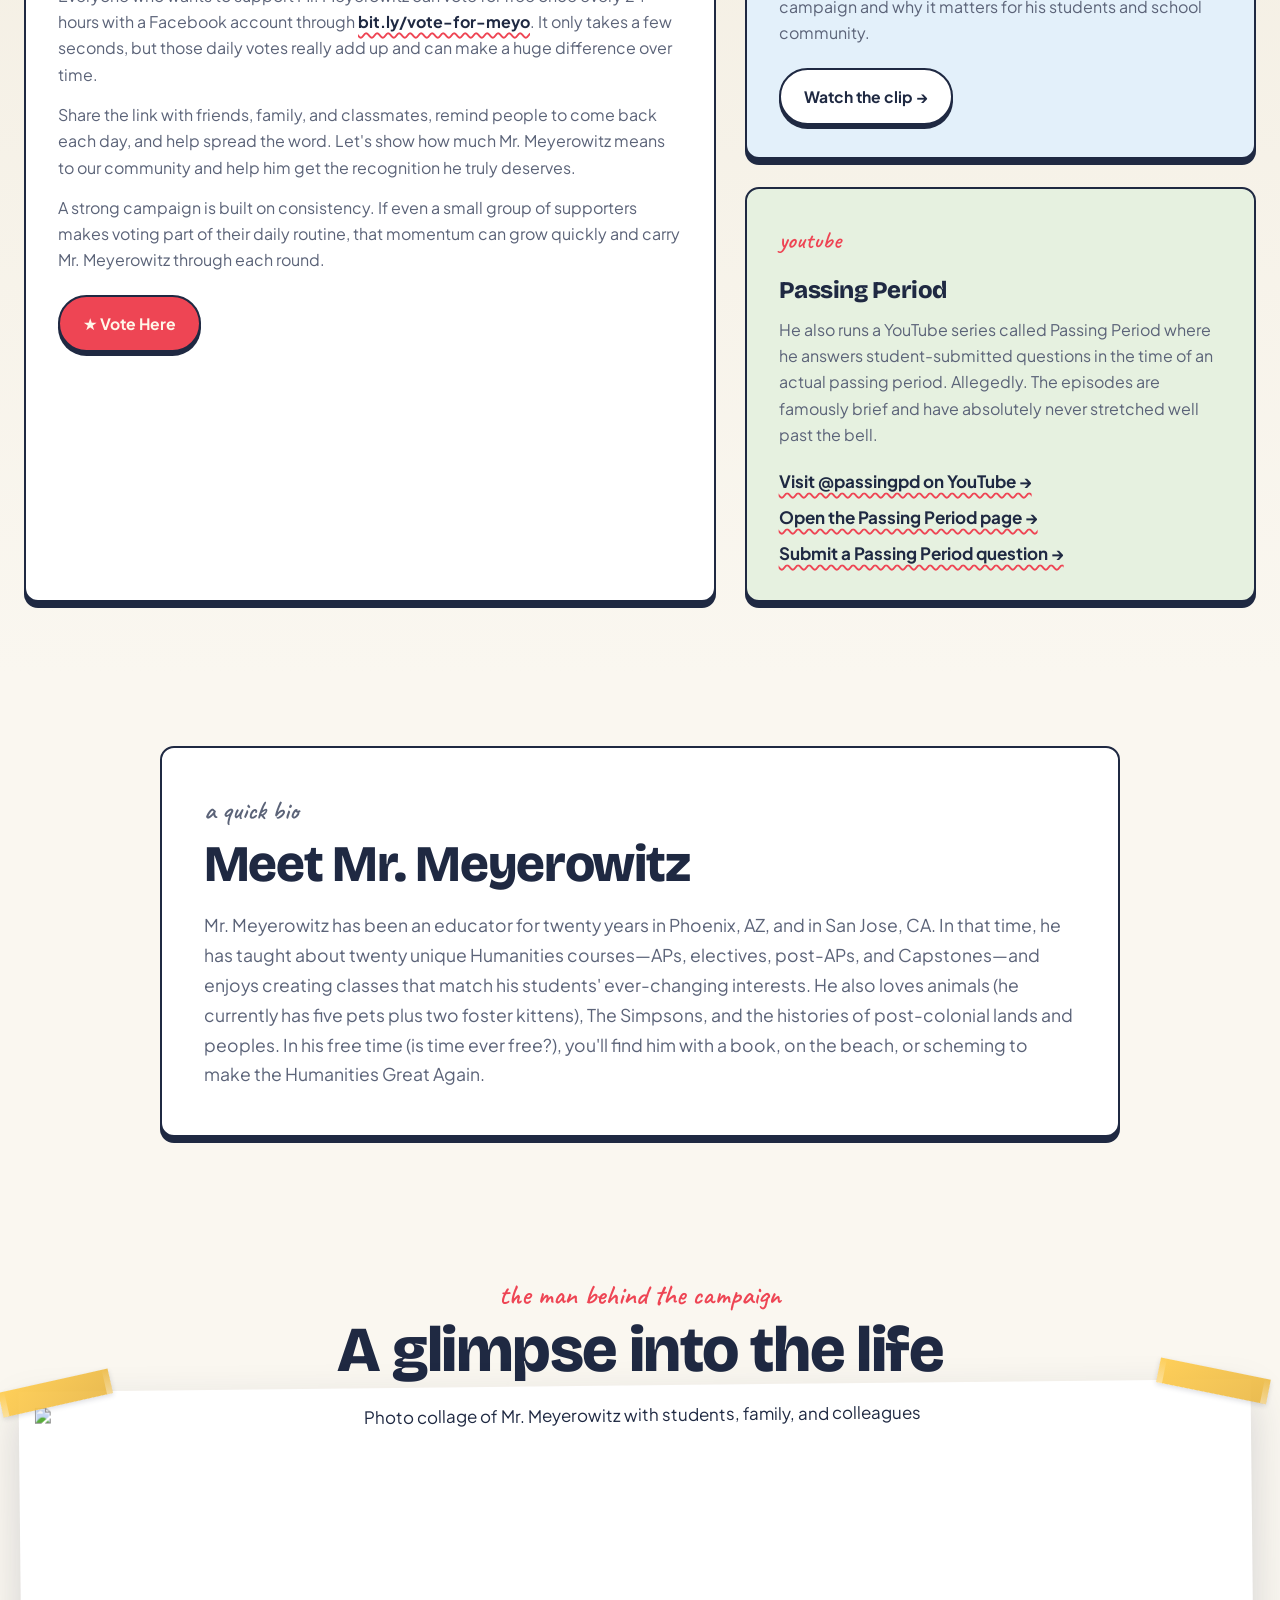
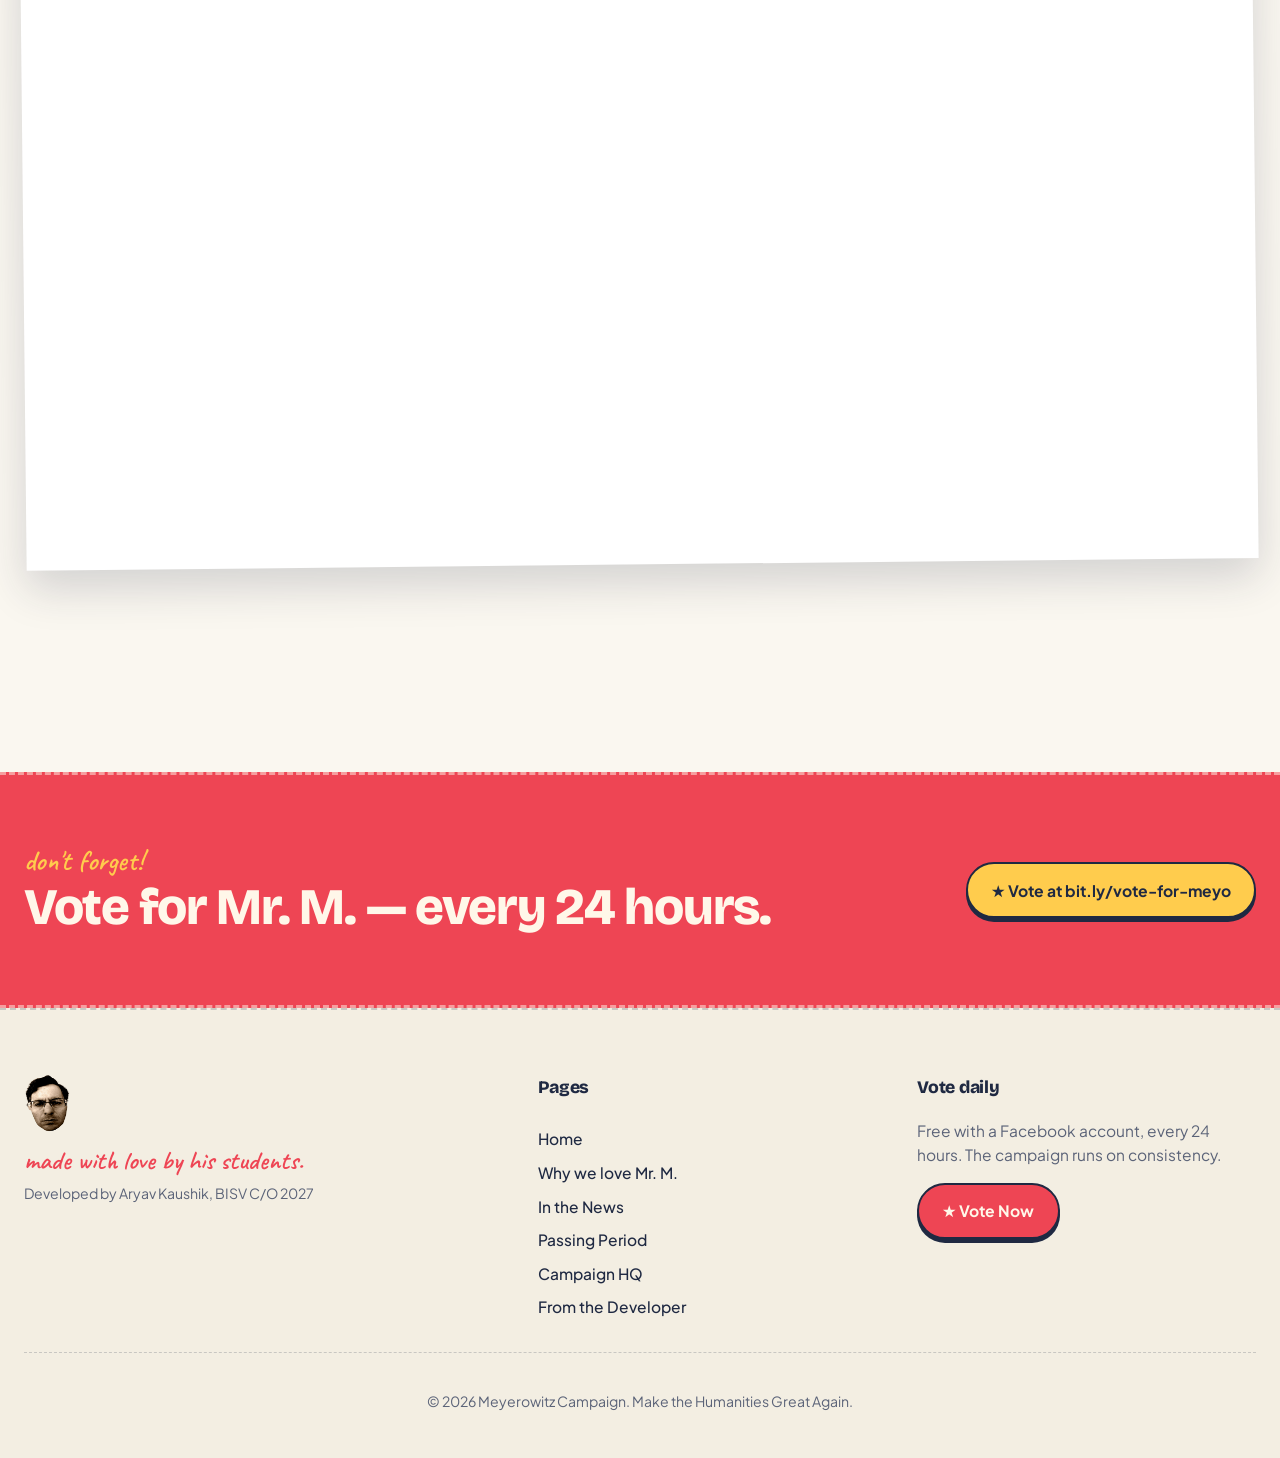
==== commit 20af8594: "Add files via upload typo fix" ====
--- a/index.html
+++ b/index.html
@@ -125,7 +125,7 @@
           <article class="sticky sticky-blue">
             <span class="sticky-num">03</span>
             <h3>Dr. Van Dusen's dream vacation to Hawaii</h3>
-            <p>Two tickets to Hawaii — so the head of school can finally take that vacation she's been postponing.</p>
+            <p>Two tickets to Hawaii — so she can finally take that vacation she's been postponing.</p>
           </article>
         </div>
       </div>
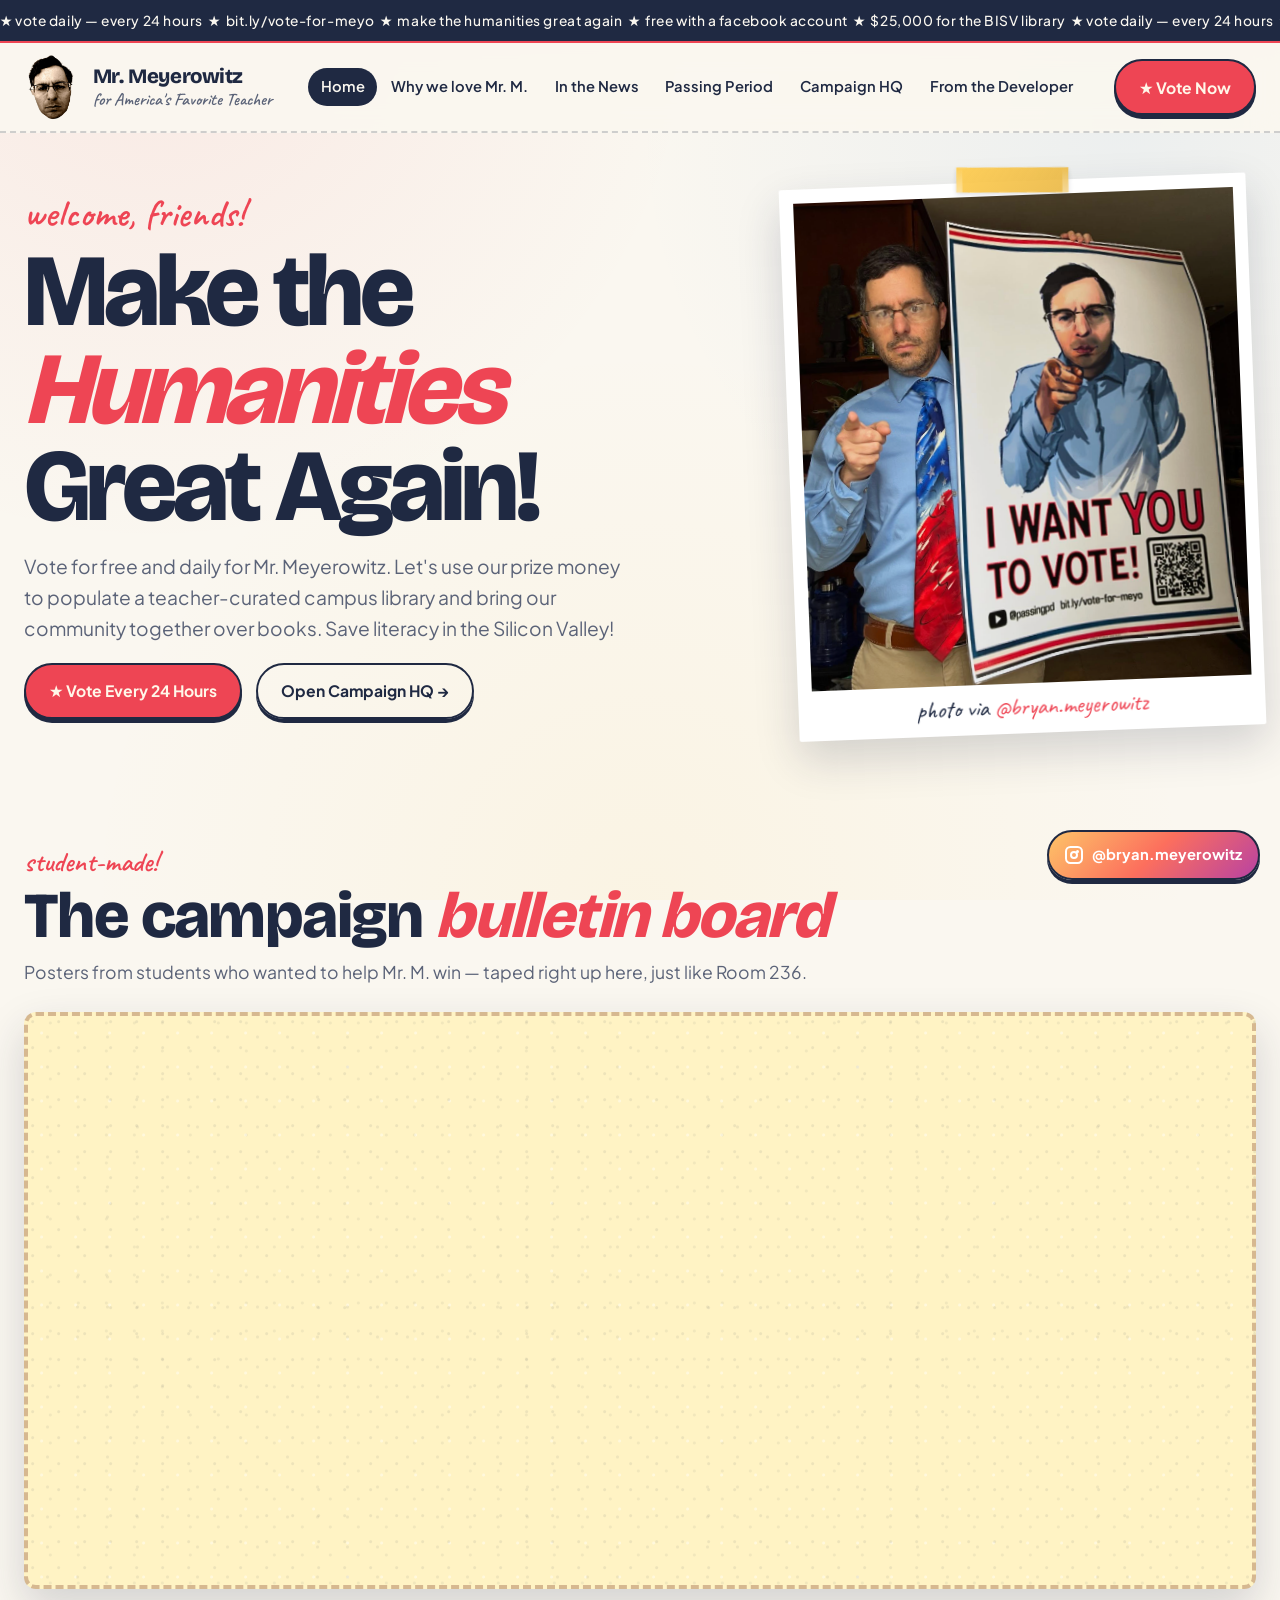
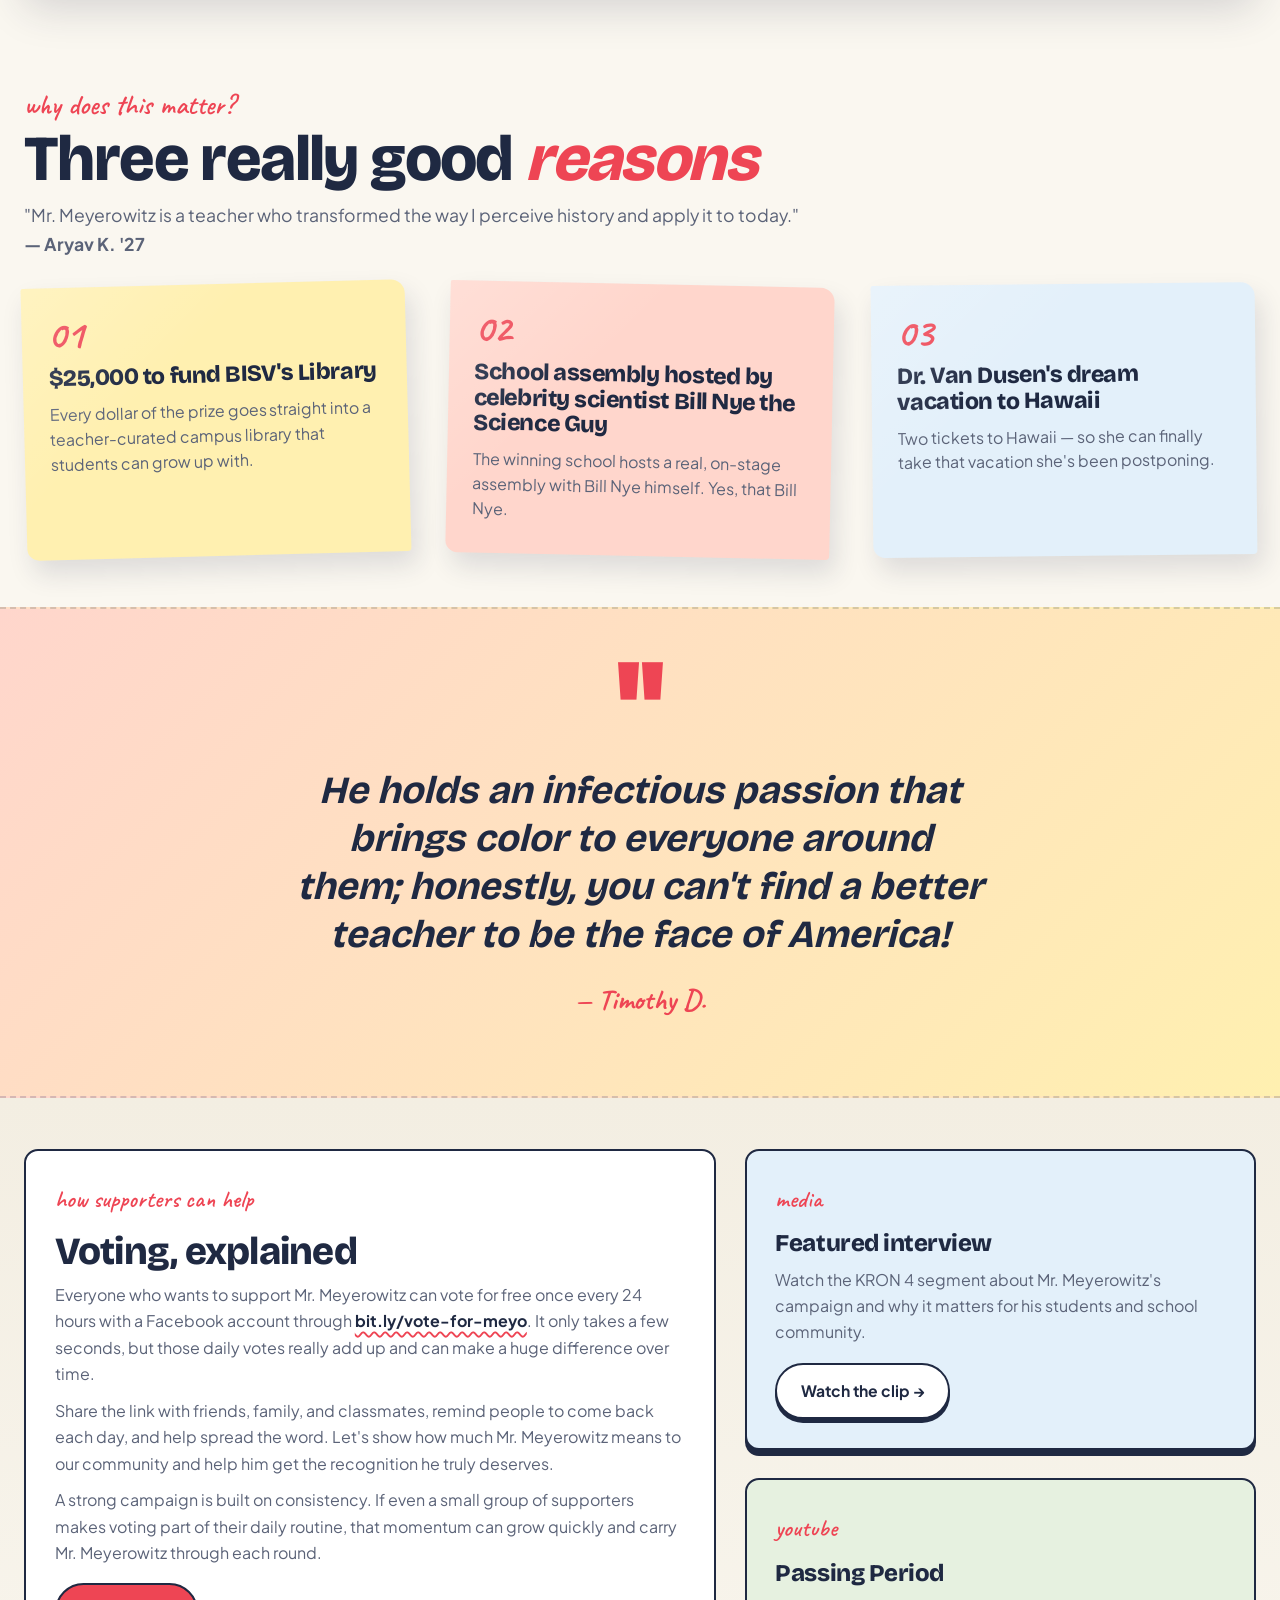
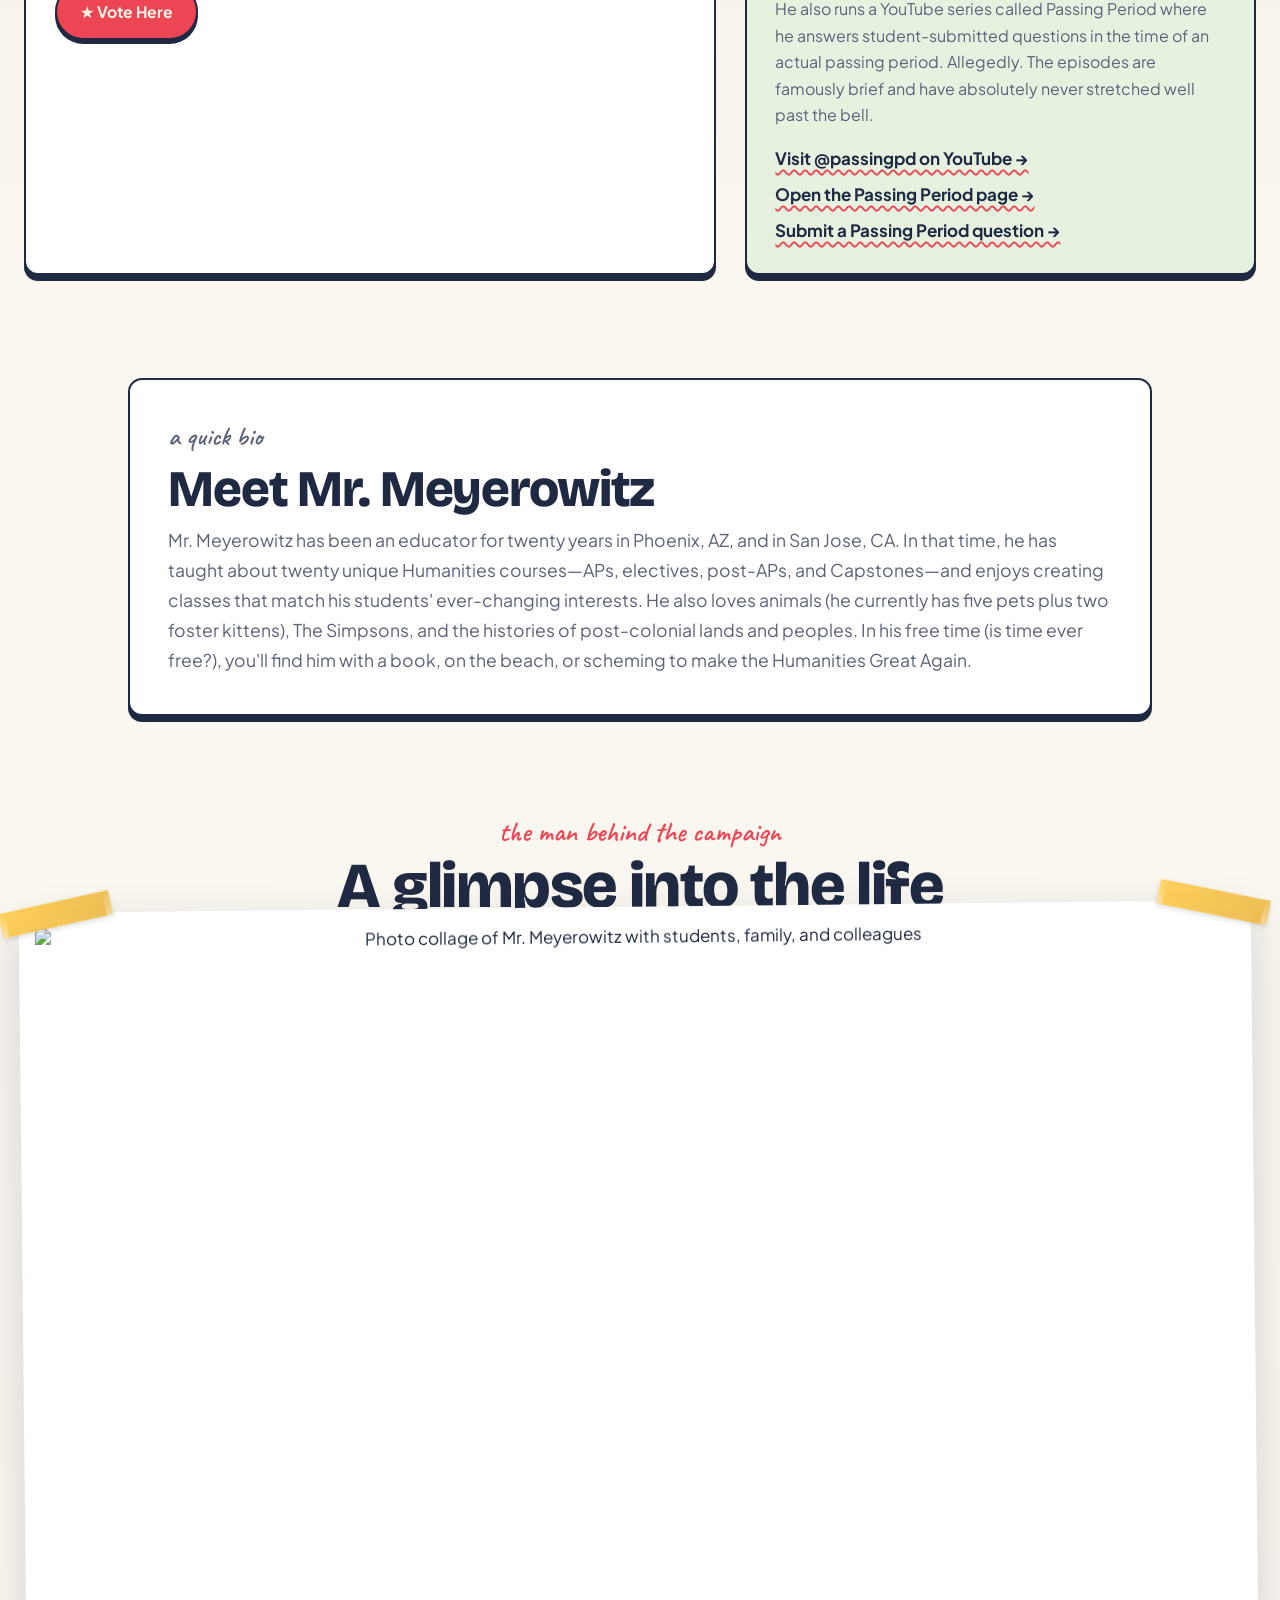
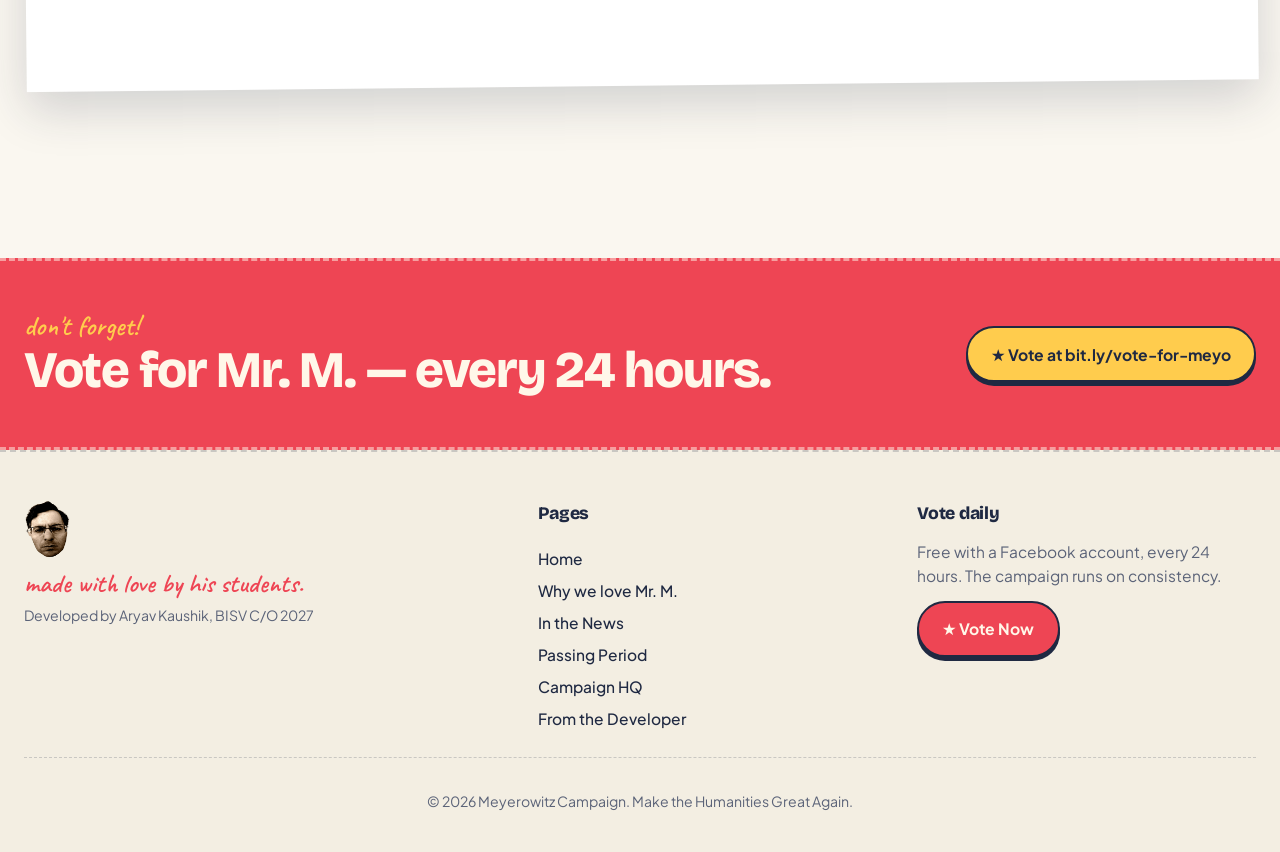
==== commit d41ec595: "adding google tags: tracking analytics hopefully works 🤞: also added click counter to the site" ====
--- a/index.html
+++ b/index.html
@@ -1,6 +1,15 @@
 <!DOCTYPE html>
 <html lang="en">
 <head>
+  <!-- Google tag (gtag.js) -->
+  <script async src="https://www.googletagmanager.com/gtag/js?id=G-DJ41K96FHC"></script>
+  <script>
+    window.dataLayer = window.dataLayer || [];
+    function gtag(){dataLayer.push(arguments);}
+    gtag('js', new Date());
+
+    gtag('config', 'G-DJ41K96FHC');
+  </script>
   <meta charset="UTF-8">
   <meta name="viewport" content="width=device-width, initial-scale=1.0">
   <title>Vote for Mr. Meyerowitz · America's Favorite Teacher</title>
@@ -19,7 +28,8 @@
   <link rel="preconnect" href="https://fonts.googleapis.com">
   <link rel="preconnect" href="https://fonts.gstatic.com" crossorigin>
   <link href="https://fonts.googleapis.com/css2?family=Bricolage+Grotesque:opsz,wght@12..96,500;12..96,700;12..96,800&family=Caveat:wght@500;600;700&family=Plus+Jakarta+Sans:wght@400;500;700;800&display=swap" rel="stylesheet">
-  <link rel="stylesheet" href="styles.css?v=ui-pass-3">
+  <link rel="stylesheet" href="styles.css?v=ui-pass-5">
+  <script>document.documentElement.classList.add('js');</script>
 </head>
 <body>
   <a class="skip-link" href="#main">Skip to content</a>
@@ -65,6 +75,7 @@
             <a class="button button-primary button-glow" href="https://bit.ly/vote-for-meyo" target="_blank" rel="noopener noreferrer">★ Vote Every 24 Hours</a>
             <a class="button button-ghost" href="campaign.html">Open Campaign HQ →</a>
           </div>
+          <p class="hero-vote-counter" data-vote-counter></p>
         </div>
         <figure class="polaroid polaroid-hero" data-parallax="0.05">
           <div class="tape tape-hero" aria-hidden="true"></div>
@@ -211,6 +222,7 @@
         <div>
           <p class="handwritten">don't forget!</p>
           <h2>Vote for Mr. M. — every 24 hours.</h2>
+          <p class="vote-counter" data-vote-counter></p>
         </div>
         <a class="button button-yellow button-glow" href="https://bit.ly/vote-for-meyo" target="_blank" rel="noopener noreferrer">★ Vote at bit.ly/vote-for-meyo</a>
       </div>
--- a/styles.css
+++ b/styles.css
@@ -30,6 +30,8 @@
   --rule: rgba(31, 41, 66, 0.14);
   --shadow-soft: 0 8px 24px rgba(31, 41, 66, 0.10);
   --shadow-deep: 0 18px 44px rgba(31, 41, 66, 0.18);
+
+  --ease: cubic-bezier(0.22, 1, 0.36, 1);
 
   --font-display: "Bricolage Grotesque", "Helvetica Neue", system-ui, sans-serif;
   --font-body: "Plus Jakarta Sans", "Helvetica Neue", system-ui, sans-serif;
@@ -85,7 +87,7 @@
 }
 .skip-link:focus { top: 0.5rem; }
 
-.container { width: min(1380px, calc(100% - 3rem)); margin: 0 auto; }
+.container { width: min(1500px, calc(100% - 3rem)); margin: 0 auto; }
 .container-narrow { width: min(880px, calc(100% - 3rem)); margin: 0 auto; }
 
 .handwritten,
@@ -136,9 +138,6 @@
   from { transform: translateX(0); }
   to { transform: translateX(-50%); }
 }
-@media (prefers-reduced-motion: reduce) {
-  .ribbon-track { animation: none; transform: translateX(-25%); }
-}
 
 /* ========== Site header ========== */
 .site-header {
@@ -164,13 +163,17 @@
   text-decoration: none;
   color: var(--ink);
   margin-right: 0.5rem;
-}
+  transition: transform 200ms var(--ease);
+}
+.brand:hover { transform: translateY(-1px); }
 .brand-mark {
   width: 3.4rem;
   height: 4.1rem;
   object-fit: contain;
   flex-shrink: 0;
-}
+  transition: transform 250ms var(--ease);
+}
+.brand:hover .brand-mark { transform: rotate(-4deg); }
 .brand-label { display: grid; line-height: 1.1; }
 .brand-label strong {
   font-family: var(--font-display);
@@ -204,10 +207,10 @@
   padding: 0.45rem 0.78rem;
   border-radius: 999px;
   color: var(--ink);
-  transition: background 150ms ease, color 150ms ease;
+  transition: background 180ms ease, color 180ms ease, transform 180ms var(--ease);
   white-space: nowrap;
 }
-.nav-links a:hover { background: rgba(31, 41, 66, 0.07); }
+.nav-links a:hover { background: rgba(31, 41, 66, 0.07); transform: translateY(-1px); }
 .nav-links a[aria-current="page"] {
   background: var(--ink);
   color: var(--paper);
@@ -230,13 +233,13 @@
   border: 2px solid var(--ink);
   box-shadow: 0 4px 0 var(--ink);
   cursor: pointer;
-  transition: transform 120ms ease, box-shadow 120ms ease, background 150ms ease;
+  transition: transform 160ms var(--ease), box-shadow 160ms var(--ease), background 180ms ease;
   white-space: nowrap;
   position: relative;
 }
 .button:hover {
-  transform: translateY(-2px);
-  box-shadow: 0 6px 0 var(--ink);
+  transform: translateY(-3px);
+  box-shadow: 0 7px 0 var(--ink);
 }
 .button:active {
   transform: translateY(2px);
@@ -247,7 +250,7 @@
 .button-yellow { background: var(--gold); color: var(--ink); }
 .button-yellow:hover { background: var(--gold-deep); }
 .button-ghost { background: transparent; }
-.button-row { display: flex; flex-wrap: wrap; gap: 0.85rem; margin-top: 1.6rem; }
+.button-row { display: flex; flex-wrap: wrap; gap: 0.85rem; margin-top: 1.2rem; }
 
 /* ========== Glowing vote button ========== */
 .button-glow {
@@ -275,19 +278,16 @@
 .button-glow:hover {
   animation: none;
 }
-@media (prefers-reduced-motion: reduce) {
-  .button-glow { animation: none; }
-}
 
 /* ========== Sections ========== */
-section { padding: 4.5rem 0; }
+section { padding: 3.2rem 0; }
 .section-warm { background: linear-gradient(180deg, var(--paper-deep), var(--paper)); }
 
 .section-head {
-  margin-bottom: 2.6rem;
-  max-width: 56rem;
-}
-.section-head .handwritten { margin-bottom: 0.5rem; }
+  margin-bottom: 1.6rem;
+  max-width: 60rem;
+}
+.section-head .handwritten { margin-bottom: 0.4rem; }
 .section-head h2 {
   font-family: var(--font-display);
   font-weight: 800;
@@ -300,31 +300,31 @@
 }
 .section-head h2 em { font-style: italic; color: var(--red); }
 .section-head .section-lead {
-  margin-top: 1.1rem;
+  margin-top: 0.6rem;
   font-size: 1.1rem;
   color: var(--ink-soft);
   line-height: 1.65;
   text-wrap: pretty;
-  max-width: 50rem;
+  max-width: 56rem;
 }
 .section-head-center { text-align: center; margin-left: auto; margin-right: auto; }
 
 /* ========== Hero ========== */
-.hero { padding: 4rem 0 5rem; }
+.hero { padding: 3rem 0 4rem; }
 .hero-grid {
   display: grid;
   grid-template-columns: 1.2fr 0.8fr;
   align-items: center;
   gap: 4rem;
 }
-.hero-howdy { font-size: 2.4rem; margin-bottom: 1rem; }
+.hero-howdy { font-size: 2.4rem; margin-bottom: 0.6rem; }
 .hero-title {
   font-family: var(--font-display);
   font-weight: 800;
   font-size: clamp(3rem, 8vw, 7rem);
   line-height: 0.95;
   letter-spacing: -0.04em;
-  margin: 0 0 1.5rem;
+  margin: 0 0 1rem;
   color: var(--ink);
   text-wrap: balance;
 }
@@ -351,7 +351,10 @@
   position: relative;
   display: block;
   max-width: 100%;
-  transition: transform 0.1s linear;
+  transition: box-shadow 280ms var(--ease);
+}
+.polaroid:hover {
+  box-shadow: 0 26px 56px rgba(31, 41, 66, 0.30);
 }
 .polaroid img {
   width: 100%;
@@ -404,8 +407,8 @@
 .bulletin {
   display: grid;
   grid-template-columns: repeat(3, minmax(0, 1fr));
-  gap: 3.5rem 2.5rem;
-  padding: 3.5rem 2.5rem;
+  gap: 3rem 2.5rem;
+  padding: 3rem 2.5rem;
   background-color: #fff3c4;
   background-image:
     radial-gradient(circle at 18% 22%, rgba(31, 41, 66, 0.08) 1px, transparent 2px),
@@ -419,7 +422,7 @@
   align-items: start;
   justify-items: center;
 }
-.bulletin-4 { grid-template-columns: repeat(4, minmax(0, 1fr)); gap: 2.8rem 1.8rem; }
+.bulletin-4 { grid-template-columns: repeat(4, minmax(0, 1fr)); gap: 2.5rem 1.8rem; }
 .bulletin .polaroid { width: 100%; }
 .bulletin .polaroid img {
   height: auto;
@@ -432,18 +435,17 @@
   display: grid;
   grid-template-columns: repeat(3, minmax(0, 1fr));
   gap: 2.5rem;
-  padding: 1rem 0;
 }
 .sticky {
-  padding: 2rem 1.85rem;
+  padding: 1.7rem 1.6rem;
   border-radius: 2px 14px 4px 12px;
   position: relative;
   box-shadow: 6px 14px 26px rgba(31, 41, 66, 0.13);
   display: flex;
   flex-direction: column;
-  gap: 0.85rem;
-  min-height: 18rem;
-  transition: transform 220ms ease;
+  gap: 0.7rem;
+  min-height: 17rem;
+  transition: transform 320ms var(--ease), box-shadow 320ms var(--ease);
 }
 .sticky::after {
   content: "";
@@ -453,13 +455,16 @@
   background: linear-gradient(135deg, rgba(255,255,255,0.22), transparent 35%);
   pointer-events: none;
 }
-.sticky:hover { transform: rotate(0) scale(1.025); }
+.sticky:hover {
+  transform: rotate(0) scale(1.035) translateY(-4px);
+  box-shadow: 8px 22px 36px rgba(31, 41, 66, 0.22);
+}
 .sticky-yellow { background: var(--gold-soft); transform: rotate(-1.5deg); }
 .sticky-pink { background: var(--pink-soft); transform: rotate(1.2deg); }
 .sticky-blue { background: var(--blue-soft); transform: rotate(-0.6deg); }
 .sticky-num {
   font-family: var(--font-marker);
-  font-size: 2.6rem;
+  font-size: 2.5rem;
   color: var(--red);
   font-weight: 700;
   line-height: 1;
@@ -467,7 +472,7 @@
 .sticky h3 {
   font-family: var(--font-display);
   font-weight: 800;
-  font-size: 1.5rem;
+  font-size: 1.45rem;
   line-height: 1.1;
   letter-spacing: -0.02em;
   margin: 0;
@@ -480,11 +485,11 @@
   color: var(--ink-soft);
 }
 
-/* ========== Quote band (now light) ========== */
+/* ========== Quote band ========== */
 .quote-band {
   background: linear-gradient(135deg, var(--pink-soft), var(--gold-soft));
   color: var(--ink);
-  padding: 5rem 0 5.5rem;
+  padding: 4rem 0 4.5rem;
   text-align: center;
   position: relative;
   border-block: 2px dashed rgba(31, 41, 66, 0.18);
@@ -512,7 +517,7 @@
 }
 .quote-band cite {
   display: block;
-  margin-top: 1.6rem;
+  margin-top: 1.2rem;
   font-family: var(--font-marker);
   font-style: normal;
   font-size: 1.8rem;
@@ -531,16 +536,21 @@
   background: var(--paper-card);
   border: 2px solid var(--ink);
   border-radius: 14px;
-  padding: 2rem;
+  padding: 1.8rem;
   box-shadow: 0 6px 0 var(--ink);
   display: flex;
   flex-direction: column;
-  gap: 0.85rem;
+  gap: 0.65rem;
+  transition: transform 250ms var(--ease), box-shadow 250ms var(--ease);
+}
+.card:hover {
+  transform: translateY(-4px);
+  box-shadow: 0 10px 0 var(--ink), 0 16px 32px rgba(31, 41, 66, 0.12);
 }
 .card .handwritten {
   font-size: 1.5rem;
   color: var(--red);
-  margin-bottom: 0.2rem;
+  margin-bottom: 0.1rem;
 }
 .card h2,
 .card h3 {
@@ -554,7 +564,7 @@
 .card h2 { font-size: clamp(1.8rem, 3vw, 2.4rem); }
 .card h3 { font-size: 1.5rem; }
 .card p { margin: 0; line-height: 1.65; color: var(--ink-soft); font-size: 1rem; }
-.card .button { align-self: flex-start; margin-top: 0.5rem; }
+.card .button { align-self: flex-start; margin-top: 0.4rem; }
 
 .card-stack { display: grid; gap: 1.8rem; }
 .card-blue { background: var(--blue-soft); }
@@ -574,19 +584,24 @@
   background: var(--paper-card);
   border: 2px solid var(--ink);
   border-radius: 14px;
-  padding: 2.6rem 2.6rem 2.8rem;
+  padding: 2.2rem 2.4rem 2.4rem;
   box-shadow: 0 6px 0 var(--ink);
-  max-width: 60rem;
+  max-width: 64rem;
   margin: 0 auto;
-}
-.bio-card .handwritten { font-size: 1.65rem; margin-bottom: 0.3rem; }
+  transition: transform 250ms var(--ease), box-shadow 250ms var(--ease);
+}
+.bio-card:hover {
+  transform: translateY(-4px);
+  box-shadow: 0 10px 0 var(--ink), 0 16px 32px rgba(31, 41, 66, 0.12);
+}
+.bio-card .handwritten { font-size: 1.65rem; margin-bottom: 0.25rem; }
 .bio-card h2 {
   font-family: var(--font-display);
   font-weight: 800;
   font-size: clamp(2rem, 4vw, 3.2rem);
   line-height: 1;
   letter-spacing: -0.025em;
-  margin: 0 0 1.3rem;
+  margin: 0 0 0.7rem;
 }
 .bio-card p { margin: 0; font-size: 1.1rem; line-height: 1.7; color: var(--ink-soft); }
 
@@ -597,20 +612,21 @@
   display: inline-block;
   background: var(--paper-card);
   padding: 1rem 1rem 0.8rem;
-  margin: 2rem auto 0;
+  margin: 1.2rem auto 0;
   box-shadow: var(--shadow-deep);
   transform: rotate(-0.6deg) translateY(var(--parallax-y, 0));
-  max-width: 1300px;
+  max-width: 1400px;
   width: 100%;
-  transition: transform 0.1s linear;
-}
+  transition: box-shadow 280ms var(--ease);
+}
+.collage-frame:hover { box-shadow: 0 26px 56px rgba(31, 41, 66, 0.28); }
 .collage-frame img { width: 100%; height: auto; display: block; }
 
 /* ========== Vote strip ========== */
 .vote-strip {
   background: var(--red);
   color: #fff7e9;
-  padding: 4.5rem 0;
+  padding: 3.2rem 0;
   border-block: 3px dashed rgba(255, 247, 233, 0.5);
   position: relative;
 }
@@ -620,26 +636,26 @@
   gap: 2rem;
   align-items: center;
 }
-.vote-strip .handwritten { color: var(--gold); font-size: 1.8rem; }
+.vote-strip .handwritten { color: var(--gold); font-size: 1.75rem; }
 .vote-strip h2 {
   font-family: var(--font-display);
   font-weight: 800;
   font-size: clamp(2rem, 4vw, 3.2rem);
   line-height: 1;
   letter-spacing: -0.025em;
-  margin: 0.4rem 0 0;
+  margin: 0.3rem 0 0;
   text-wrap: balance;
   color: #fff7e9;
 }
 
 /* ========== Page hero (sub-pages) ========== */
 .page-hero {
-  padding: 4.5rem 0 3rem;
+  padding: 3rem 0 2rem;
   text-align: center;
 }
 .page-hero .handwritten {
-  font-size: 2rem;
-  margin-bottom: 0.5rem;
+  font-size: 1.95rem;
+  margin-bottom: 0.4rem;
 }
 .page-title {
   font-family: var(--font-display);
@@ -654,11 +670,11 @@
 }
 .page-title em { font-style: italic; color: var(--red); }
 .page-hero .lead {
-  margin: 1.3rem auto 0;
+  margin: 0.8rem auto 0;
   font-size: 1.18rem;
   line-height: 1.6;
   color: var(--ink-soft);
-  max-width: 48rem;
+  max-width: 52rem;
   text-wrap: pretty;
 }
 
@@ -672,7 +688,7 @@
   background: var(--paper-card);
   border: 1px solid rgba(31, 41, 66, 0.18);
   border-top: 5px double var(--red);
-  padding: 2rem 2rem 2.1rem;
+  padding: 1.9rem 1.9rem 2rem;
   box-shadow: 0 10px 22px rgba(31, 41, 66, 0.1);
   position: relative;
   display: flex;
@@ -683,12 +699,16 @@
   );
   background-size: 100% 1.7rem;
   background-position: 0 2.6rem;
+  transition: box-shadow 280ms var(--ease);
+}
+.index-card:hover {
+  box-shadow: 0 18px 36px rgba(31, 41, 66, 0.18);
 }
 .index-card-author {
   font-family: var(--font-marker);
   font-size: 1.7rem;
   color: var(--red);
-  margin: 0 0 0.45rem;
+  margin: 0 0 0.4rem;
   line-height: 1;
   font-weight: 700;
 }
@@ -710,43 +730,44 @@
   background: var(--paper-card);
   border: 1px solid rgba(31, 41, 66, 0.16);
   border-radius: 4px;
-  padding: 3rem 3rem 3rem 5.5rem;
+  padding: 2.4rem 2.6rem 2.4rem 5.2rem;
   box-shadow: 0 18px 40px rgba(31, 41, 66, 0.1);
   position: relative;
   background-image:
     linear-gradient(to right,
-      transparent 4.4rem,
-      rgba(238, 69, 84, 0.4) 4.4rem,
-      rgba(238, 69, 84, 0.4) calc(4.4rem + 1px),
-      transparent calc(4.4rem + 1px)
+      transparent 4.1rem,
+      rgba(238, 69, 84, 0.4) 4.1rem,
+      rgba(238, 69, 84, 0.4) calc(4.1rem + 1px),
+      transparent calc(4.1rem + 1px)
     );
   max-width: 920px;
   margin: 0 auto;
 }
-.notebook + .notebook { margin-top: 3rem; }
-.notebook .handwritten { font-size: 1.6rem; margin-bottom: 0.4rem; }
+.notebook-wide { max-width: 1200px; }
+.notebook + .notebook { margin-top: 2.4rem; }
+.notebook .handwritten { font-size: 1.6rem; margin-bottom: 0.3rem; }
 .notebook h2 {
   font-family: var(--font-display);
   font-weight: 800;
   font-size: clamp(1.9rem, 3.5vw, 2.7rem);
   line-height: 1.05;
   letter-spacing: -0.025em;
-  margin: 0 0 0.5rem;
+  margin: 0 0 0.4rem;
   text-wrap: balance;
 }
 .notebook h2 em { font-style: italic; color: var(--red); }
 .notebook h3 {
   font-family: var(--font-display);
   font-weight: 700;
-  font-size: 1.35rem;
+  font-size: 1.3rem;
   line-height: 1.2;
   letter-spacing: -0.015em;
-  margin: 2rem 0 0.8rem;
+  margin: 1.4rem 0 0.4rem;
   color: var(--red-deep);
 }
 .notebook p {
-  margin: 0 0 1rem;
-  font-size: 1.08rem;
+  margin: 0 0 0.85rem;
+  font-size: 1.06rem;
   line-height: 1.75;
   color: var(--ink);
 }
@@ -754,7 +775,7 @@
   font-family: var(--font-marker);
   font-size: 1.4rem;
   color: var(--ink-soft);
-  margin: 0.4rem 0 1.4rem;
+  margin: 0.2rem 0 1.1rem;
   font-weight: 600;
 }
 .notebook a { color: var(--red-deep); font-weight: 600; }
@@ -763,7 +784,7 @@
   font-family: var(--font-marker);
   font-size: 1.8rem;
   color: var(--red);
-  margin-top: 1.6rem;
+  margin-top: 1.2rem;
   text-align: right;
   font-weight: 700;
 }
@@ -781,19 +802,24 @@
   border-radius: 14px;
   padding: 2rem;
   box-shadow: 0 6px 0 var(--ink);
-}
-.share-card .handwritten { font-size: 1.6rem; margin-bottom: 0.4rem; }
+  transition: transform 250ms var(--ease), box-shadow 250ms var(--ease);
+}
+.share-card:hover {
+  transform: translateY(-4px);
+  box-shadow: 0 10px 0 var(--ink), 0 16px 32px rgba(31, 41, 66, 0.12);
+}
+.share-card .handwritten { font-size: 1.6rem; margin-bottom: 0.3rem; }
 .share-card h2 {
   font-family: var(--font-display);
   font-weight: 800;
   font-size: clamp(1.8rem, 3.5vw, 2.4rem);
   line-height: 1;
   letter-spacing: -0.02em;
-  margin: 0 0 0.6rem;
+  margin: 0 0 0.4rem;
 }
 .message-box {
-  margin: 1rem 0 1.2rem;
-  padding: 1.2rem 1.4rem;
+  margin: 0.8rem 0 1rem;
+  padding: 1.1rem 1.3rem;
   background: var(--gold-soft);
   border: 2px dashed var(--ink);
   border-radius: 8px;
@@ -814,15 +840,20 @@
   background: var(--paper-card);
   border: 2px solid var(--ink);
   border-radius: 14px;
-  padding: 1.5rem;
+  padding: 1.4rem;
   box-shadow: 0 6px 0 var(--ink);
   text-align: center;
   display: flex;
   flex-direction: column;
   align-items: center;
-  gap: 0.65rem;
-}
-.qr-card .handwritten { font-size: 1.5rem; color: var(--red); }
+  gap: 0.55rem;
+  transition: transform 250ms var(--ease), box-shadow 250ms var(--ease);
+}
+.qr-card:hover {
+  transform: translateY(-4px);
+  box-shadow: 0 10px 0 var(--ink), 0 16px 32px rgba(31, 41, 66, 0.12);
+}
+.qr-card .handwritten { font-size: 1.45rem; color: var(--red); }
 .qr-img {
   width: min(220px, 100%);
   height: auto;
@@ -839,27 +870,27 @@
   letter-spacing: 0.02em;
 }
 
-/* ========== Footer (now light) ========== */
+/* ========== Footer ========== */
 .site-footer {
   background: var(--paper-deep);
   color: var(--ink);
-  padding: 4rem 0 2rem;
+  padding: 3rem 0 1.6rem;
   border-top: 2px dashed rgba(31, 41, 66, 0.2);
 }
 .footer-grid {
   display: grid;
   grid-template-columns: 1.4fr 1fr 1fr;
   gap: 2.5rem;
-  padding-bottom: 2rem;
+  padding-bottom: 1.6rem;
   border-bottom: 1px dashed rgba(31, 41, 66, 0.2);
 }
 .footer-tagline {
   display: flex;
   flex-direction: column;
-  gap: 0.5rem;
+  gap: 0.4rem;
 }
 .footer-tagline .footer-mark {
-  width: 3rem; height: 3.6rem; margin-bottom: 0.5rem;
+  width: 3rem; height: 3.6rem; margin-bottom: 0.4rem;
 }
 .footer-tagline .handwritten {
   color: var(--red);
@@ -874,21 +905,22 @@
   font-family: var(--font-display);
   font-weight: 800;
   font-size: 1.1rem;
-  margin: 0 0 1rem;
+  margin: 0 0 0.7rem;
   letter-spacing: -0.015em;
   color: var(--ink);
 }
-.footer-nav { display: flex; flex-direction: column; gap: 0.55rem; }
+.footer-nav { display: flex; flex-direction: column; gap: 0.45rem; }
 .footer-nav a {
   text-decoration: none;
   color: var(--ink);
   font-weight: 500;
   font-size: 0.97rem;
-  transition: color 150ms ease;
-}
-.footer-nav a:hover { color: var(--red); }
+  transition: color 180ms ease, transform 180ms var(--ease);
+  width: fit-content;
+}
+.footer-nav a:hover { color: var(--red); transform: translateX(3px); }
 .footer-cta p {
-  margin: 0 0 1rem;
+  margin: 0 0 0.8rem;
   color: var(--ink-soft);
   font-size: 0.97rem;
   line-height: 1.55;
@@ -901,7 +933,7 @@
 }
 .footer-cta .button:hover { background: var(--red-deep); }
 .footer-bottom {
-  padding-top: 1.4rem;
+  padding-top: 1.1rem;
   text-align: center;
   font-size: 0.88rem;
   color: var(--ink-soft);
@@ -925,9 +957,9 @@
   font-weight: 700;
   font-size: 0.92rem;
   box-shadow: 0 4px 0 var(--ink);
-  transition: transform 120ms ease, box-shadow 120ms ease;
-}
-.instagram-float:hover { transform: translateY(-2px); box-shadow: 0 6px 0 var(--ink); }
+  transition: transform 180ms var(--ease), box-shadow 180ms var(--ease);
+}
+.instagram-float:hover { transform: translateY(-3px); box-shadow: 0 7px 0 var(--ink); }
 .instagram-float:active { transform: translateY(2px); box-shadow: 0 1px 0 var(--ink); }
 .instagram-icon {
   position: relative;
@@ -953,6 +985,130 @@
   border-radius: 999px;
 }
 
+/* ========== Vote counter ========== */
+.vote-counter {
+  margin: 0;
+  font-family: var(--font-marker);
+  font-weight: 700;
+  line-height: 1;
+}
+.vote-counter:empty { display: none; }
+
+.vote-strip .vote-counter {
+  font-size: 1.65rem;
+  color: var(--gold);
+  margin-top: 0.55rem;
+}
+
+.hero-vote-counter {
+  display: inline-flex;
+  align-items: center;
+  gap: 0.55rem;
+  margin: 1.4rem 0 0;
+  padding: 0.55rem 1.15rem;
+  background: var(--paper-card);
+  border: 2px solid var(--ink);
+  border-radius: 999px;
+  font-family: var(--font-marker);
+  font-size: 1.4rem;
+  color: var(--ink);
+  font-weight: 700;
+  box-shadow: 0 4px 0 var(--ink);
+  width: fit-content;
+}
+.hero-vote-counter:empty { display: none; }
+.hero-vote-counter::before {
+  content: "★";
+  color: var(--red);
+  font-weight: 800;
+  font-size: 1.2rem;
+}
+
+/* Voted state for vote buttons */
+.button-voted {
+  opacity: 0.65;
+  filter: saturate(0.5);
+  animation: none !important;
+}
+.button-voted:hover {
+  transform: none;
+  box-shadow: 0 4px 0 var(--ink);
+}
+.button-voted::after {
+  content: " ✓";
+  color: #6fc56f;
+  font-weight: 800;
+  margin-left: 0.15rem;
+}
+
+/* ========== Reveal animations (scroll-triggered) ========== */
+.js .section-head,
+.js .card,
+.js .index-card,
+.js .sticky,
+.js .bio-card,
+.js .share-card,
+.js .qr-card,
+.js .notebook,
+.js .collage-frame,
+.js .bulletin .polaroid,
+.js .vote-strip-inner {
+  opacity: 0;
+  transition: opacity 0.85s var(--ease);
+}
+.js .reveal-in { opacity: 1; }
+
+/* ========== Hero / page-hero load animations ========== */
+@keyframes hero-fade-up {
+  from { opacity: 0; transform: translateY(18px); }
+  to { opacity: 1; transform: none; }
+}
+@keyframes hero-fade {
+  from { opacity: 0; }
+  to { opacity: 1; }
+}
+
+.js .hero-text > *,
+.js .page-hero .container > * {
+  opacity: 0;
+  animation: hero-fade-up 0.75s var(--ease) forwards;
+}
+.js .hero-text > *:nth-child(1) { animation-delay: 0.05s; }
+.js .hero-text > *:nth-child(2) { animation-delay: 0.18s; }
+.js .hero-text > *:nth-child(3) { animation-delay: 0.30s; }
+.js .hero-text > *:nth-child(4) { animation-delay: 0.42s; }
+
+.js .page-hero .container > *:nth-child(1) { animation-delay: 0.05s; }
+.js .page-hero .container > *:nth-child(2) { animation-delay: 0.18s; }
+.js .page-hero .container > *:nth-child(3) { animation-delay: 0.30s; }
+
+.js .polaroid-hero {
+  opacity: 0;
+  animation: hero-fade 0.95s var(--ease) 0.25s forwards;
+}
+
+@media (prefers-reduced-motion: reduce) {
+  .js .section-head,
+  .js .card,
+  .js .index-card,
+  .js .sticky,
+  .js .bio-card,
+  .js .share-card,
+  .js .qr-card,
+  .js .notebook,
+  .js .collage-frame,
+  .js .bulletin .polaroid,
+  .js .vote-strip-inner,
+  .js .hero-text > *,
+  .js .page-hero .container > *,
+  .js .polaroid-hero {
+    opacity: 1;
+    animation: none;
+  }
+  .ribbon-track { animation: none; transform: translateX(-25%); }
+  .button-glow { animation: none; }
+}
+
 /* ========== Responsive ========== */
 @media (max-width: 1180px) {
   .hero-grid { grid-template-columns: 1.1fr 0.9fr; gap: 3rem; }
@@ -970,8 +1126,8 @@
 }
 
 @media (max-width: 900px) {
-  .bulletin { grid-template-columns: repeat(2, minmax(0, 1fr)); padding: 2.5rem 1.75rem; }
-  .sticky-grid { grid-template-columns: 1fr; gap: 2.5rem; }
+  .bulletin { grid-template-columns: repeat(2, minmax(0, 1fr)); padding: 2.2rem 1.6rem; }
+  .sticky-grid { grid-template-columns: 1fr; gap: 2rem; }
   .testimonial-grid { grid-template-columns: 1fr; gap: 1.5rem; }
   .footer-grid { grid-template-columns: 1fr; gap: 2rem; }
   .vote-strip-inner { grid-template-columns: 1fr; text-align: center; gap: 1.4rem; }
@@ -980,27 +1136,27 @@
 
 @media (max-width: 640px) {
   body { font-size: 16px; }
-  .container { width: min(100% - 1.5rem, 1380px); }
-  section { padding: 3.2rem 0; }
-  .hero { padding: 2rem 0 3rem; }
+  .container { width: min(100% - 1.5rem, 1500px); }
+  section { padding: 2.6rem 0; }
+  .hero { padding: 1.6rem 0 2.6rem; }
   .hero-howdy { font-size: 1.95rem; }
   .hero-title { font-size: clamp(2.5rem, 11vw, 4rem); }
   .button-row .button { flex: 1 1 100%; }
-  .bulletin, .bulletin-4 { grid-template-columns: 1fr; padding: 2rem 1.4rem; gap: 2.5rem; border-width: 3px; }
+  .bulletin, .bulletin-4 { grid-template-columns: 1fr; padding: 1.8rem 1.3rem; gap: 2rem; border-width: 3px; }
   .notebook {
-    padding: 2rem 1.4rem 2rem 3.2rem;
+    padding: 1.8rem 1.3rem 1.8rem 3rem;
     background-image: linear-gradient(to right,
-      transparent 2.4rem,
-      rgba(238, 69, 84, 0.4) 2.4rem,
-      rgba(238, 69, 84, 0.4) calc(2.4rem + 1px),
-      transparent calc(2.4rem + 1px)
+      transparent 2.2rem,
+      rgba(238, 69, 84, 0.4) 2.2rem,
+      rgba(238, 69, 84, 0.4) calc(2.2rem + 1px),
+      transparent calc(2.2rem + 1px)
     );
   }
-  .quote-band { padding: 3.2rem 0 3.5rem; }
+  .quote-band { padding: 2.6rem 0 2.8rem; }
   .big-quote { font-size: 6.2rem; }
   .brand-mark { width: 2.6rem; height: 3.1rem; }
   .brand-label strong { font-size: 1.05rem; }
-  .footer-grid { padding-bottom: 1.5rem; }
+  .footer-grid { padding-bottom: 1.2rem; }
   .instagram-float { padding: 0.6rem 0.85rem; font-size: 0.82rem; right: 0.8rem; bottom: 0.8rem; }
   .collage-frame { padding: 0.6rem; }
   .nav-row { padding: 0.6rem 0; }
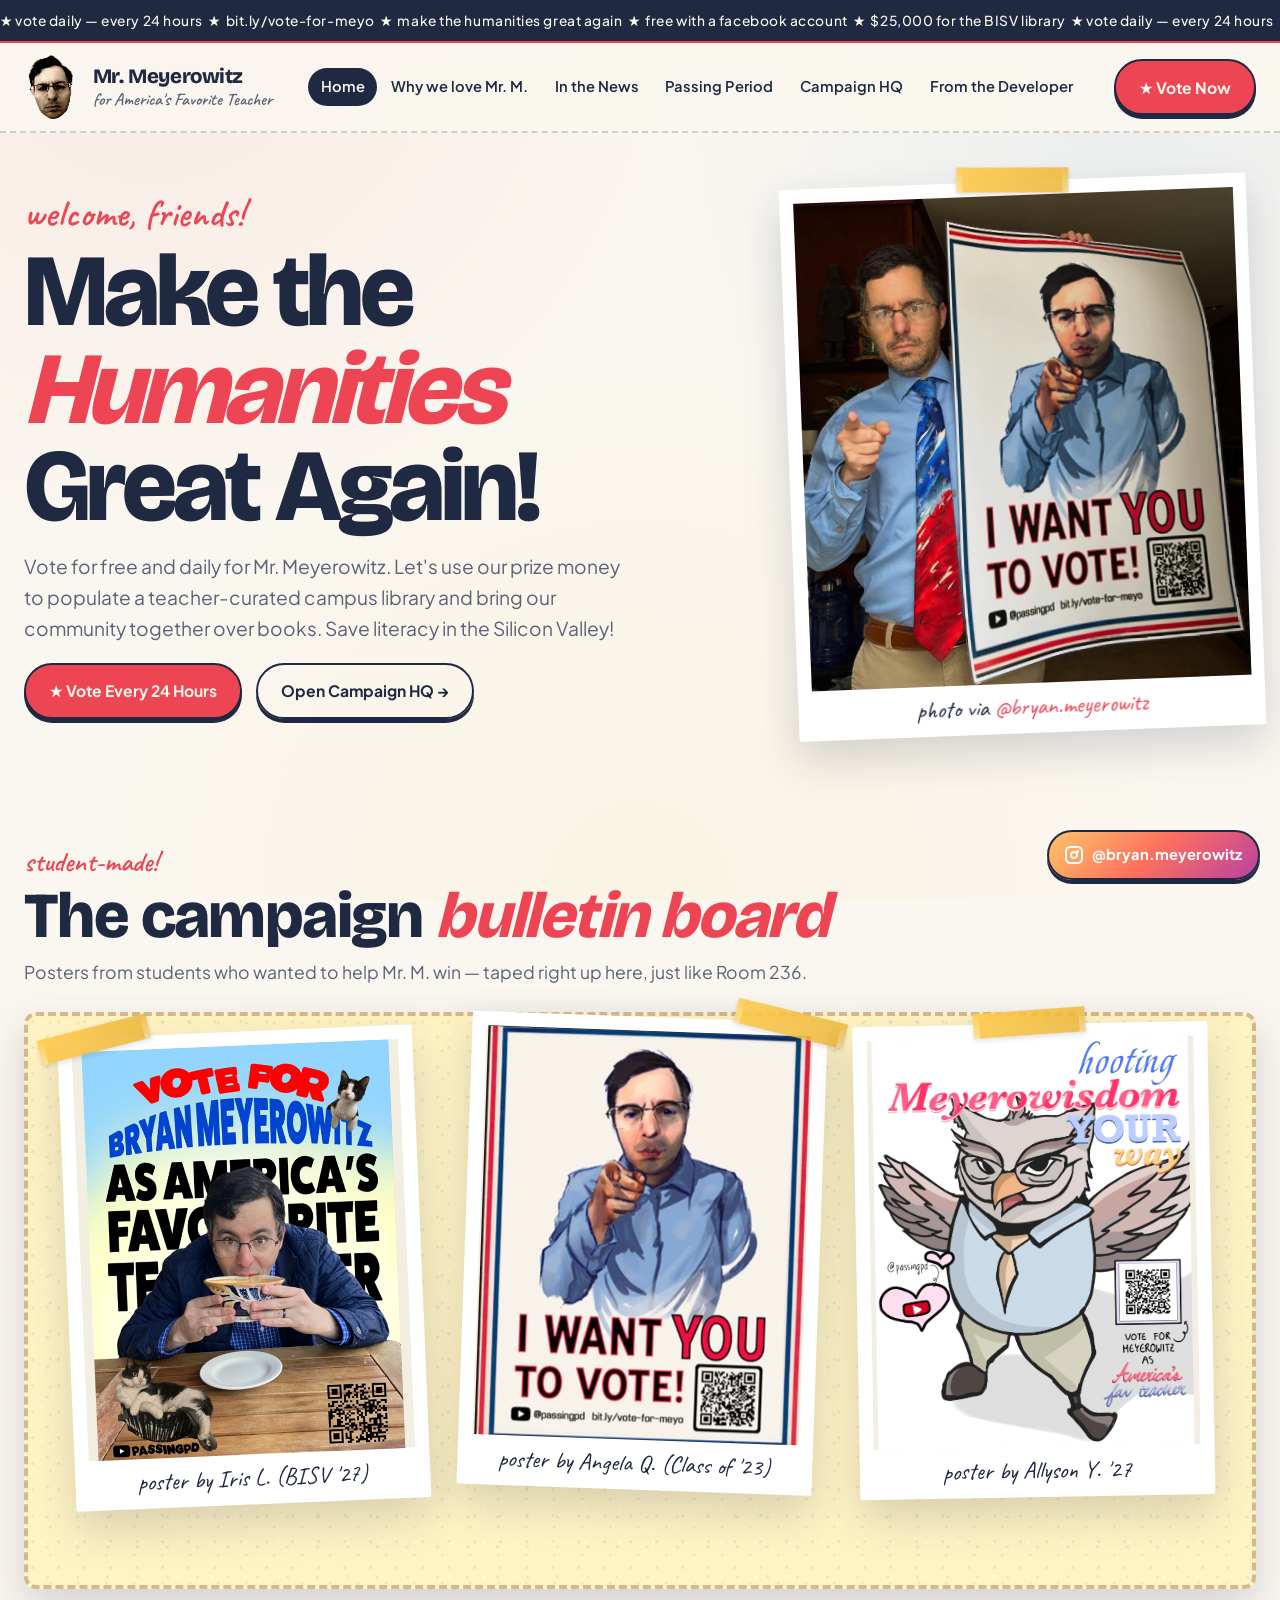
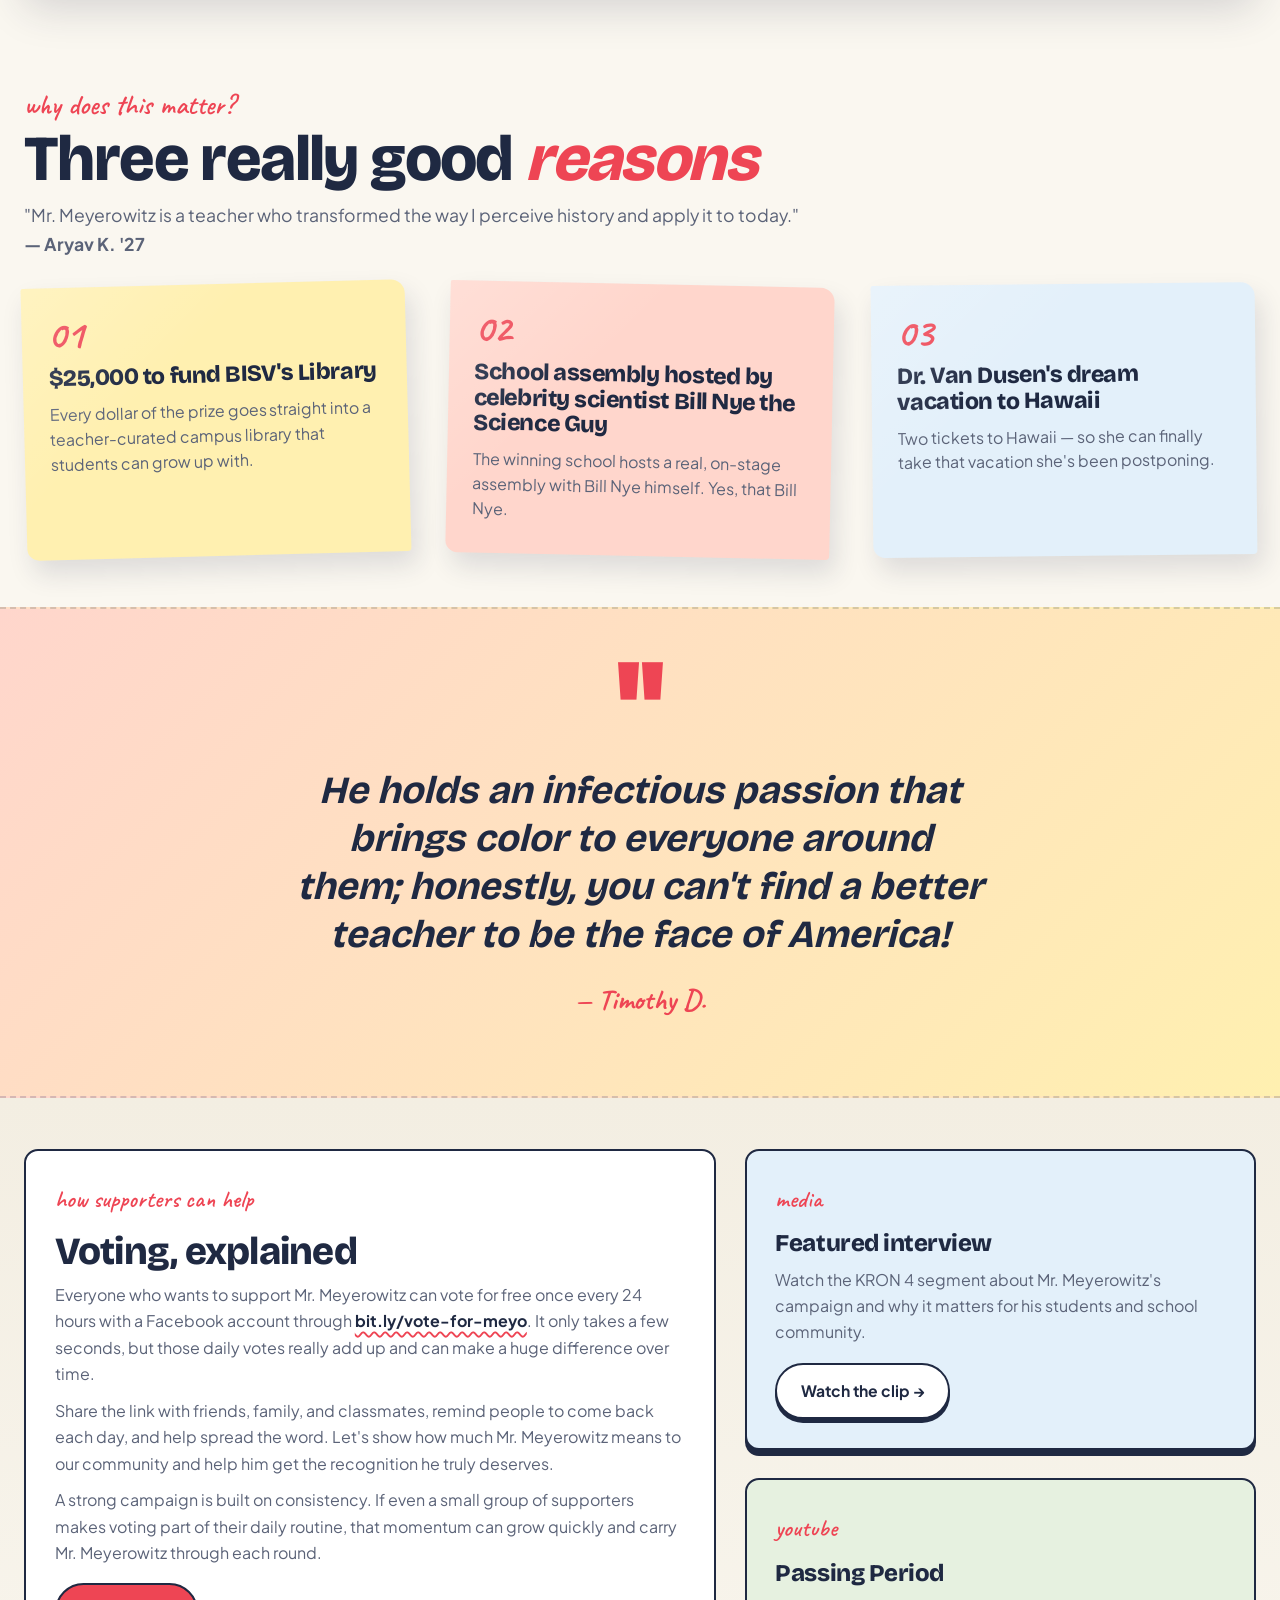
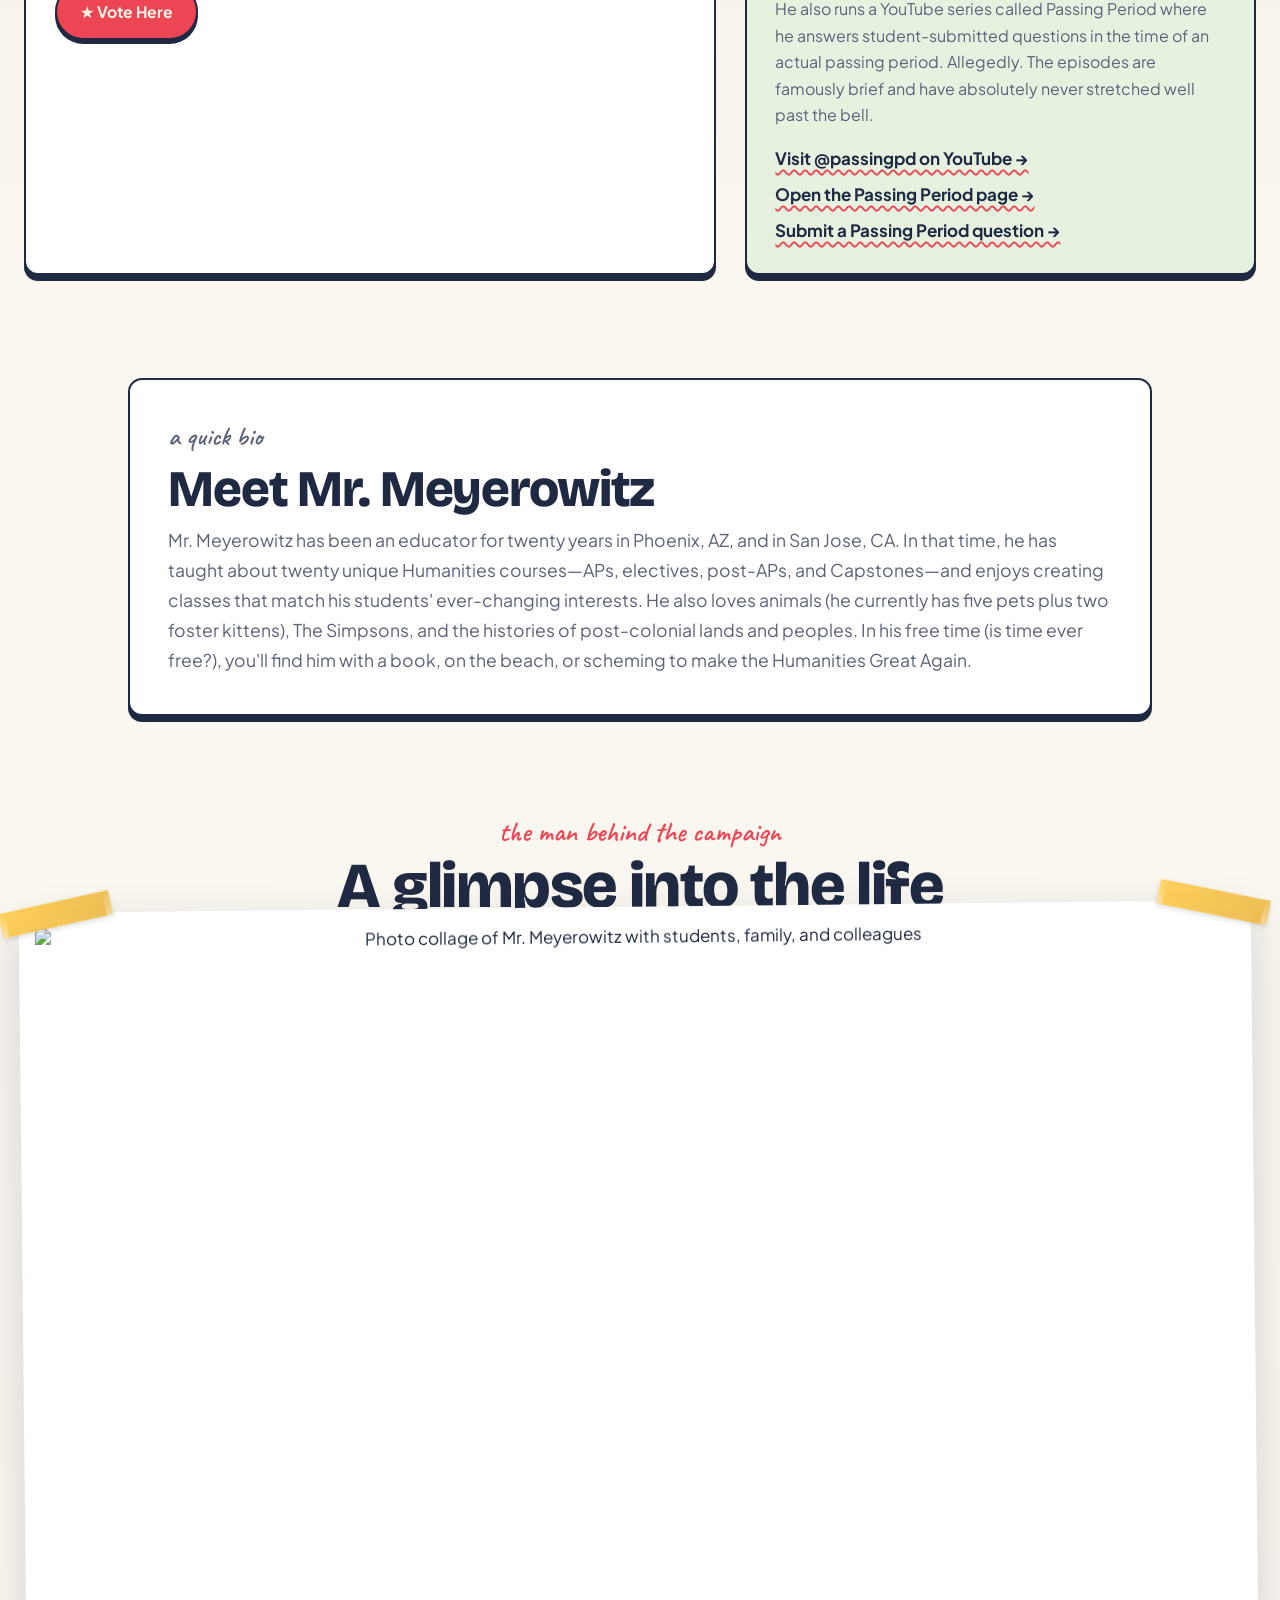
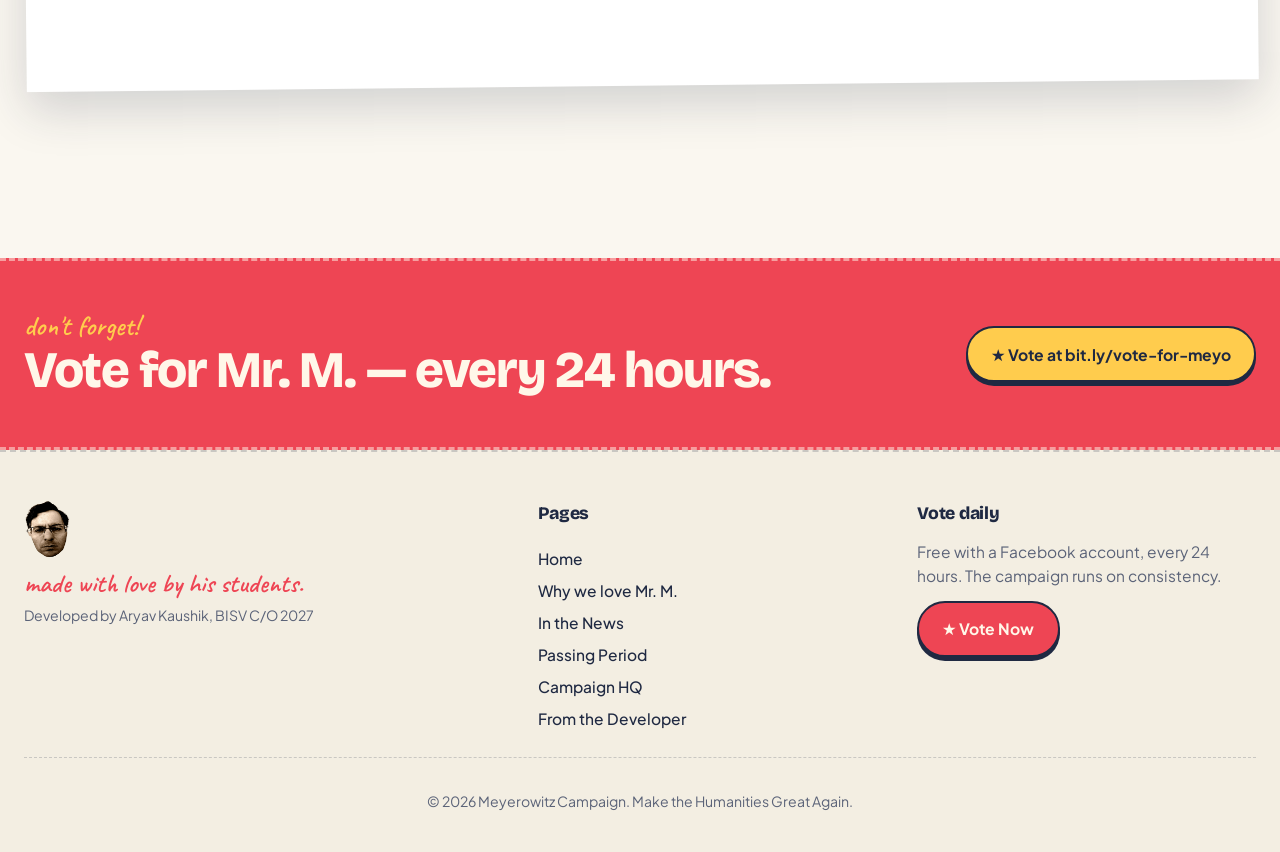
==== commit 89a80645: "bug fixes" ====
--- a/index.html
+++ b/index.html
@@ -28,7 +28,7 @@
   <link rel="preconnect" href="https://fonts.googleapis.com">
   <link rel="preconnect" href="https://fonts.gstatic.com" crossorigin>
   <link href="https://fonts.googleapis.com/css2?family=Bricolage+Grotesque:opsz,wght@12..96,500;12..96,700;12..96,800&family=Caveat:wght@500;600;700&family=Plus+Jakarta+Sans:wght@400;500;700;800&display=swap" rel="stylesheet">
-  <link rel="stylesheet" href="styles.css?v=ui-pass-5">
+  <link rel="stylesheet" href="styles.css?v=ui-pass-7">
   <script>document.documentElement.classList.add('js');</script>
 </head>
 <body>
@@ -261,6 +261,6 @@
     <span>@bryan.meyerowitz</span>
   </a>
 
-  <script src="script.js" defer></script>
+  <script src="script.js?v=ui-pass-7" defer></script>
 </body>
 </html>
--- a/styles.css
+++ b/styles.css
@@ -1041,22 +1041,10 @@
   margin-left: 0.15rem;
 }
 
-/* ========== Reveal animations (scroll-triggered) ========== */
-.js .section-head,
-.js .card,
-.js .index-card,
-.js .sticky,
-.js .bio-card,
-.js .share-card,
-.js .qr-card,
-.js .notebook,
-.js .collage-frame,
-.js .bulletin .polaroid,
-.js .vote-strip-inner {
-  opacity: 0;
-  transition: opacity 0.85s var(--ease);
-}
-.js .reveal-in { opacity: 1; }
+/* ========== Reveal — guarantees content visible ========== */
+/* Content is visible by default. The .reveal-in rule below force-overrides
+   any older cached CSS that might still be applying opacity: 0. */
+.reveal-in { opacity: 1 !important; }
 
 /* ========== Hero / page-hero load animations ========== */
 @keyframes hero-fade-up {
@@ -1088,23 +1076,13 @@
 }
 
 @media (prefers-reduced-motion: reduce) {
-  .js .section-head,
-  .js .card,
-  .js .index-card,
-  .js .sticky,
-  .js .bio-card,
-  .js .share-card,
-  .js .qr-card,
-  .js .notebook,
-  .js .collage-frame,
-  .js .bulletin .polaroid,
-  .js .vote-strip-inner,
   .js .hero-text > *,
   .js .page-hero .container > *,
   .js .polaroid-hero {
     opacity: 1;
     animation: none;
   }
+  .reveal-in { animation: none; }
   .ribbon-track { animation: none; transform: translateX(-25%); }
   .button-glow { animation: none; }
 }
